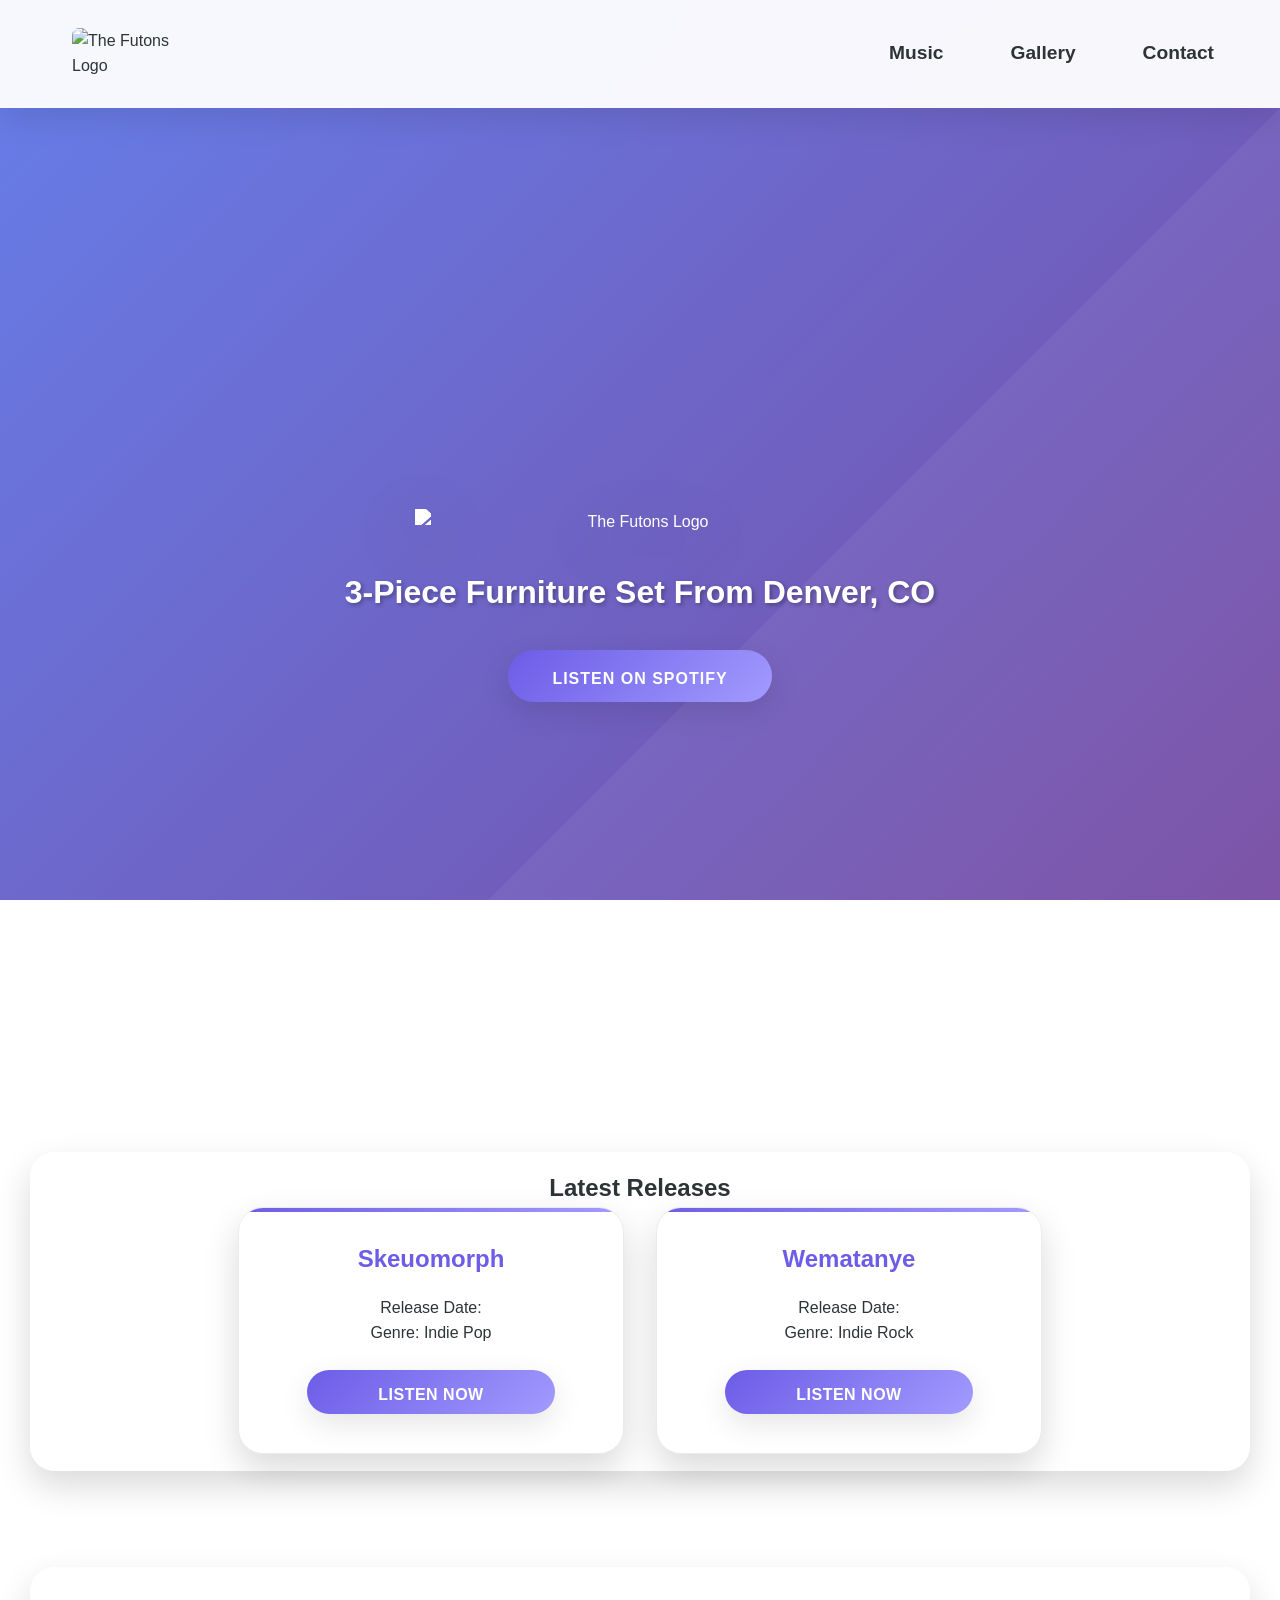
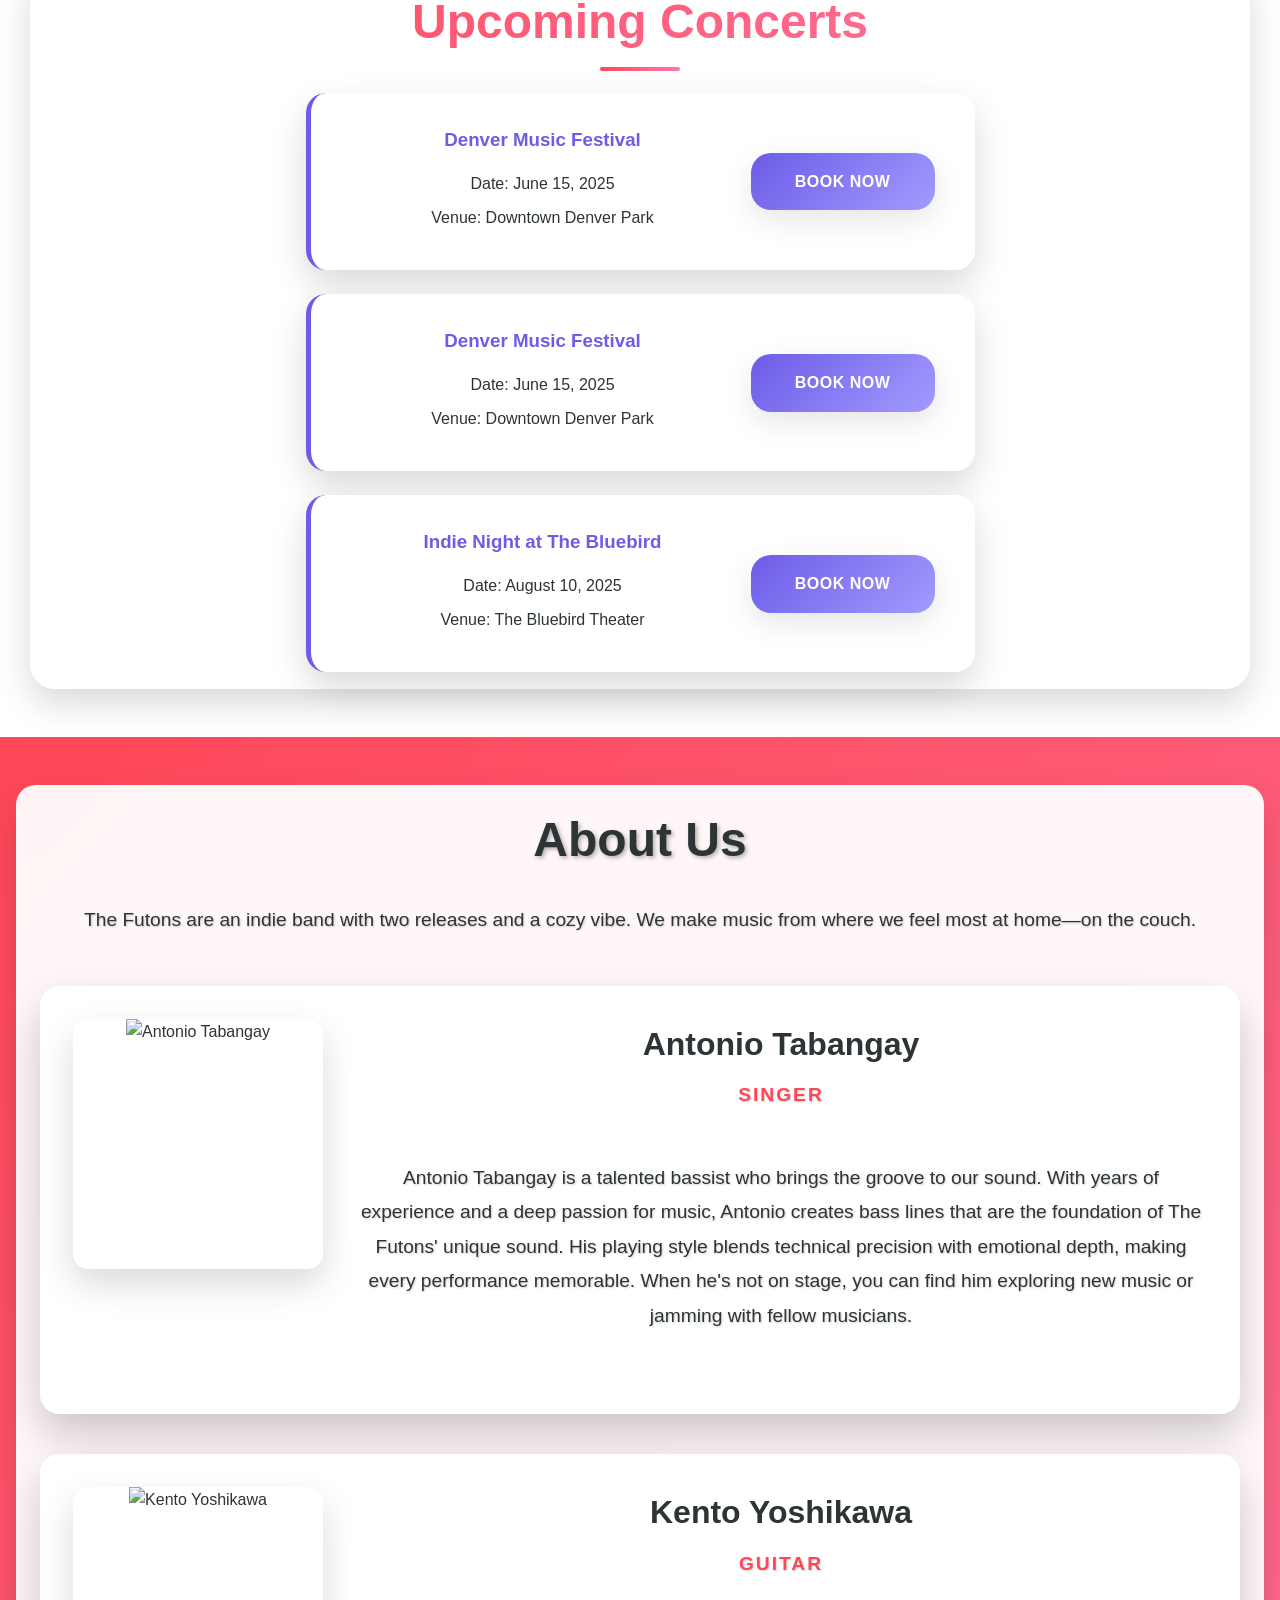
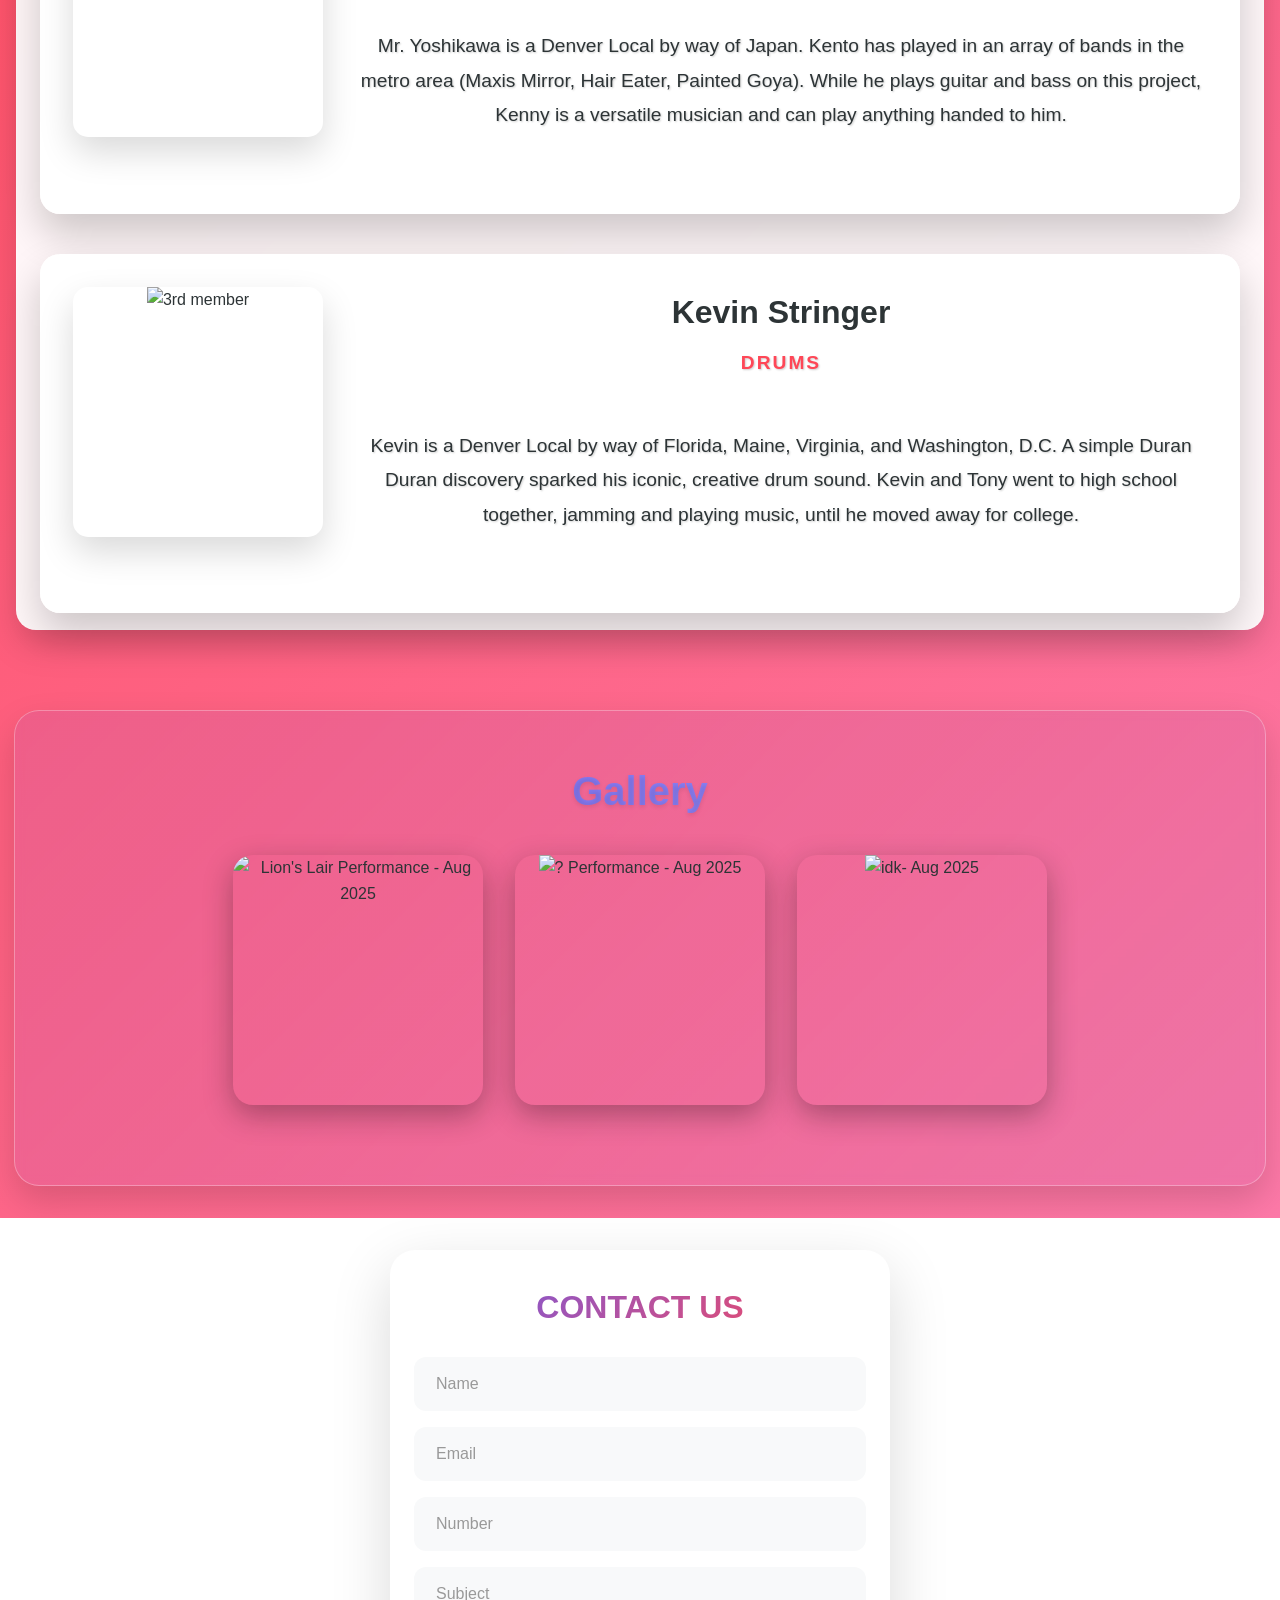
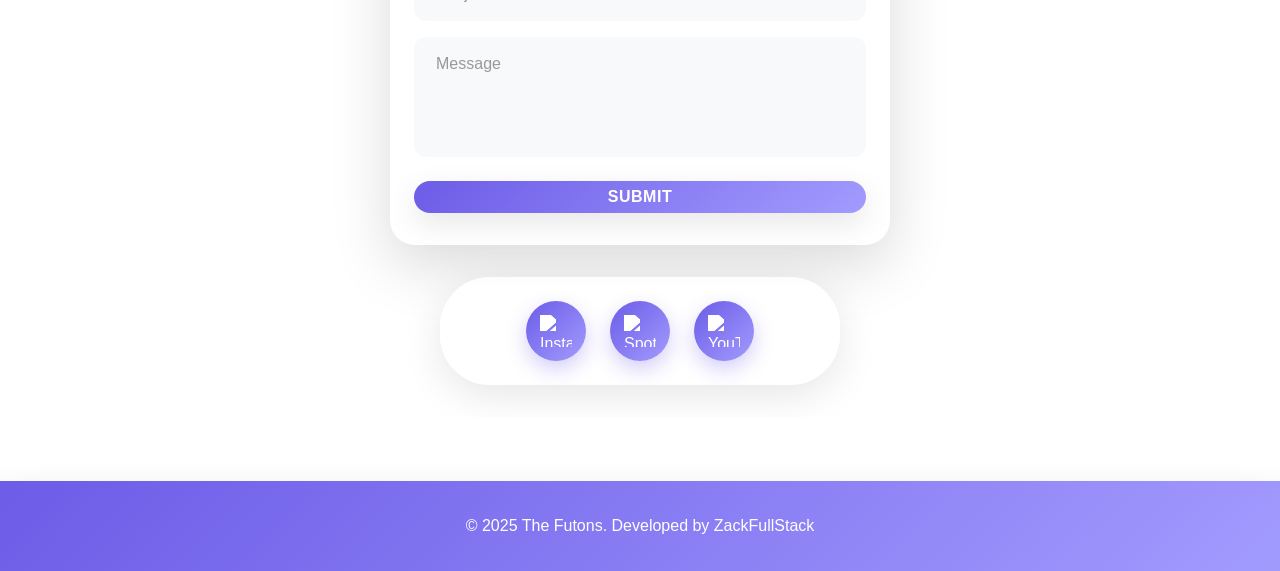
==== index.html @ 7436dc2a "added paragraphs and fixed style bugs" ====
<!DOCTYPE html>
<html lang="en">

<head>
  <meta charset="UTF-8" />
  <meta name="viewport" content="width=device-width, initial-scale=1.0" />
  <link rel="stylesheet" href="/styles/style.css" />
  <link rel="icon" type="image/png" href="/assets/icons/Futons_Logo-04.PNG" />
  <title>The Futons</title>
</head>

<body id="home">
  <header>
    <div class="logo">
      <img src="/assets/icons/Futons_Logo-04.PNG" alt="The Futons Logo" />
    </div>
    <nav>
      <ul>
        <li><a class="navBar" href="#music">Music</a></li>
        <li><a class="navBar" href="#gallery">Gallery</a></li>
        <li><a class="navBar" href="#contact-form">Contact</a></li>
      </ul>
    </nav>
    <div class="menu-trigger">
      <span></span>
      <span></span>
      <span></span>
    </div>
  </header>

  <div class="mobile-menu-overlay"></div>
  <div class="mobile-menu">
    <div class="menu-trigger">
      <span></span>
      <span></span>
      <span></span>
    </div>
    <ul>
      <li><a href="#music">Music</a></li>
      <li><a href="#gallery">Gallery</a></li>
      <li><a href="#contact-form">Contact</a></li>
    </ul>
  </div>

  <main>
    <section class="hero">
      <div class="hero-content">
        <img id="title-img" src="/assets/icons/Futons_Logo-04.PNG" loading="eager" alt="The Futons Logo" />
        <h2>3-Piece Furniture Set From Denver, CO</h2>
        <a href="https://open.spotify.com/artist/3AjiZYcWC5MOwgLzwx5hIP" class="btn" id="title-btn">Listen on
          Spotify</a>
      </div>
    </section>

    <section class="wrapper" id="music">
      <div class="section">
        <h2>Latest Releases</h2>
        <div class="music-list">
          <div class="music-item">
            <h3>Skeuomorph</h3>
            <p>Release Date:</p>
            <p>Genre: Indie Pop</p>
            <a href="https://open.spotify.com/track/3F4bilF6RN2IaSsQrNs4Vr" class="btn" id="btn-music">Listen Now</a>
          </div>
          <div class="music-item">
            <h3>Wematanye</h3>
            <p>Release Date:</p>
            <p>Genre: Indie Rock</p>
            <a href="https://open.spotify.com/track/2K5s4yXx7M2GszC2XZ0mDv" class="btn" id="btn-music">Listen Now</a>
          </div>
        </div>
      </div>

      <div class="section concerts">
        <h2>Upcoming Concerts</h2>
        <div class="concert-list">
          <div class="concert-item">
            <div>
              <h3>Denver Music Festival</h3>
              <p>Date: June 15, 2025</p>
              <p>Venue: Downtown Denver Park</p>
            </div>
            <a href="https://open.spotify.com/track/3F4bilF6RN2IaSsQrNs4Vr" class="btn" id="book-now">Book Now</a>
          </div>
          <div class="concert-item">
            <div>
              <h3>Denver Music Festival</h3>
              <p>Date: June 15, 2025</p>
              <p>Venue: Downtown Denver Park</p>
            </div>
            <a href="https://open.spotify.com/track/3F4bilF6RN2IaSsQrNs4Vr" class="btn" id="book-now">Book Now</a>
          </div>
          <div class="concert-item">
            <div>
              <h3>Indie Night at The Bluebird</h3>
              <p>Date: August 10, 2025</p>
              <p>Venue: The Bluebird Theater</p>
            </div>
            <a href="https://open.spotify.com/track/3F4bilF6RN2IaSsQrNs4Vr" class="btn" id="book-now">Book Now</a>
          </div>
        </div>
      </div>

      <form action="https://api.web3forms.com/submit" method="POST" class="section book-now-form"
        value="Attending Concert">
        <input type="hidden" name="access_key" value="e572cbd3-6837-4195-bc58-8b446a06c8cc" />
        <input type="text" name="name" placeholder="Your Name" required />
        <textarea name="message" placeholder="Your Message" required>
I'll Be Attending This Event</textarea>
        <button type="submit" class="btn">Send Message</button>
      </form>
    </section>

    <section class="wrapper" id="about">
      <div class="section" id="about-content">
        <h3>About Us</h3>
        <p>
          The Futons are an indie band with two releases and a cozy vibe. We
          make music from where we feel most at home—on the couch.
        </p>
        <div class="band-members">
          <div class="member-card">
            <div class="member-image">
              <img
                src="https://res.cloudinary.com/djnazqqgr/image/upload/f_auto,q_auto/v1765254124/futons/Concert2/Concert_2_Concert2_17-DSCF5299.jpg"
                alt="Antonio Tabangay" />
            </div>
            <div class="member-content">
              <h4>Antonio Tabangay</h4>
              <p class="member-role">Singer</p>
              <p class="member-bio">
                Antonio Tabangay is a talented bassist who brings the groove to our sound. With years of experience and
                a deep passion for music, Antonio creates bass lines that are the foundation of The Futons' unique
                sound. His playing style blends technical precision with emotional depth, making every performance
                memorable. When he's not on stage, you can find him exploring new music or jamming with fellow
                musicians.
              </p>
            </div>
          </div>

          <div class="member-card">
            <div class="member-image">
              <img
                src="https://res.cloudinary.com/djnazqqgr/image/upload/f_auto,q_auto/v1765254135/futons/Concert2/Concert_2_Concert2_22-DSCF5305.jpg"
                alt="Kento Yoshikawa" />
            </div>
            <div class="member-content">
              <h4>Kento Yoshikawa</h4>
              <p class="member-role">Guitar</p>
              <p class="member-bio">
                Mr. Yoshikawa is a Denver Local by way of Japan. Kento has played in an array of bands in the metro area (Maxis Mirror,
                Hair Eater, Painted Goya). While he plays guitar and bass on this project, Kenny is a versatile musician and can play
                anything handed to him.
              </p>
            </div>
          </div>

          <div class="member-card">
            <div class="member-image">
              <img
                src="https://res.cloudinary.com/djnazqqgr/image/upload/f_auto,q_auto/v1765254126/futons/Concert2/Concert_2_Concert2_18-DSCF5301.jpg"
                alt="3rd member" />
            </div>
            <div class="member-content">
              <h4>Kevin Stringer</h4>
              <p class="member-role">Drums</p>
              <p class="member-bio">
                Kevin is a Denver Local by way of Florida, Maine, Virginia, and Washington, D.C. A simple Duran Duran discovery sparked
                his iconic, creative drum sound. Kevin and Tony went to high school together, jamming and playing music, until he moved
                away for college.
              </p>
            </div>
          </div>
        </div>
      </div>
      <div class="section" id="gallery">
        <h3>Gallery</h3>

        <!-- Album Cover View (Compressed) -->
        <div class="albums-grid">
          <!-- Lion's Lair Album -->
          <div class="album-cover" data-album="lions-lair-2025">
            <div class="album-cover-image">
              <img
                src="https://res.cloudinary.com/djnazqqgr/image/upload/f_auto,q_auto/v1765258746/futons/LionsDen/IMG_1879.jpg"
                alt="Lion's Lair Performance - Aug 2025" />
              <div class="album-overlay">
                <div class="album-info">
                  <h4>Lion's Lair - Aug 2025</h4>
                  <p>20 Photos</p>
                  <button class="view-album-btn">View Album</button>
                </div>
              </div>
            </div>
          </div>
          <!-- More album covers can be added here -->
          <div class="album-cover" data-album="other-2025">
            <div class="album-cover-image">
              <img
                src="https://res.cloudinary.com/djnazqqgr/image/upload/f_auto,q_auto/v1765258746/futons/LionsDen/IMG_1879.jpg"
                alt="? Performance - Aug 2025" />
              <div class="album-overlay">
                <div class="album-info">
                  <h4>Other Performance - ? 2025</h4>
                  <p>? Photos</p>
                  <button class="view-album-btn">View Album</button>
                </div>
              </div>
            </div>
          </div>
          <div class="album-cover" data-album="idk-2025">
            <div class="album-cover-image">
              <img
                src="https://res.cloudinary.com/djnazqqgr/image/upload/f_auto,q_auto/v1765254112/futons/Concert2/Concert_2_Concert2_37-DSCF5437.jpg"
                alt="idk- Aug 2025" />
              <div class="album-overlay">
                <div class="album-info">
                  <h4>idk - idk 2025</h4>
                  <p>40 Photos</p>
                  <button class="view-album-btn">View Album</button>
                </div>
              </div>
            </div>
          </div>
        </div>

        <!-- Album Detail Views -->
        <!-- Lion's Lair Album Detail -->
        <div class="album-detail" id="album-detail-lions-lair-2025" style="display: none">
          <div class="album-detail-header">
            <button class="back-to-albums" onclick="backToAlbums()">
              ← Back to Albums
            </button>
            <h4>Lion's Lair Performance - August 14, 2025</h4>
            <p>
              Our epic performance at Lion's Lair! Amazing crowd and energy.
            </p>
          </div>

          <!-- Thumbnail Grid -->
          <div class="thumbnail-grid">
            <img
              src="https://res.cloudinary.com/djnazqqgr/image/upload/f_auto,q_auto/v1765258746/futons/LionsDen/IMG_1879.jpg"
              alt="Lion's Lair 08-14-2025 - Performance" onclick="openLightbox(this, 'lions-lair-2025')" />
            <img
              src="https://res.cloudinary.com/djnazqqgr/image/upload/f_auto,q_auto/v1765258747/futons/LionsDen/IMG_1881.jpg"
              alt="Lion's Lair 08-14-2025 - Stage Setup" onclick="openLightbox(this, 'lions-lair-2025')" />
            <img
              src="https://res.cloudinary.com/djnazqqgr/image/upload/f_auto,q_auto/v1765258751/futons/LionsDen/IMG_1896.jpg"
              alt="Lion's Lair 08-14-2025 - Crowd Energy" onclick="openLightbox(this, 'lions-lair-2025')" />
            <img
              src="https://res.cloudinary.com/djnazqqgr/image/upload/f_auto,q_auto/v1765258751/futons/LionsDen/IMG_1897.jpg"
              alt="Lion's Lair 08-14-2025 - Guitar Solo" onclick="openLightbox(this, 'lions-lair-2025')" />
            <img
              src="https://res.cloudinary.com/djnazqqgr/image/upload/f_auto,q_auto/v1765258752/futons/LionsDen/IMG_1898.jpg"
              alt="Lion's Lair 08-14-2025 - Band Unity" onclick="openLightbox(this, 'lions-lair-2025')" />
            <img
              src="https://res.cloudinary.com/djnazqqgr/image/upload/f_auto,q_auto/v1765258753/futons/LionsDen/IMG_1899.jpg"
              alt="Lion's Lair 08-14-2025 - Live Action" onclick="openLightbox(this, 'lions-lair-2025')" />
            <img
              src="https://res.cloudinary.com/djnazqqgr/image/upload/f_auto,q_auto/v1765258754/futons/LionsDen/IMG_1901.jpg"
              alt="Lion's Lair 08-14-2025 - Audience" onclick="openLightbox(this, 'lions-lair-2025')" />
            <img
              src="https://res.cloudinary.com/djnazqqgr/image/upload/f_auto,q_auto/v1765258756/futons/LionsDen/IMG_1904.jpg"
              alt="Lion's Lair 08-14-2025 - Bass Drop" onclick="openLightbox(this, 'lions-lair-2025')" />
            <img
              src="https://res.cloudinary.com/djnazqqgr/image/upload/f_auto,q_auto/v1765258757/futons/LionsDen/IMG_1911.jpg"
              alt="Lion's Lair 08-14-2025 - Spotlight" onclick="openLightbox(this, 'lions-lair-2025')" />
            <img
              src="https://res.cloudinary.com/djnazqqgr/image/upload/f_auto,q_auto/v1765258758/futons/LionsDen/IMG_1912.jpg"
              alt="Lion's Lair 08-14-2025 - Drums" onclick="openLightbox(this, 'lions-lair-2025')" />
            <img
              src="https://res.cloudinary.com/djnazqqgr/image/upload/f_auto,q_auto/v1765258758/futons/LionsDen/IMG_1914.jpg"
              alt="Lion's Lair 08-14-2025 - Vocals" onclick="openLightbox(this, 'lions-lair-2025')" />
            <img
              src="https://res.cloudinary.com/djnazqqgr/image/upload/f_auto,q_auto/v1765258759/futons/LionsDen/IMG_1916.jpg"
              alt="Lion's Lair 08-14-2025 - Finale" onclick="openLightbox(this, 'lions-lair-2025')" />
            <img
              src="https://res.cloudinary.com/djnazqqgr/image/upload/f_auto,q_auto/v1765258760/futons/LionsDen/IMG_1917.jpg"
              alt="Lion's Lair 08-14-2025 - Thank You" onclick="openLightbox(this, 'lions-lair-2025')" />
            <img
              src="https://res.cloudinary.com/djnazqqgr/image/upload/f_auto,q_auto/v1765258761/futons/LionsDen/IMG_1928.jpg"
              alt="Lion's Lair 08-14-2025 - Backstage" onclick="openLightbox(this, 'lions-lair-2025')" />
            <img
              src="https://res.cloudinary.com/djnazqqgr/image/upload/f_auto,q_auto/v1765258762/futons/LionsDen/IMG_1933.jpg"
              alt="Lion's Lair 08-14-2025 - Setup" onclick="openLightbox(this, 'lions-lair-2025')" />
            <img
              src="https://res.cloudinary.com/djnazqqgr/image/upload/f_auto,q_auto/v1765258763/futons/LionsDen/IMG_1939.jpg"
              alt="Lion's Lair 08-14-2025 - Sound Check" onclick="openLightbox(this, 'lions-lair-2025')" />
            <img
              src="https://res.cloudinary.com/djnazqqgr/image/upload/f_auto,q_auto/v1765258765/futons/LionsDen/IMG_1941.jpg"
              alt="Lion's Lair 08-14-2025 - Pre-Show" onclick="openLightbox(this, 'lions-lair-2025')" />
            <img
              src="https://res.cloudinary.com/djnazqqgr/image/upload/f_auto,q_auto/v1765258765/futons/LionsDen/IMG_1943.jpg"
              alt="Lion's Lair 08-14-2025 - Equipment" onclick="openLightbox(this, 'lions-lair-2025')" />
            <img
              src="https://res.cloudinary.com/djnazqqgr/image/upload/f_auto,q_auto/v1765258766/futons/LionsDen/IMG_1951.jpg"
              alt="Lion's Lair 08-14-2025 - Venue" onclick="openLightbox(this, 'lions-lair-2025')" />
            <img
              src="https://res.cloudinary.com/djnazqqgr/image/upload/f_auto,q_auto/v1765258767/futons/LionsDen/IMG_1956.jpg"
              alt="Lion's Lair 08-14-2025 - Memories" onclick="openLightbox(this, 'lions-lair-2025')" />
          </div>
        </div>

        <!-- New Album Detail -->
        <div class="album-detail" id="album-detail-other-2025" style="display: none">
          <div class="album-detail-header">
            <button class="back-to-albums" onclick="backToAlbums()">
              ← Back to Albums
            </button>
            <h4>Other Performance - 2025</h4>
            <p>Another great performance! Add your new photos here.</p>
          </div>

          <!-- Thumbnail Grid for New Album -->
          <div class="thumbnail-grid">
            <!-- Add your new photos here - replace these placeholder images with actual new photos -->
            onclick="openLightbox(this, 'other-2025')" />
            onclick="openLightbox(this, 'other-2025')" />
            onclick="openLightbox(this, 'other-2025')" />
            onclick="openLightbox(this, 'other-2025')" />
            onclick="openLightbox(this, 'other-2025')" />
            onclick="openLightbox(this, 'other-2025')" />
            <!-- Add more images as needed -->
          </div>
        </div>
        <div class="album-detail" id="album-detail-idk-2025" style="display: none">
          <div class="album-detail-header">
            <button class="back-to-albums" onclick="backToAlbums()">
              ← Back to Albums
            </button>
            <h4>IDK Performance - 2025</h4>
            <p>Another amazing performance with 40+ photos from our Concert2 collection!</p>
          </div>

          <!-- Thumbnail Grid for IDK Album -->
          <div class="thumbnail-grid">
            <!-- Concert2 photos -->
            <img
              src="https://res.cloudinary.com/djnazqqgr/image/upload/f_auto,q_auto/v1765254110/futons/Concert2/Concert_2_Concert2_1-DSCF5279.jpg"
              alt="IDK Performance 2025 - Photo 1" onclick="openLightbox(this, 'idk-2025')" />
            <img
              src="https://res.cloudinary.com/djnazqqgr/image/upload/f_auto,q_auto/v1765254111/futons/Concert2/Concert_2_Concert2_10-DSCF5290.jpg"
              alt="IDK Performance 2025 - Photo 2" onclick="openLightbox(this, 'idk-2025')" />
            <img
              src="https://res.cloudinary.com/djnazqqgr/image/upload/f_auto,q_auto/v1765254113/futons/Concert2/Concert_2_Concert2_11-DSCF5291.jpg"
              alt="IDK Performance 2025 - Photo 3" onclick="openLightbox(this, 'idk-2025')" />
            <img
              src="https://res.cloudinary.com/djnazqqgr/image/upload/f_auto,q_auto/v1765254115/futons/Concert2/Concert_2_Concert2_12-DSCF5292.jpg"
              alt="IDK Performance 2025 - Photo 4" onclick="openLightbox(this, 'idk-2025')" />
            <img
              src="https://res.cloudinary.com/djnazqqgr/image/upload/f_auto,q_auto/v1765254117/futons/Concert2/Concert_2_Concert2_13-DSCF5294.jpg"
              alt="IDK Performance 2025 - Photo 5" onclick="openLightbox(this, 'idk-2025')" />
            <img
              src="https://res.cloudinary.com/djnazqqgr/image/upload/f_auto,q_auto/v1765254119/futons/Concert2/Concert_2_Concert2_14-DSCF5295.jpg"
              alt="IDK Performance 2025 - Photo 6" onclick="openLightbox(this, 'idk-2025')" />
            <img
              src="https://res.cloudinary.com/djnazqqgr/image/upload/f_auto,q_auto/v1765254120/futons/Concert2/Concert_2_Concert2_15-DSCF5296.jpg"
              alt="IDK Performance 2025 - Photo 7" onclick="openLightbox(this, 'idk-2025')" />
            <img
              src="https://res.cloudinary.com/djnazqqgr/image/upload/f_auto,q_auto/v1765254122/futons/Concert2/Concert_2_Concert2_16-DSCF5297.jpg"
              alt="IDK Performance 2025 - Photo 8" onclick="openLightbox(this, 'idk-2025')" />
            <img
              src="https://res.cloudinary.com/djnazqqgr/image/upload/f_auto,q_auto/v1765254124/futons/Concert2/Concert_2_Concert2_17-DSCF5299.jpg"
              alt="IDK Performance 2025 - Photo 9" onclick="openLightbox(this, 'idk-2025')" />
            <img
              src="https://res.cloudinary.com/djnazqqgr/image/upload/f_auto,q_auto/v1765254126/futons/Concert2/Concert_2_Concert2_18-DSCF5301.jpg"
              alt="IDK Performance 2025 - Photo 10" onclick="openLightbox(this, 'idk-2025')" />
            <img
              src="https://res.cloudinary.com/djnazqqgr/image/upload/f_auto,q_auto/v1765254128/futons/Concert2/Concert_2_Concert2_19-DSCF5302.jpg"
              alt="IDK Performance 2025 - Photo 11" onclick="openLightbox(this, 'idk-2025')" />
            <img
              src="https://res.cloudinary.com/djnazqqgr/image/upload/f_auto,q_auto/v1765254131/futons/Concert2/Concert_2_Concert2_20-DSCF5303.jpg"
              alt="IDK Performance 2025 - Photo 12" onclick="openLightbox(this, 'idk-2025')" />
            <img
              src="https://res.cloudinary.com/djnazqqgr/image/upload/f_auto,q_auto/v1765254129/futons/Concert2/Concert_2_Concert2_2-DSCF5281.jpg"
              alt="IDK Performance 2025 - Photo 13" onclick="openLightbox(this, 'idk-2025')" />
            <img
              src="https://res.cloudinary.com/djnazqqgr/image/upload/f_auto,q_auto/v1765254133/futons/Concert2/Concert_2_Concert2_21-DSCF5304.jpg"
              alt="IDK Performance 2025 - Photo 14" onclick="openLightbox(this, 'idk-2025')" />
            <img
              src="https://res.cloudinary.com/djnazqqgr/image/upload/f_auto,q_auto/v1765254135/futons/Concert2/Concert_2_Concert2_22-DSCF5305.jpg"
              alt="IDK Performance 2025 - Photo 15" onclick="openLightbox(this, 'idk-2025')" />
            <img
              src="https://res.cloudinary.com/djnazqqgr/image/upload/f_auto,q_auto/v1765254136/futons/Concert2/Concert_2_Concert2_23-DSCF5307.jpg"
              alt="IDK Performance 2025 - Photo 16" onclick="openLightbox(this, 'idk-2025')" />
            <img
              src="https://res.cloudinary.com/djnazqqgr/image/upload/f_auto,q_auto/v1765254138/futons/Concert2/Concert_2_Concert2_24-DSCF5308.jpg"
              alt="IDK Performance 2025 - Photo 17" onclick="openLightbox(this, 'idk-2025')" />
            <img
              src="https://res.cloudinary.com/djnazqqgr/image/upload/f_auto,q_auto/v1765254139/futons/Concert2/Concert_2_Concert2_25-DSCF5309.jpg"
              alt="IDK Performance 2025 - Photo 18" onclick="openLightbox(this, 'idk-2025')" />
            <img
              src="https://res.cloudinary.com/djnazqqgr/image/upload/f_auto,q_auto/v1765254141/futons/Concert2/Concert_2_Concert2_26-DSCF5310.jpg"
              alt="IDK Performance 2025 - Photo 19" onclick="openLightbox(this, 'idk-2025')" />
            <img
              src="https://res.cloudinary.com/djnazqqgr/image/upload/f_auto,q_auto/v1765254143/futons/Concert2/Concert_2_Concert2_27-DSCF5311.jpg"
              alt="IDK Performance 2025 - Photo 20" onclick="openLightbox(this, 'idk-2025')" />
            <img
              src="https://res.cloudinary.com/djnazqqgr/image/upload/f_auto,q_auto/v1765254144/futons/Concert2/Concert_2_Concert2_28-DSCF5320.jpg"
              alt="IDK Performance 2025 - Photo 21" onclick="openLightbox(this, 'idk-2025')" />
            <img
              src="https://res.cloudinary.com/djnazqqgr/image/upload/f_auto,q_auto/v1765254146/futons/Concert2/Concert_2_Concert2_29-DSCF5344.jpg"
              alt="IDK Performance 2025 - Photo 22" onclick="openLightbox(this, 'idk-2025')" />
            <img
              src="https://res.cloudinary.com/djnazqqgr/image/upload/f_auto,q_auto/v1765254148/futons/Concert2/Concert_2_Concert2_3-DSCF5282.jpg"
              alt="IDK Performance 2025 - Photo 23" onclick="openLightbox(this, 'idk-2025')" />
            <img
              src="https://res.cloudinary.com/djnazqqgr/image/upload/f_auto,q_auto/v1765254149/futons/Concert2/Concert_2_Concert2_30-DSCF5366.jpg"
              alt="IDK Performance 2025 - Photo 24" onclick="openLightbox(this, 'idk-2025')" />
            <img
              src="https://res.cloudinary.com/djnazqqgr/image/upload/f_auto,q_auto/v1765254153/futons/Concert2/Concert_2_Concert2_31-DSCF5371.jpg"
              alt="IDK Performance 2025 - Photo 25" onclick="openLightbox(this, 'idk-2025')" />
            <!-- Add more images as needed -->
          </div>
        </div>
      </div>

      <!-- Lightbox Modal -->
      <div id="lightbox" class="lightbox" onclick="closeLightbox()">
        <span class="lightbox-close" onclick="closeLightbox()">&times;</span>
        <img class="lightbox-content" id="lightbox-img" />
        <div class="lightbox-caption" id="lightbox-caption"></div>
        <button class="lightbox-nav prev" onclick="event.stopPropagation(); prevImage()">
          &#10094;
        </button>
        <button class="lightbox-nav next" onclick="event.stopPropagation(); nextImage()">
          &#10095;
        </button>
      </div>
    </section>

    <section class="wrapper" id="bottom">
      <div class="contact">
        <form action="https://api.web3forms.com/submit" method="POST" class="contact-form" id="contact-form"
          value="Contact Form From The Futons">
          <input type="hidden" name="access_key" value="e572cbd3-6837-4195-bc58-8b446a06c8cc" />
          <h1 id="title">CONTACT US</h1>
          <input id="name" type="text" name="name" placeholder="Name" />
          <input id="email" type="email" name="email" placeholder="Email" />
          <input type="tel" id="phone" name="phone" placeholder="Number" />
          <input id="subject" type="text" name="subject" placeholder="Subject" />
          <textarea id="message" name="message" placeholder="Message"></textarea>
          <button id="submit" class="btn" id="login-btn">Submit</button>
        </form>
      </div>

      <div class="links">
        <a id="insta" href="https://www.instagram.com/futon.s/"><img src="/assets/icons/insta2.png"
            alt="Instagram" /></a>
        <a id="spotify" href="https://open.spotify.com/artist/3AjiZYcWC5MOwgLzwx5hIP"><img
            src="/assets/icons/spotify.png" alt="Spotify" /></a>
        <a id="youtube" href="https://www.youtube.com/@futonsband"><img src="/assets/icons/youtube.png"
            alt="YouTube" /></a>
      </div>
    </section>
  </main>
  <footer>
    <p>© 2025 The Futons. Developed by ZackFullStack</p>
  </footer>

  <script>
    // Album and lightbox functionality
    let currentImageIndex = 0;
    let galleryImages = [];
    let currentAlbum = "";

    // Initialize gallery when page loads
    document.addEventListener("DOMContentLoaded", function () {
      updateGalleryImages();
      initializeAlbumCovers();
    });

    function updateGalleryImages() {
      // Get all visible images from the current active album detail view
      const activeAlbumDetail = document.querySelector(
        '.album-detail[style*="block"]'
      );
      if (activeAlbumDetail) {
        galleryImages = Array.from(
          activeAlbumDetail.querySelectorAll(".thumbnail-grid img")
        );
      }
    }

    function initializeAlbumCovers() {
      // Add click event listeners to album covers
      document.querySelectorAll(".album-cover").forEach((cover) => {
        cover.addEventListener("click", function () {
          const albumId = this.getAttribute("data-album");
          viewAlbum(albumId);
        });
      });

      // Add click event listeners to "View Album" buttons
      document.querySelectorAll(".view-album-btn").forEach((btn) => {
        btn.addEventListener("click", function (e) {
          e.stopPropagation();
          const albumId =
            this.closest(".album-cover").getAttribute("data-album");
          viewAlbum(albumId);
        });
      });
    }

    // Open lightbox with clicked image
    function openLightbox(img, albumId) {
      // Set current album context
      currentAlbum = albumId;
      updateGalleryImages();

      const lightbox = document.getElementById("lightbox");
      const lightboxImg = document.getElementById("lightbox-img");
      const lightboxCaption = document.getElementById("lightbox-caption");

      // Find the index of clicked image
      currentImageIndex = galleryImages.indexOf(img);

      // Set the image and caption
      lightboxImg.src = img.src;
      lightboxCaption.textContent = img.alt;

      // Show the lightbox
      lightbox.style.display = "block";
      document.body.style.overflow = "hidden"; // Prevent background scrolling
    }

    // Close lightbox
    function closeLightbox() {
      const lightbox = document.getElementById("lightbox");
      lightbox.style.display = "none";
      document.body.style.overflow = "auto"; // Restore scrolling
    }

    // Navigate to next image
    function nextImage() {
      currentImageIndex = (currentImageIndex + 1) % galleryImages.length;
      updateLightboxImage();
    }

    // Navigate to previous image
    function prevImage() {
      currentImageIndex =
        (currentImageIndex - 1 + galleryImages.length) % galleryImages.length;
      updateLightboxImage();
    }

    // Update lightbox image
    function updateLightboxImage() {
      const lightboxImg = document.getElementById("lightbox-img");
      const lightboxCaption = document.getElementById("lightbox-caption");
      const currentImg = galleryImages[currentImageIndex];

      lightboxImg.src = currentImg.src;
      lightboxCaption.textContent = currentImg.alt;
    }

    // Album Cover functionality
    function viewAlbum(albumId) {
      // Hide album covers grid
      document.querySelector(".albums-grid").style.display = "none";

      // Show album detail view
      document.getElementById(`album-detail-${albumId}`).style.display =
        "block";

      // Update gallery images for lightbox
      updateGalleryImages();
    }

    function backToAlbums() {
      // Hide all album detail views
      document.querySelectorAll(".album-detail").forEach((detail) => {
        detail.style.display = "none";
      });

      // Show album covers grid
      document.querySelector(".albums-grid").style.display = "flex";
    }

    // Keyboard navigation
    document.addEventListener("keydown", function (e) {
      const lightbox = document.getElementById("lightbox");
      if (lightbox.style.display === "block") {
        switch (e.key) {
          case "Escape":
            closeLightbox();
            break;
          case "ArrowRight":
            nextImage();
            break;
          case "ArrowLeft":
            prevImage();
            break;
        }
      }
    });

    // Contact form functionality
    document
      .getElementById("contact-form")
      .addEventListener("submit", function (e) {
        setTimeout(() => {
          this.reset();
        }, 1);
      });

    // Book Now form functionality
    const bookNowButtons = document.querySelectorAll("#book-now");
    const bookNowForm = document.querySelector(".book-now-form");
    const messageTextarea = bookNowForm
      ? bookNowForm.querySelector("textarea[name='message']")
      : null;

    bookNowButtons.forEach((button) => {
      button.addEventListener("click", function (e) {
        e.preventDefault();
        const concertItem = this.closest(".concert-item");
        const concertName = concertItem.querySelector("h3").textContent;
        const concertDate = concertItem.querySelector("p").textContent;
        const concertVenue = concertItem.querySelectorAll("p")[1].textContent;

        if (messageTextarea) {
          messageTextarea.value = `I'll be attending ${concertName} on ${concertDate} at ${concertVenue}. Please send me more details!`;
        }

        if (bookNowForm) {
          bookNowForm.style.display = "flex";
          setTimeout(() => {
            bookNowForm.classList.add("show");
            bookNowForm.scrollIntoView({
              behavior: "smooth",
              block: "center",
            });
          }, 10);
        }
      });
    });

    if (bookNowForm) {
      bookNowForm.addEventListener("submit", function (e) {
        setTimeout(() => {
          this.reset();
          this.classList.remove("show");
          setTimeout(() => {
            this.style.display = "none";
          }, 500);
        }, 1);
      });
    }

    // Mobile menu functionality
    const menuTrigger = document.querySelector("header .menu-trigger");
    const mobileMenuTrigger = document.querySelector(
      ".mobile-menu .menu-trigger"
    );
    const mobileMenu = document.querySelector(".mobile-menu");
    const mobileMenuOverlay = document.querySelector(".mobile-menu-overlay");
    const mobileMenuLinks = document.querySelectorAll(".mobile-menu a");

    function openMobileMenu() {
      mobileMenu.classList.add("active");
      mobileMenuOverlay.classList.add("active");
      document.body.classList.add("menu-open");
      setTimeout(() => {
        if (menuTrigger) menuTrigger.classList.add("active");
        if (mobileMenuTrigger) mobileMenuTrigger.classList.add("active");
      }, 500);
    }

    function closeMobileMenu() {
      if (menuTrigger) menuTrigger.classList.remove("active");
      if (mobileMenuTrigger) mobileMenuTrigger.classList.remove("active");
      mobileMenu.classList.remove("active");
      mobileMenuOverlay.classList.remove("active");
      document.body.classList.remove("menu-open");
    }

    if (menuTrigger) {
      menuTrigger.addEventListener("click", openMobileMenu);
    }

    if (mobileMenuTrigger) {
      mobileMenuTrigger.addEventListener("click", closeMobileMenu);
    }

    if (mobileMenuOverlay) {
      mobileMenuOverlay.addEventListener("click", closeMobileMenu);
    }

    mobileMenuLinks.forEach((link) => {
      link.addEventListener("click", (e) => {
        closeMobileMenu();
        e.preventDefault();
        const target = document.querySelector(link.getAttribute("href"));
        if (target) {
          setTimeout(() => {
            target.scrollIntoView({ behavior: "smooth", block: "start" });
          }, 300);
        }
      });
    });

    // Smooth scroll for navigation links
    document.querySelectorAll('a[href^="#"]').forEach((anchor) => {
      anchor.addEventListener("click", function (e) {
        if (!this.closest(".mobile-menu")) {
          e.preventDefault();
          const target = document.querySelector(this.getAttribute("href"));
          if (target) {
            target.scrollIntoView({ behavior: "smooth", block: "start" });
          }
        }
      });
    });
  </script>
</body>

</html>
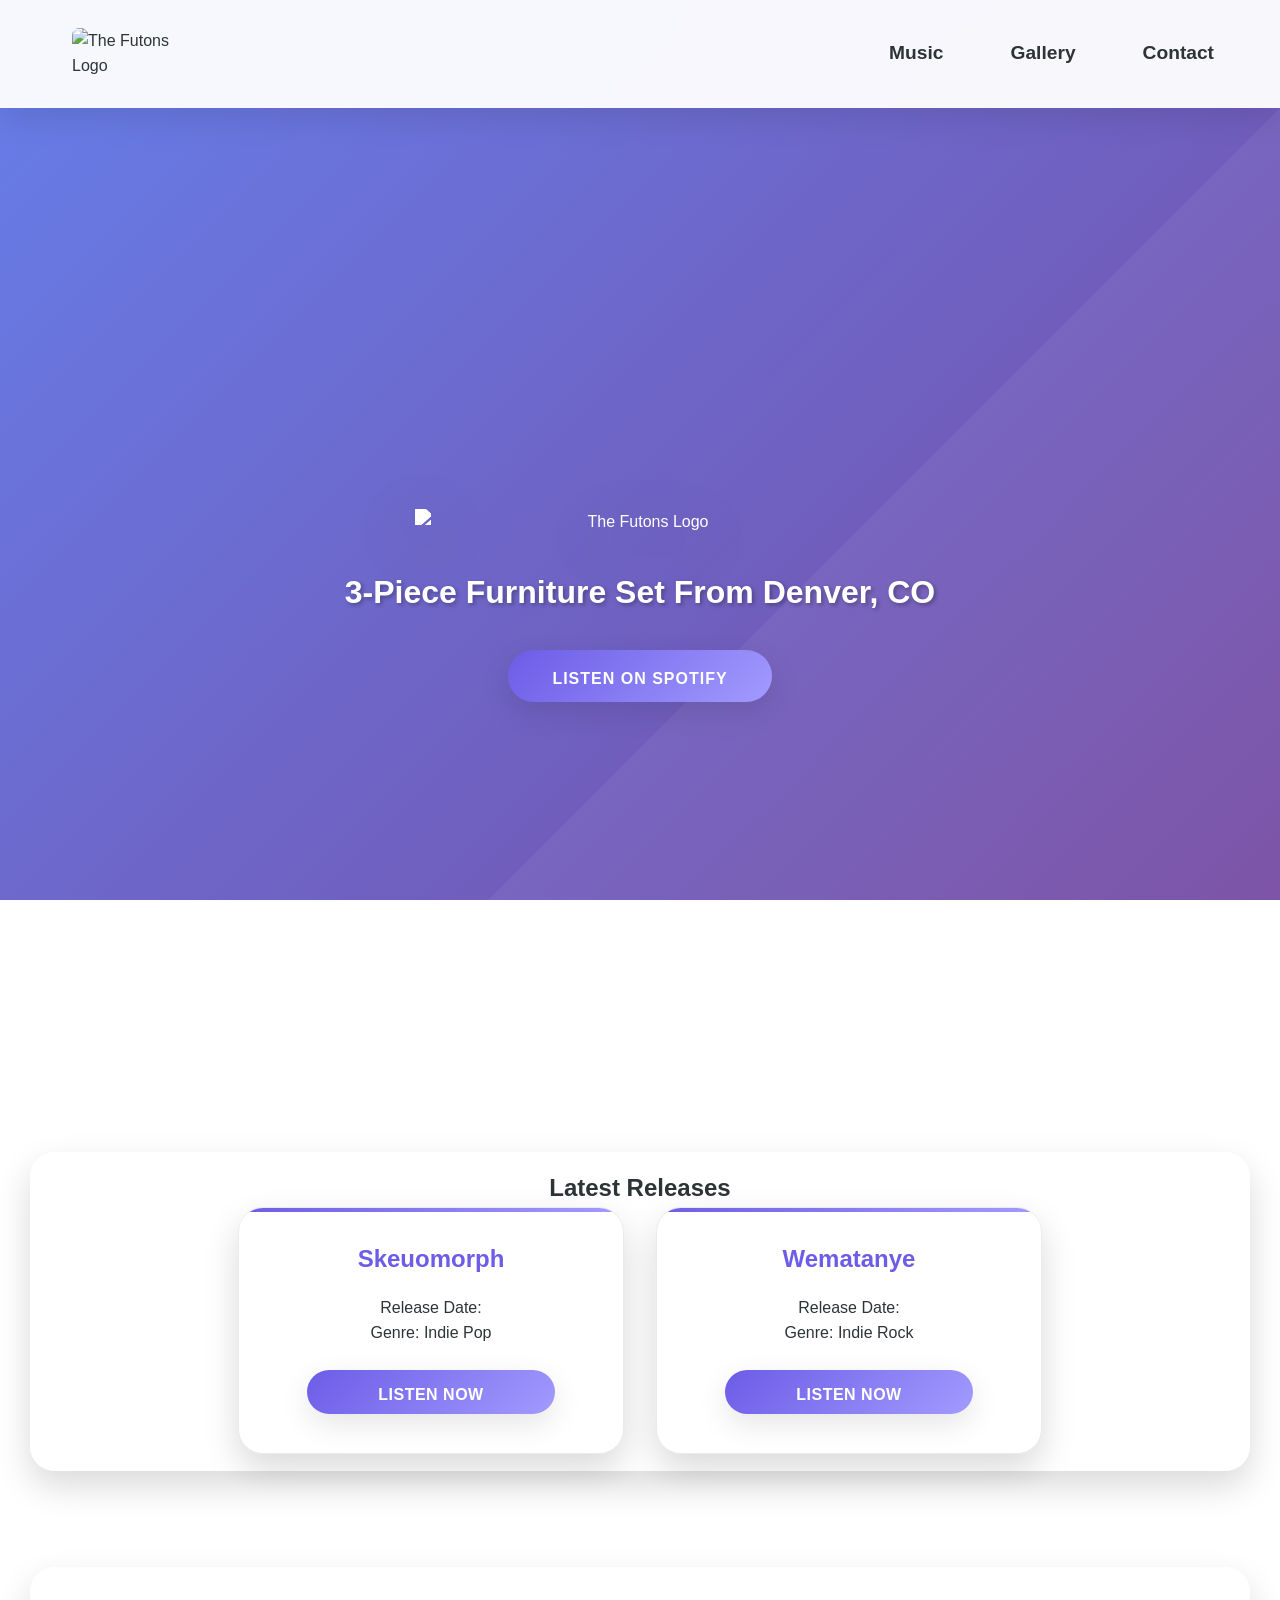
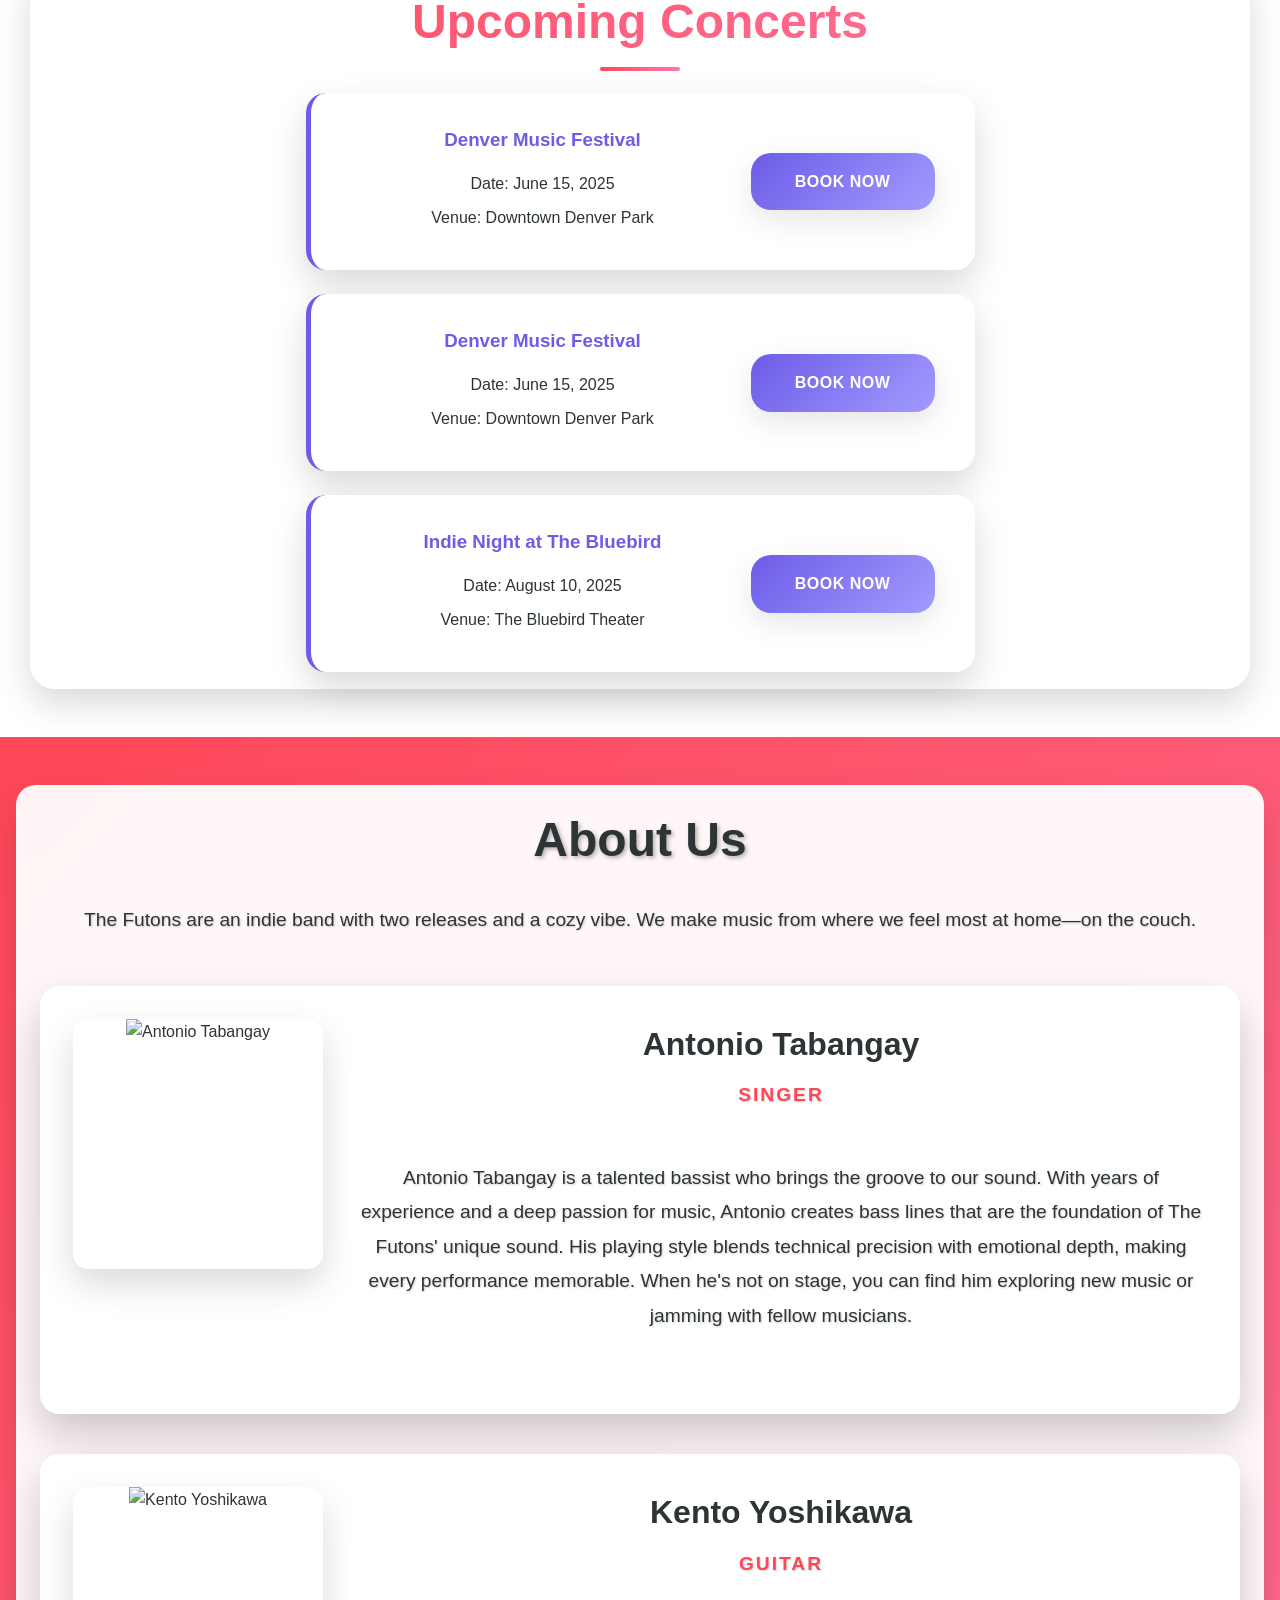
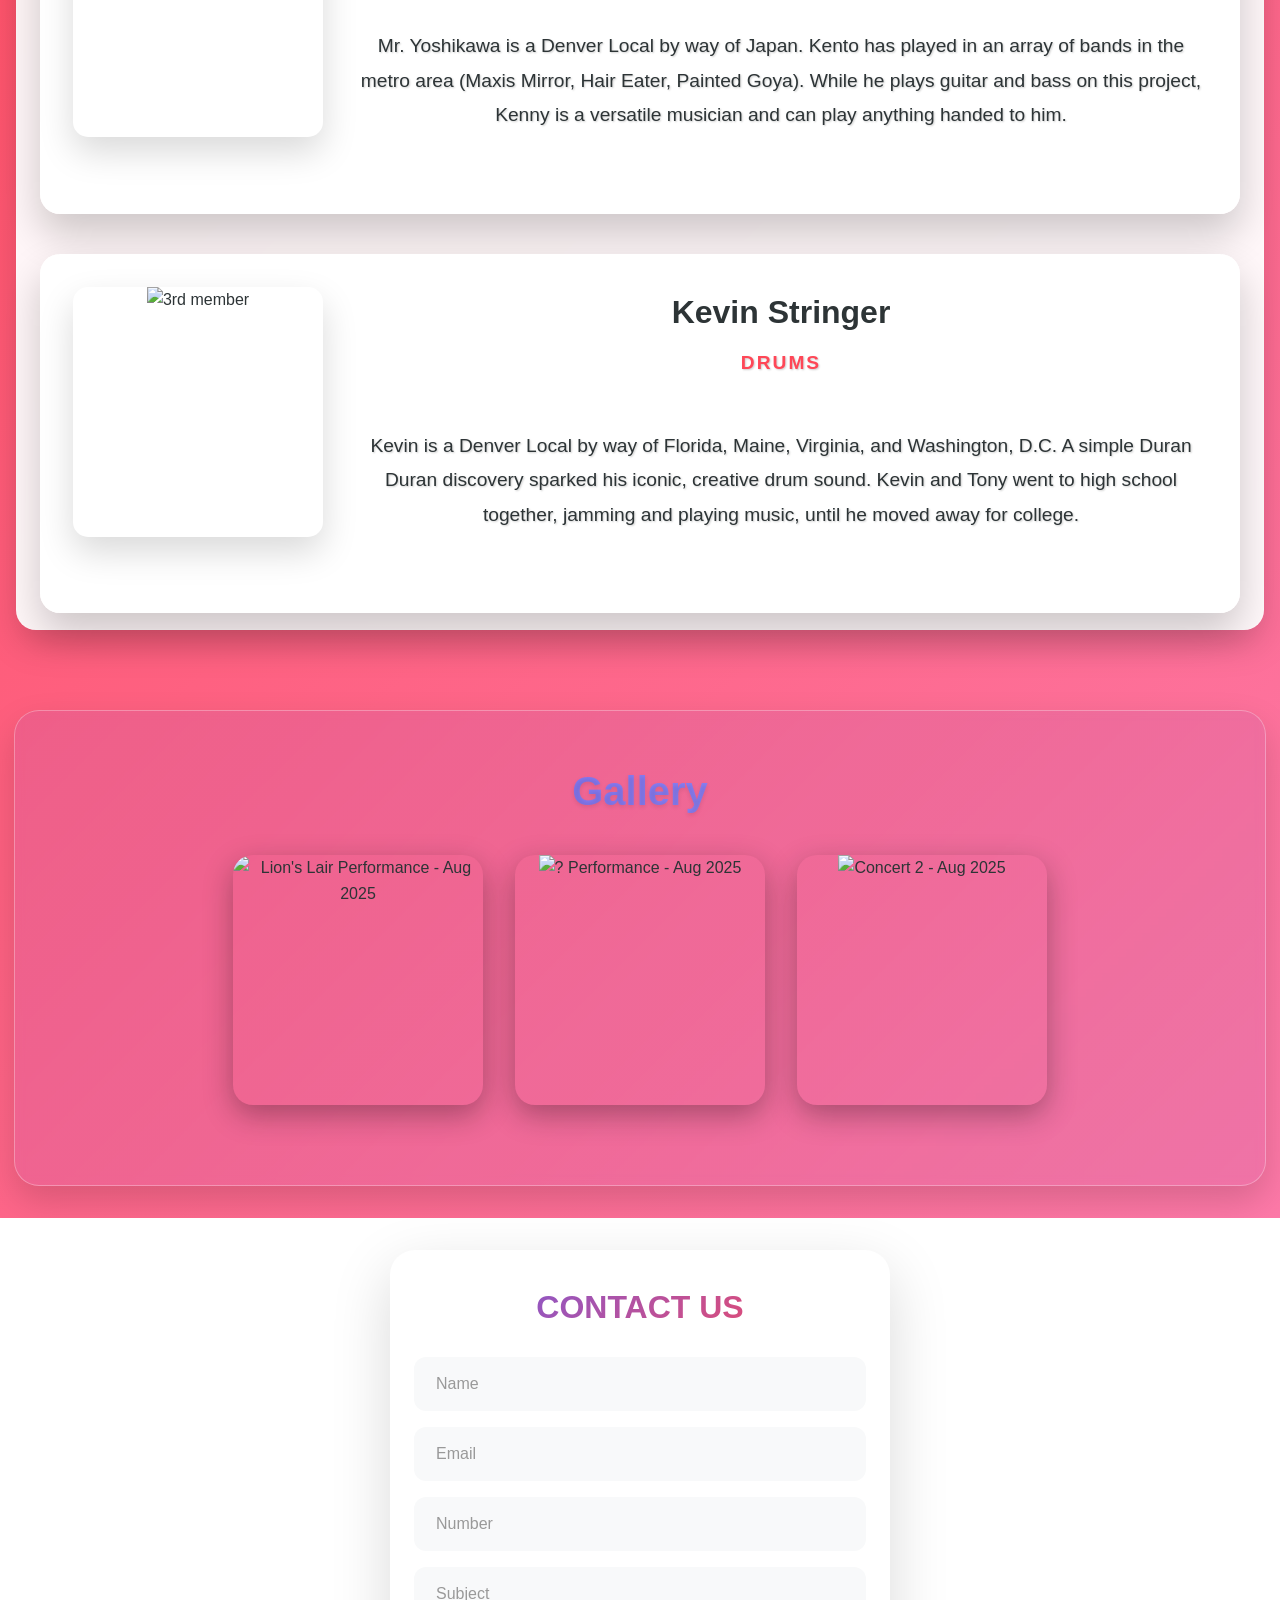
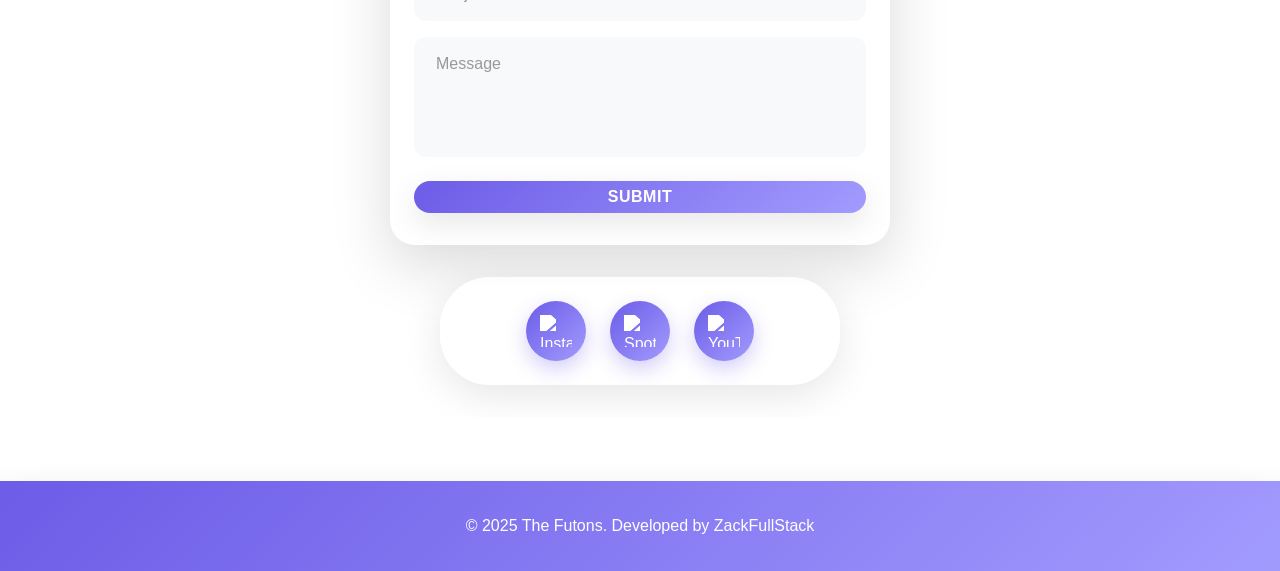
==== commit de33eb41: "style bugs fix" ====
--- a/index.html
+++ b/index.html
@@ -148,8 +148,10 @@
               <h4>Kento Yoshikawa</h4>
               <p class="member-role">Guitar</p>
               <p class="member-bio">
-                Mr. Yoshikawa is a Denver Local by way of Japan. Kento has played in an array of bands in the metro area (Maxis Mirror,
-                Hair Eater, Painted Goya). While he plays guitar and bass on this project, Kenny is a versatile musician and can play
+                Mr. Yoshikawa is a Denver Local by way of Japan. Kento has played in an array of bands in the metro area
+                (Maxis Mirror,
+                Hair Eater, Painted Goya). While he plays guitar and bass on this project, Kenny is a versatile musician
+                and can play
                 anything handed to him.
               </p>
             </div>
@@ -165,8 +167,10 @@
               <h4>Kevin Stringer</h4>
               <p class="member-role">Drums</p>
               <p class="member-bio">
-                Kevin is a Denver Local by way of Florida, Maine, Virginia, and Washington, D.C. A simple Duran Duran discovery sparked
-                his iconic, creative drum sound. Kevin and Tony went to high school together, jamming and playing music, until he moved
+                Kevin is a Denver Local by way of Florida, Maine, Virginia, and Washington, D.C. A simple Duran Duran
+                discovery sparked
+                his iconic, creative drum sound. Kevin and Tony went to high school together, jamming and playing music,
+                until he moved
                 away for college.
               </p>
             </div>
@@ -211,8 +215,8 @@
           <div class="album-cover" data-album="idk-2025">
             <div class="album-cover-image">
               <img
-                src="https://res.cloudinary.com/djnazqqgr/image/upload/f_auto,q_auto/v1765254112/futons/Concert2/Concert_2_Concert2_37-DSCF5437.jpg"
-                alt="idk- Aug 2025" />
+                src="https://res.cloudinary.com/djnazqqgr/image/upload/f_auto,q_auto/v1765254124/futons/Concert2/Concert_2_Concert2_17-DSCF5299.jpg"
+                alt="Concert 2 - Aug 2025" />
               <div class="album-overlay">
                 <div class="album-info">
                   <h4>idk - idk 2025</h4>
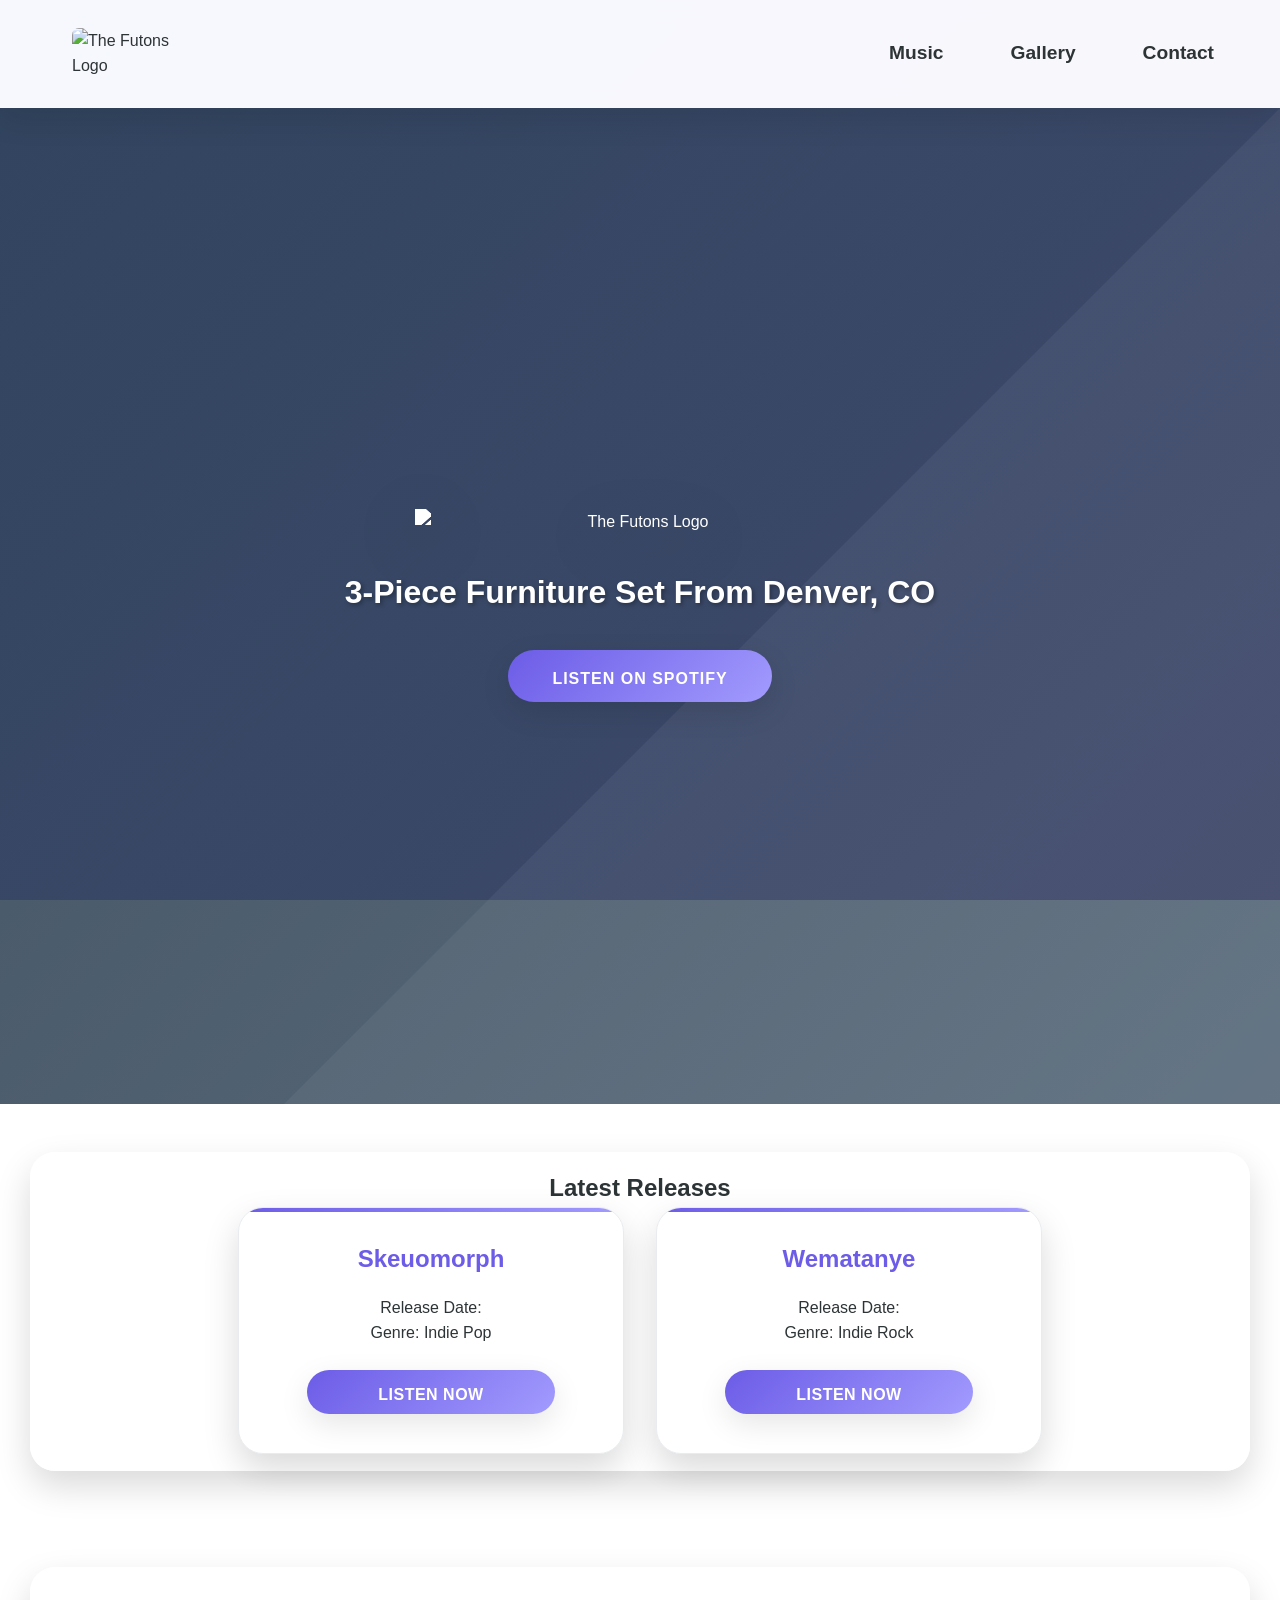
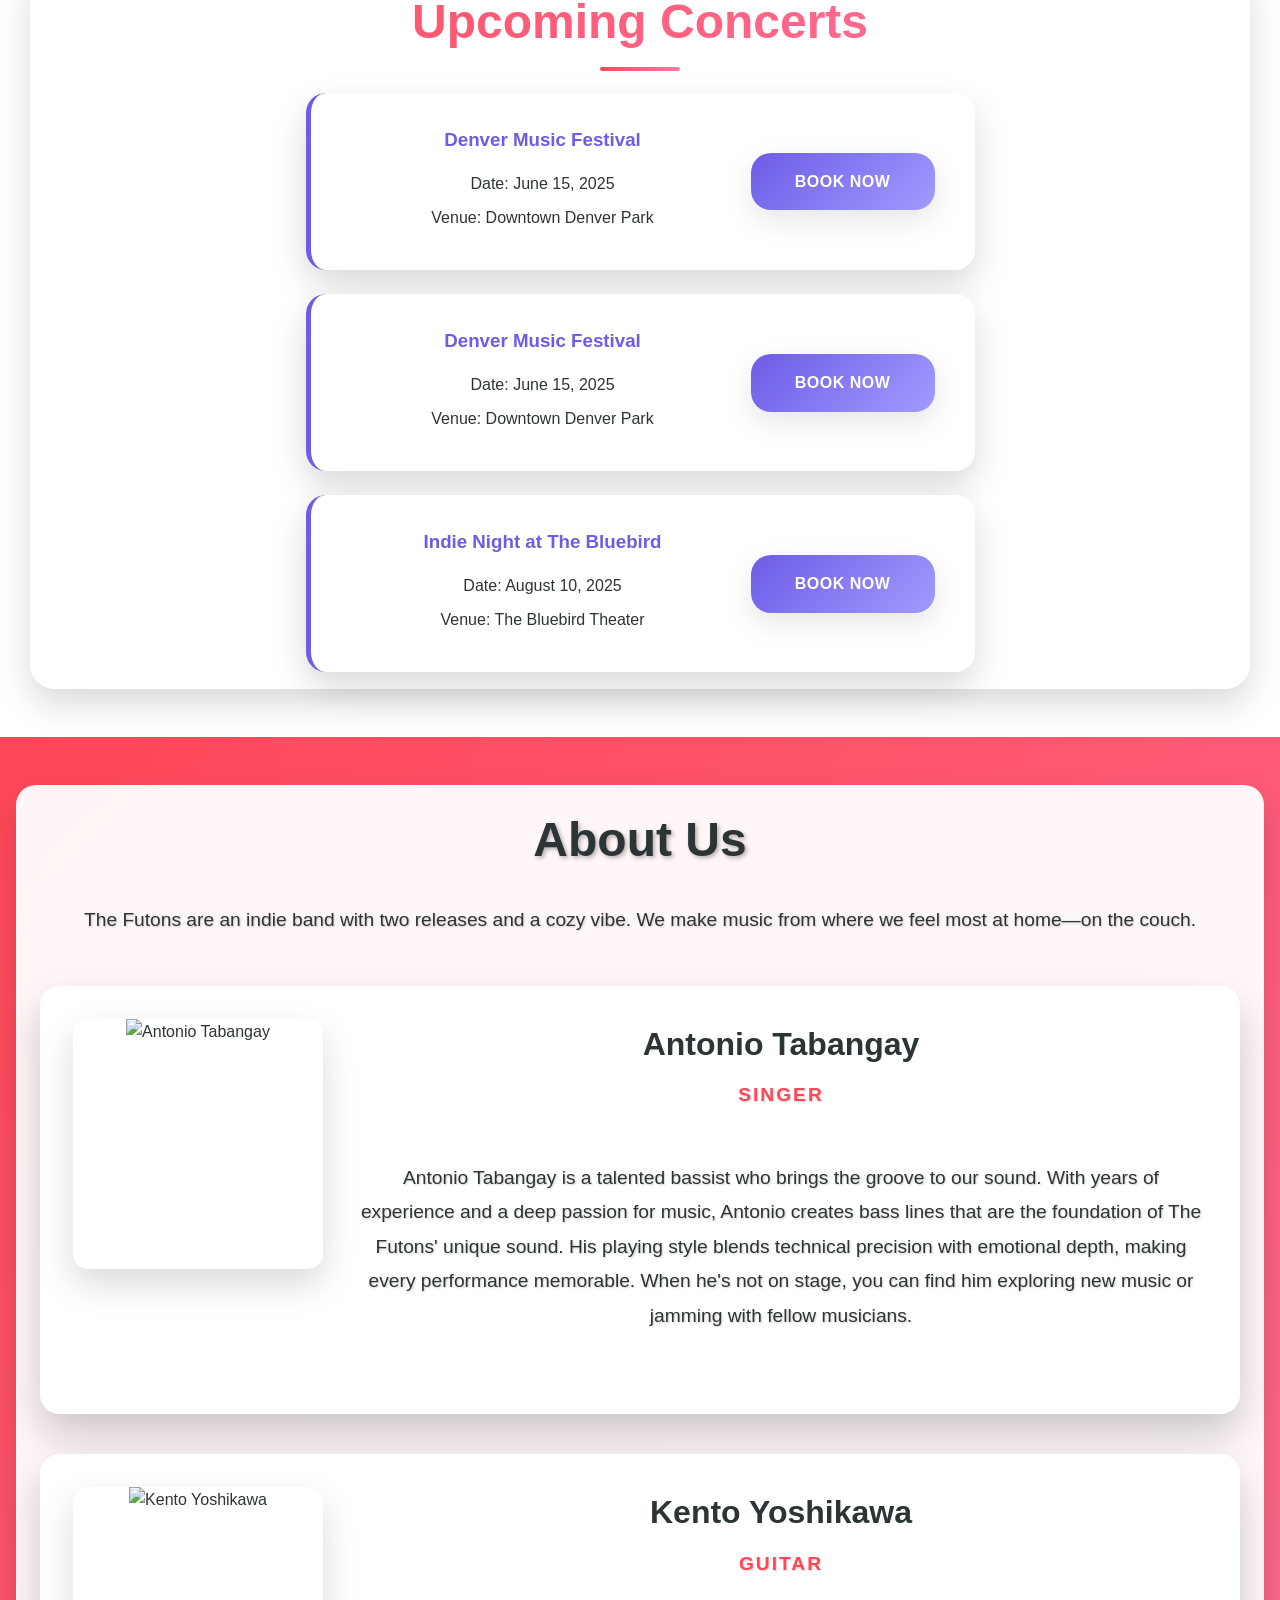
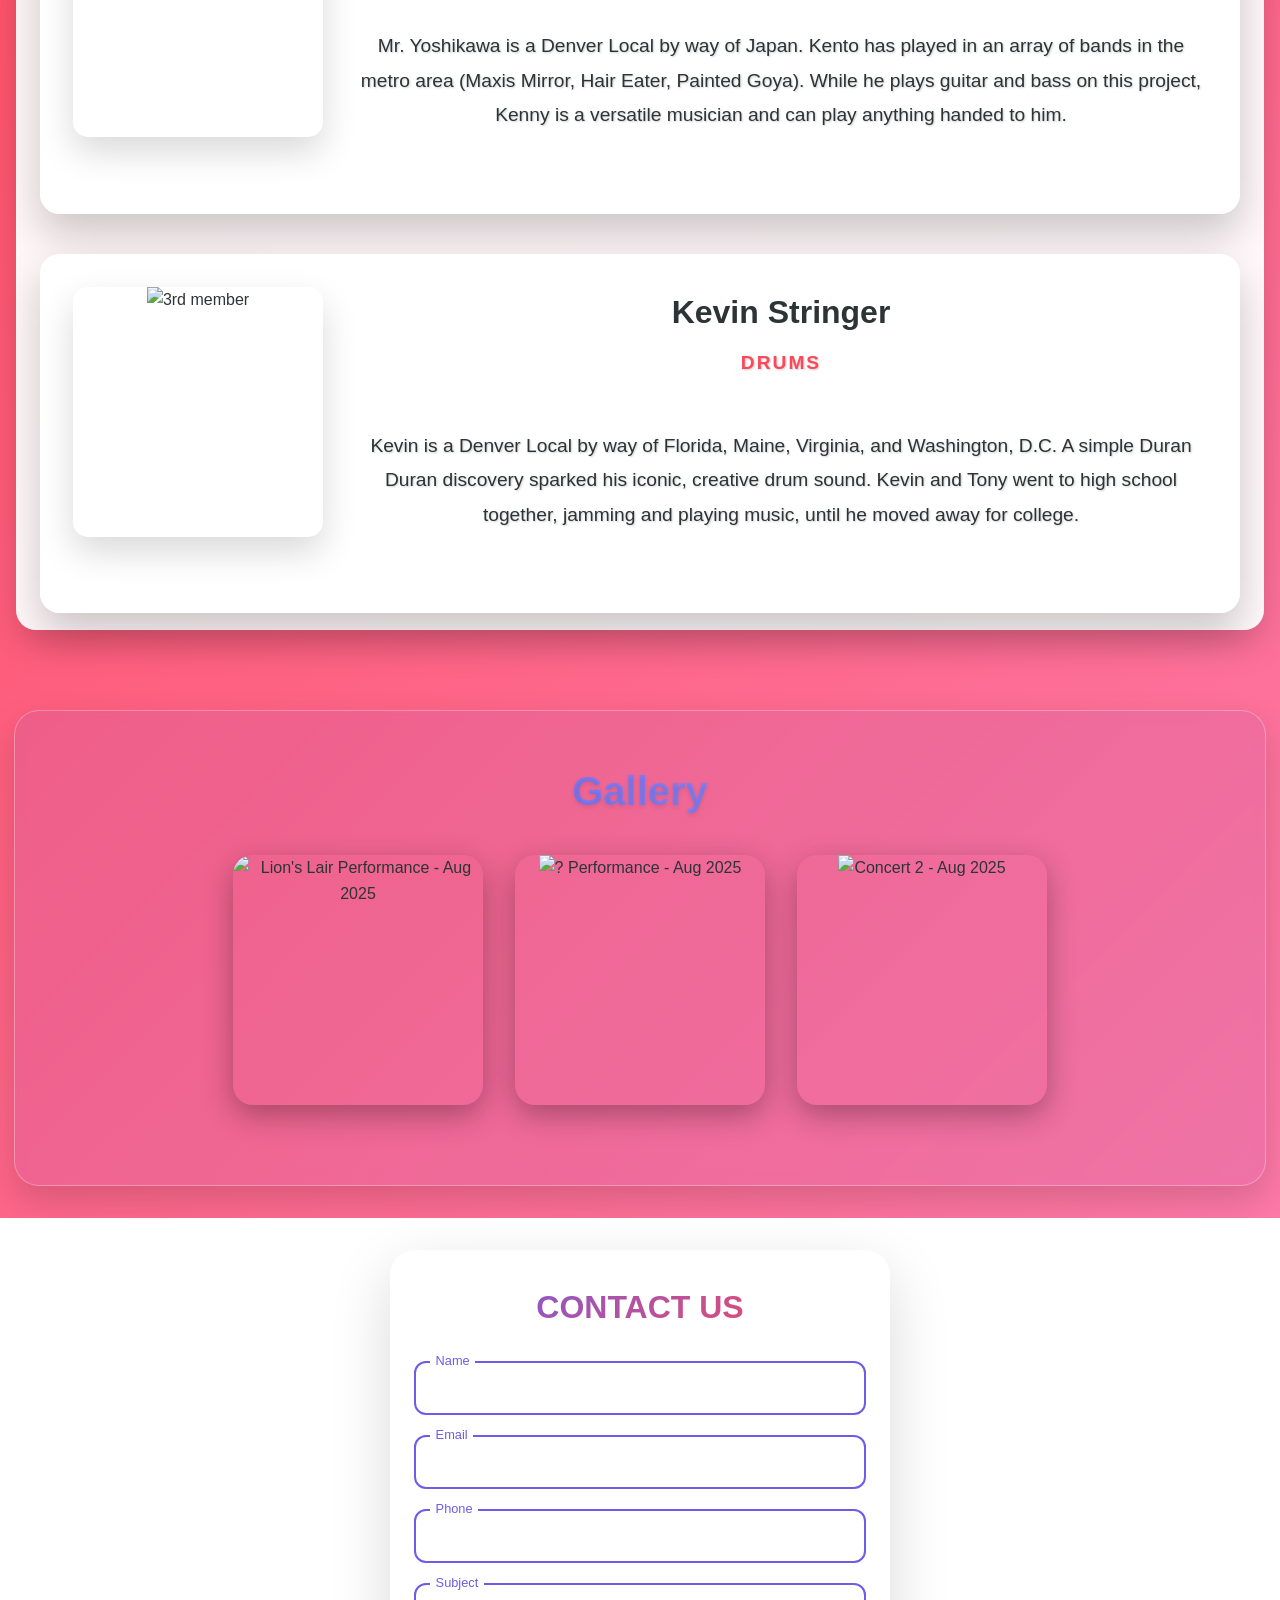
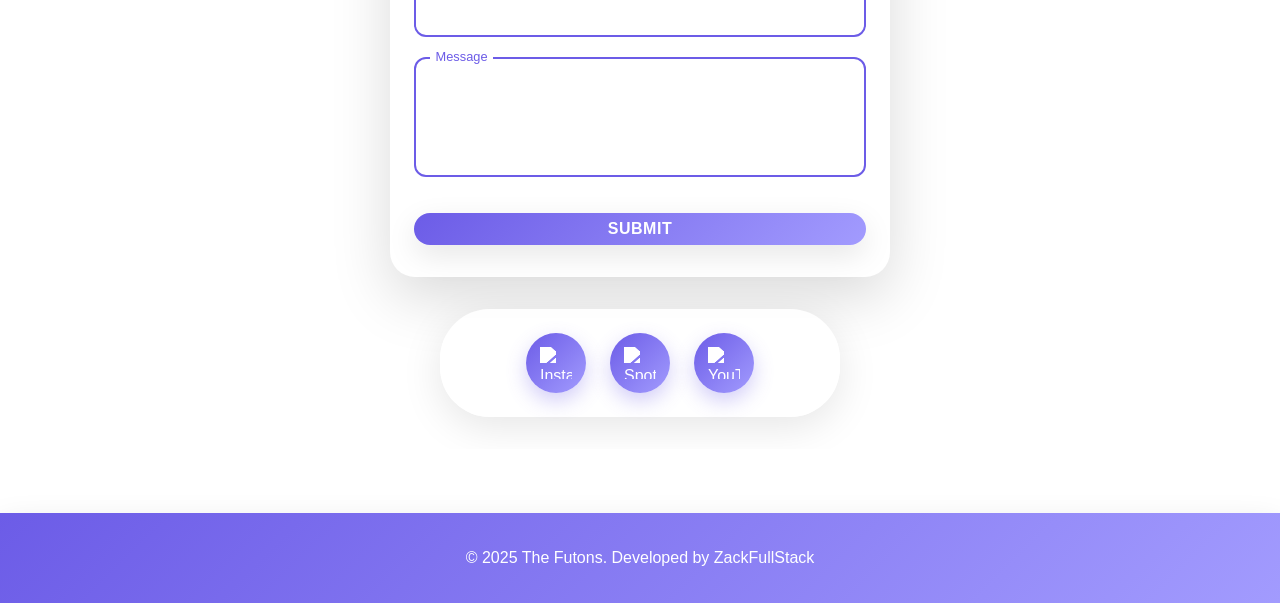
==== commit 81abf79a: "contact labels style change" ====
--- a/index.html
+++ b/index.html
@@ -440,11 +440,32 @@
           value="Contact Form From The Futons">
           <input type="hidden" name="access_key" value="e572cbd3-6837-4195-bc58-8b446a06c8cc" />
           <h1 id="title">CONTACT US</h1>
-          <input id="name" type="text" name="name" placeholder="Name" />
-          <input id="email" type="email" name="email" placeholder="Email" />
-          <input type="tel" id="phone" name="phone" placeholder="Number" />
-          <input id="subject" type="text" name="subject" placeholder="Subject" />
-          <textarea id="message" name="message" placeholder="Message"></textarea>
+
+          <div class="input-group">
+            <input id="name" type="text" name="name" required />
+            <label for="name" class="floating-label">Name</label>
+          </div>
+
+          <div class="input-group">
+            <input id="email" type="email" name="email" required />
+            <label for="email" class="floating-label">Email</label>
+          </div>
+
+          <div class="input-group">
+            <input type="tel" id="phone" name="phone" required />
+            <label for="phone" class="floating-label">Phone</label>
+          </div>
+
+          <div class="input-group">
+            <input id="subject" type="text" name="subject" required />
+            <label for="subject" class="floating-label">Subject</label>
+          </div>
+
+          <div class="input-group textarea-group">
+            <textarea id="message" name="message" required></textarea>
+            <label for="message" class="floating-label">Message</label>
+          </div>
+
           <button id="submit" class="btn" id="login-btn">Submit</button>
         </form>
       </div>
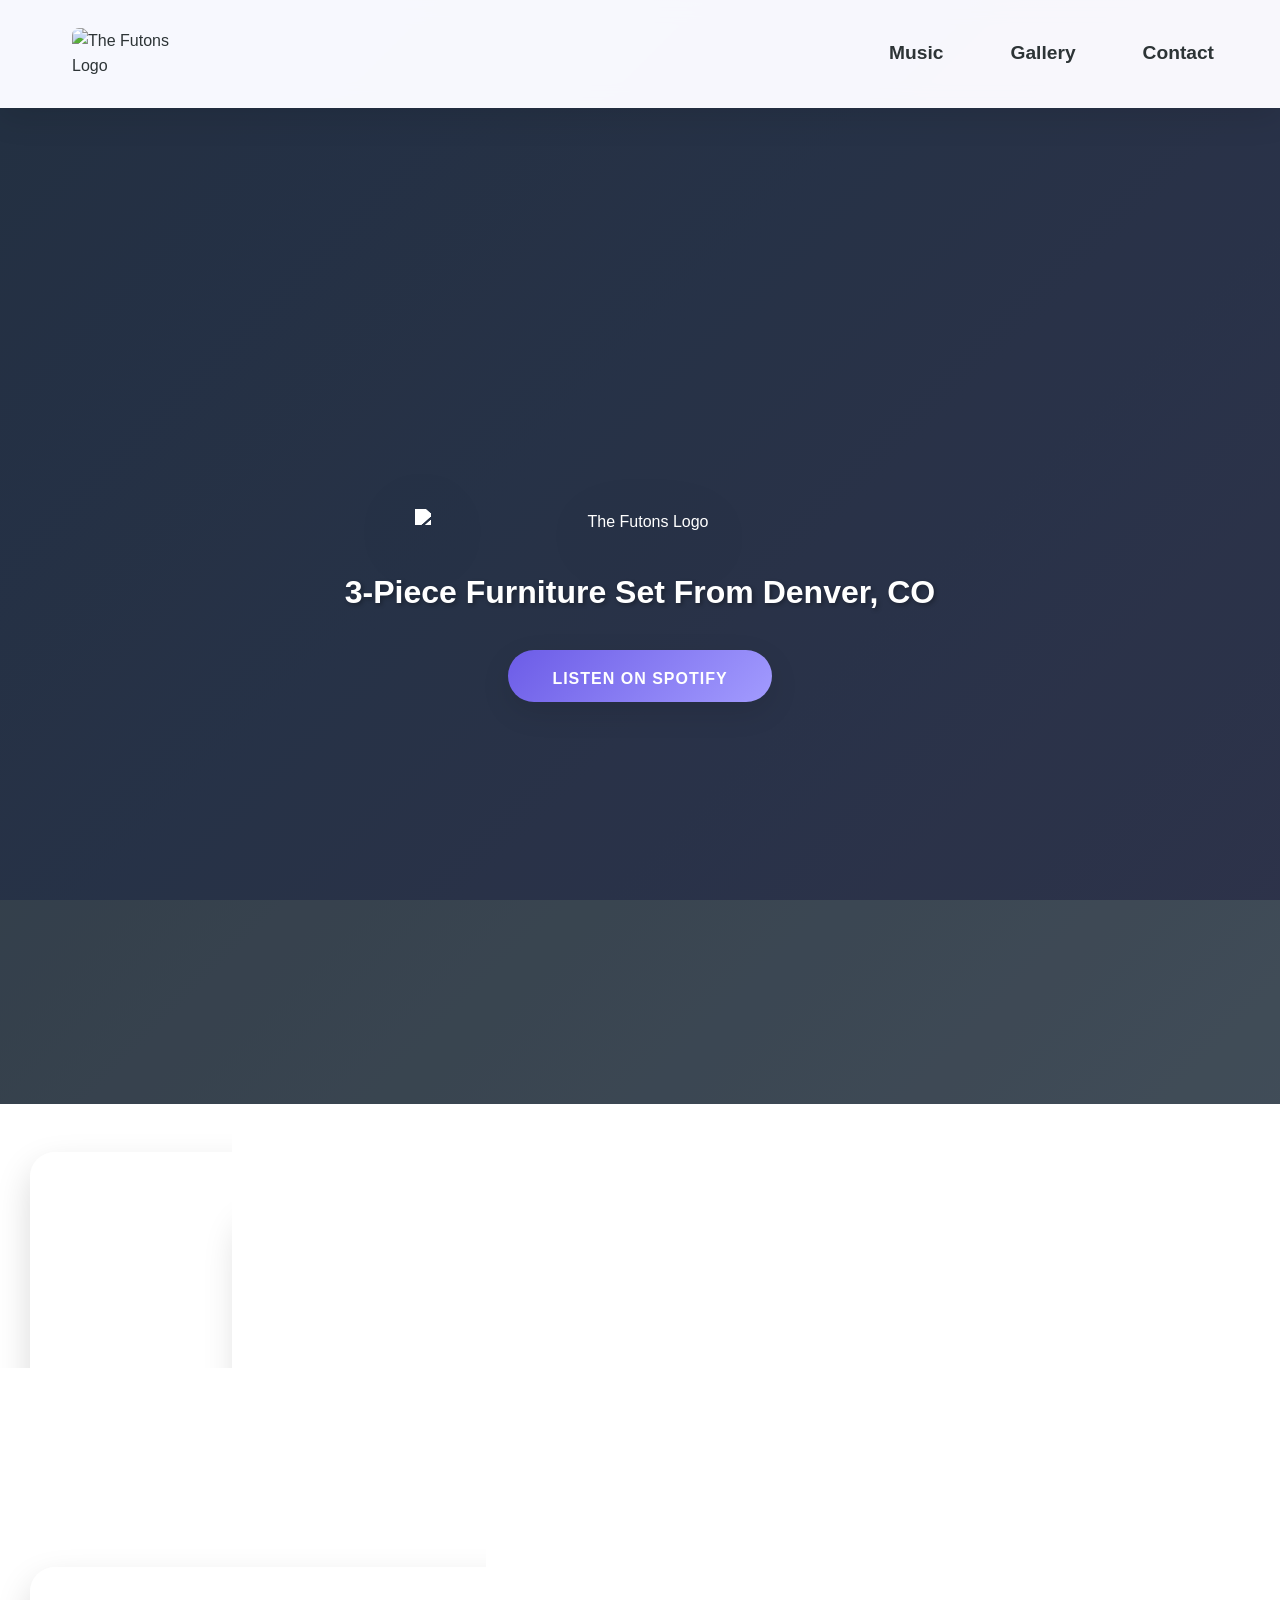
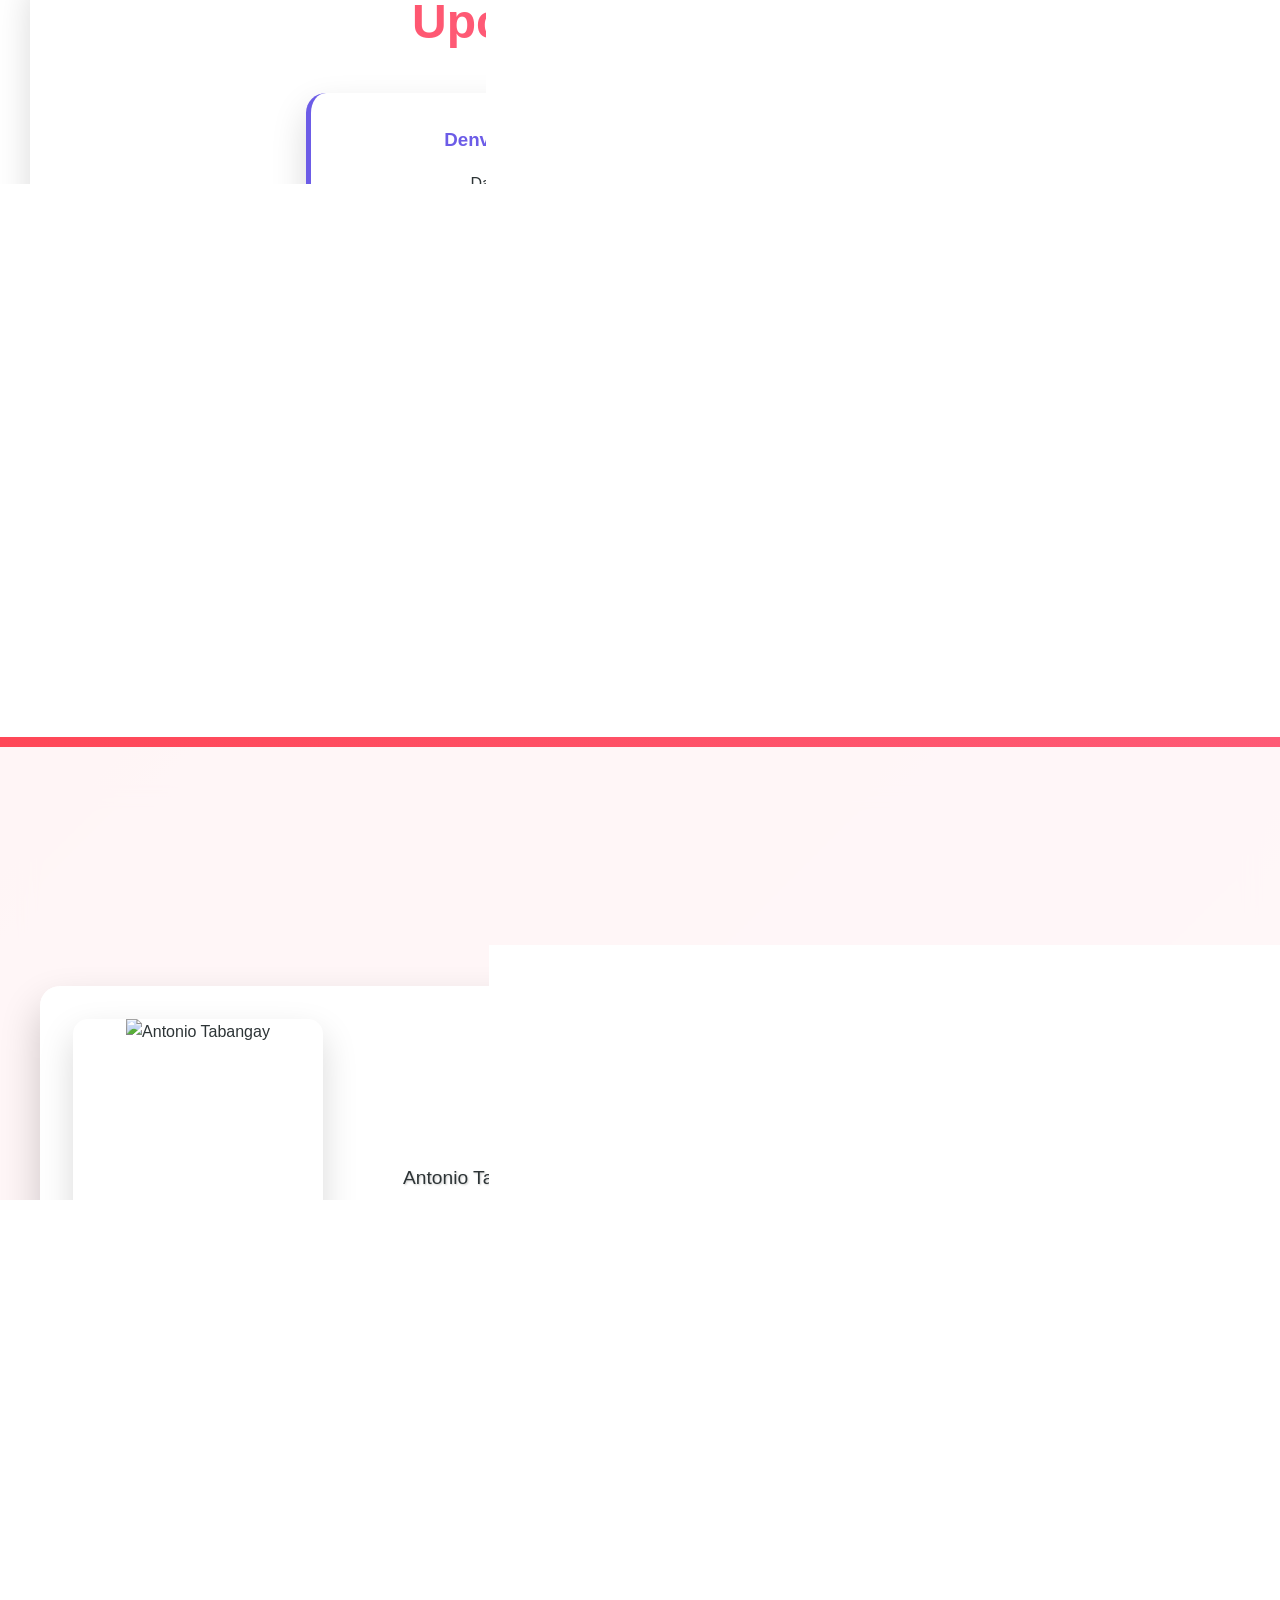
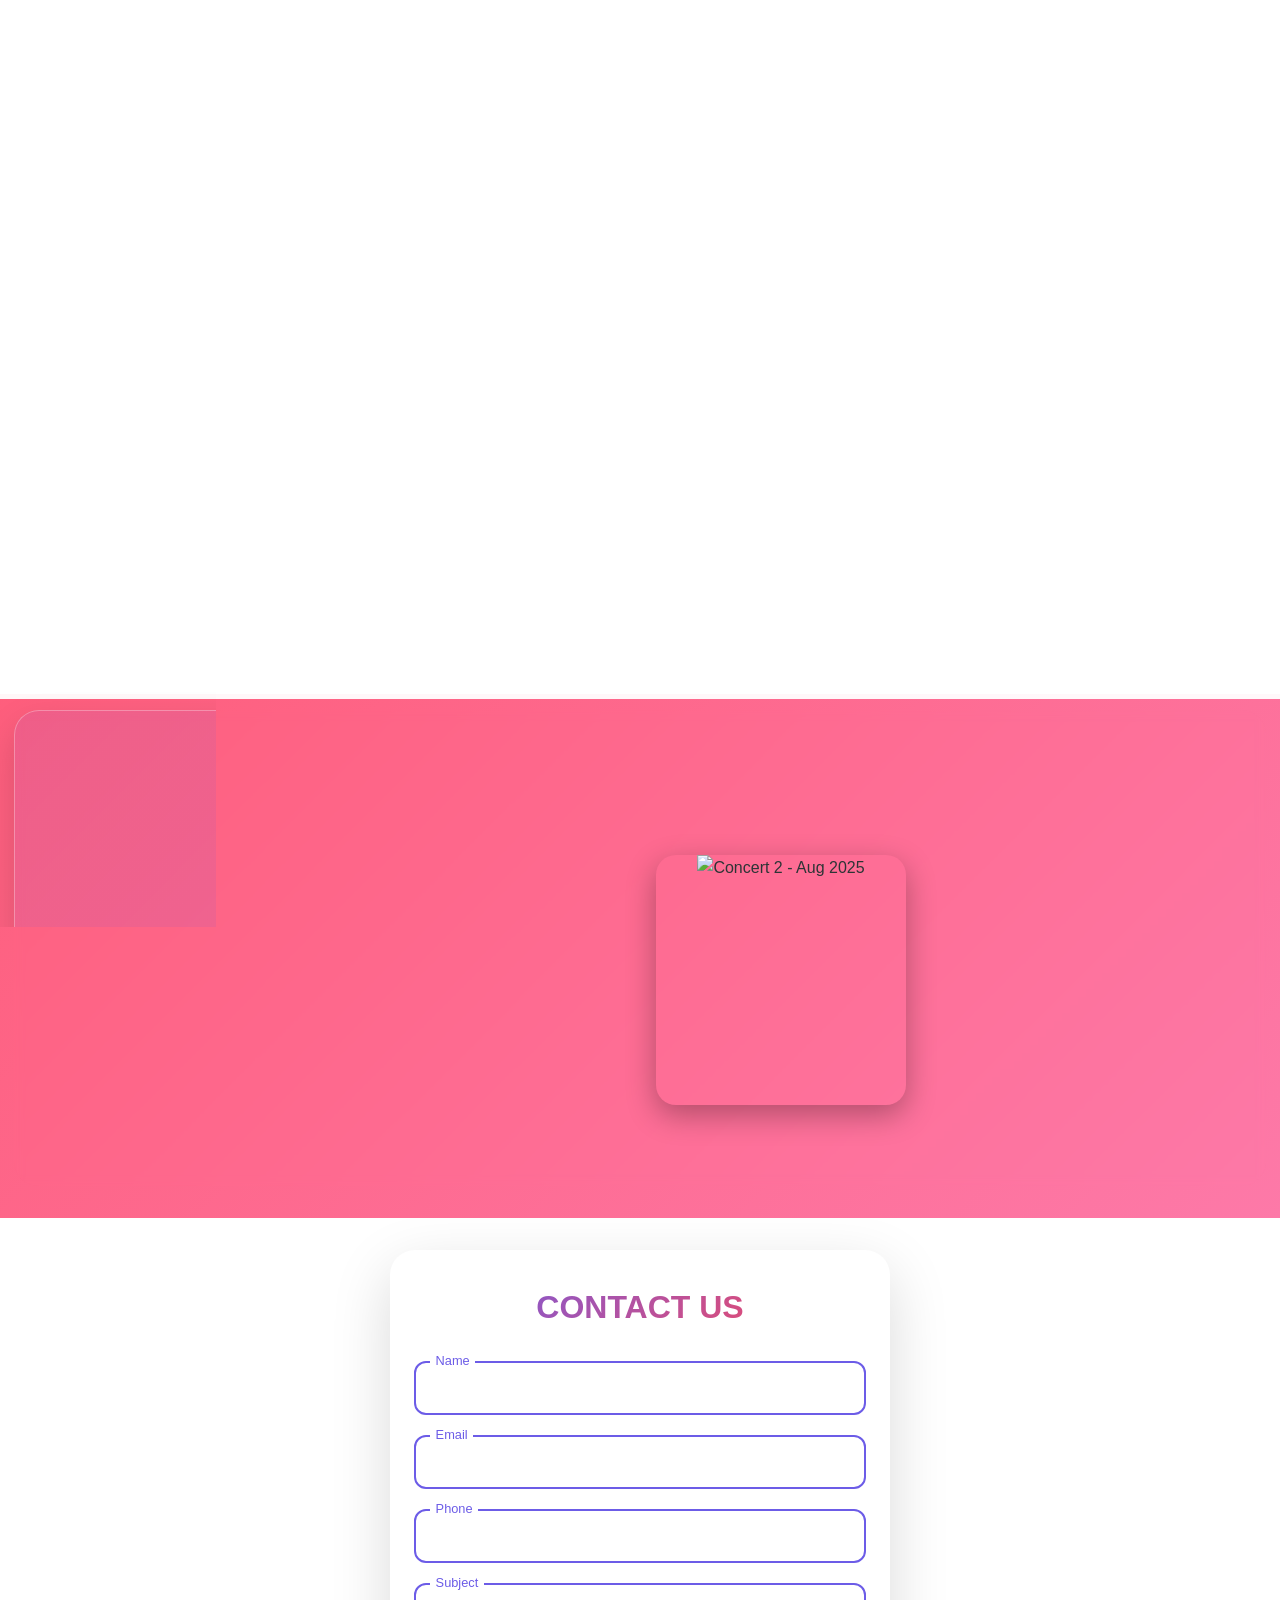
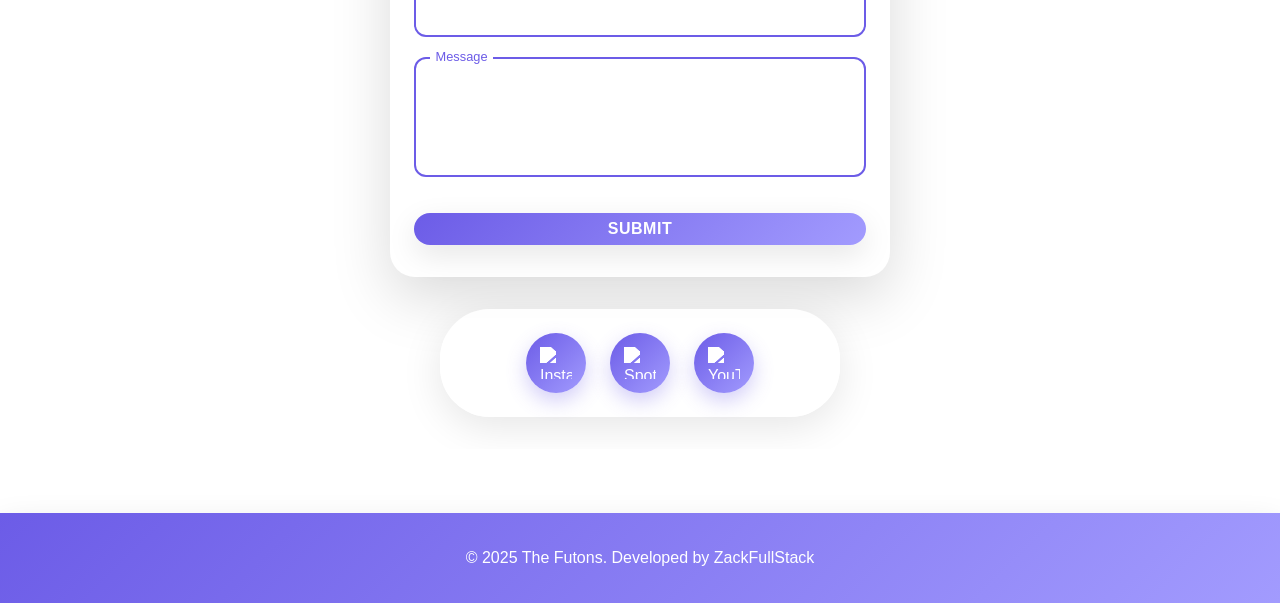
==== commit a58809ed: "UI/UX Design update album fixed and hero img fixed" ====
--- a/index.html
+++ b/index.html
@@ -7,6 +7,18 @@
   <link rel="stylesheet" href="/styles/style.css" />
   <link rel="icon" type="image/png" href="/assets/icons/Futons_Logo-04.PNG" />
   <title>The Futons</title>
+  <style>
+    @media (max-width: 786px) {
+      .hero {
+        height: 50vh !important;
+        min-height: 350px !important;
+      }
+
+      #title-img {
+        width: 140px !important;
+      }
+    }
+  </style>
 </head>
 
 <body id="home">
@@ -198,20 +210,6 @@
             </div>
           </div>
           <!-- More album covers can be added here -->
-          <div class="album-cover" data-album="other-2025">
-            <div class="album-cover-image">
-              <img
-                src="https://res.cloudinary.com/djnazqqgr/image/upload/f_auto,q_auto/v1765258746/futons/LionsDen/IMG_1879.jpg"
-                alt="? Performance - Aug 2025" />
-              <div class="album-overlay">
-                <div class="album-info">
-                  <h4>Other Performance - ? 2025</h4>
-                  <p>? Photos</p>
-                  <button class="view-album-btn">View Album</button>
-                </div>
-              </div>
-            </div>
-          </div>
           <div class="album-cover" data-album="idk-2025">
             <div class="album-cover-image">
               <img
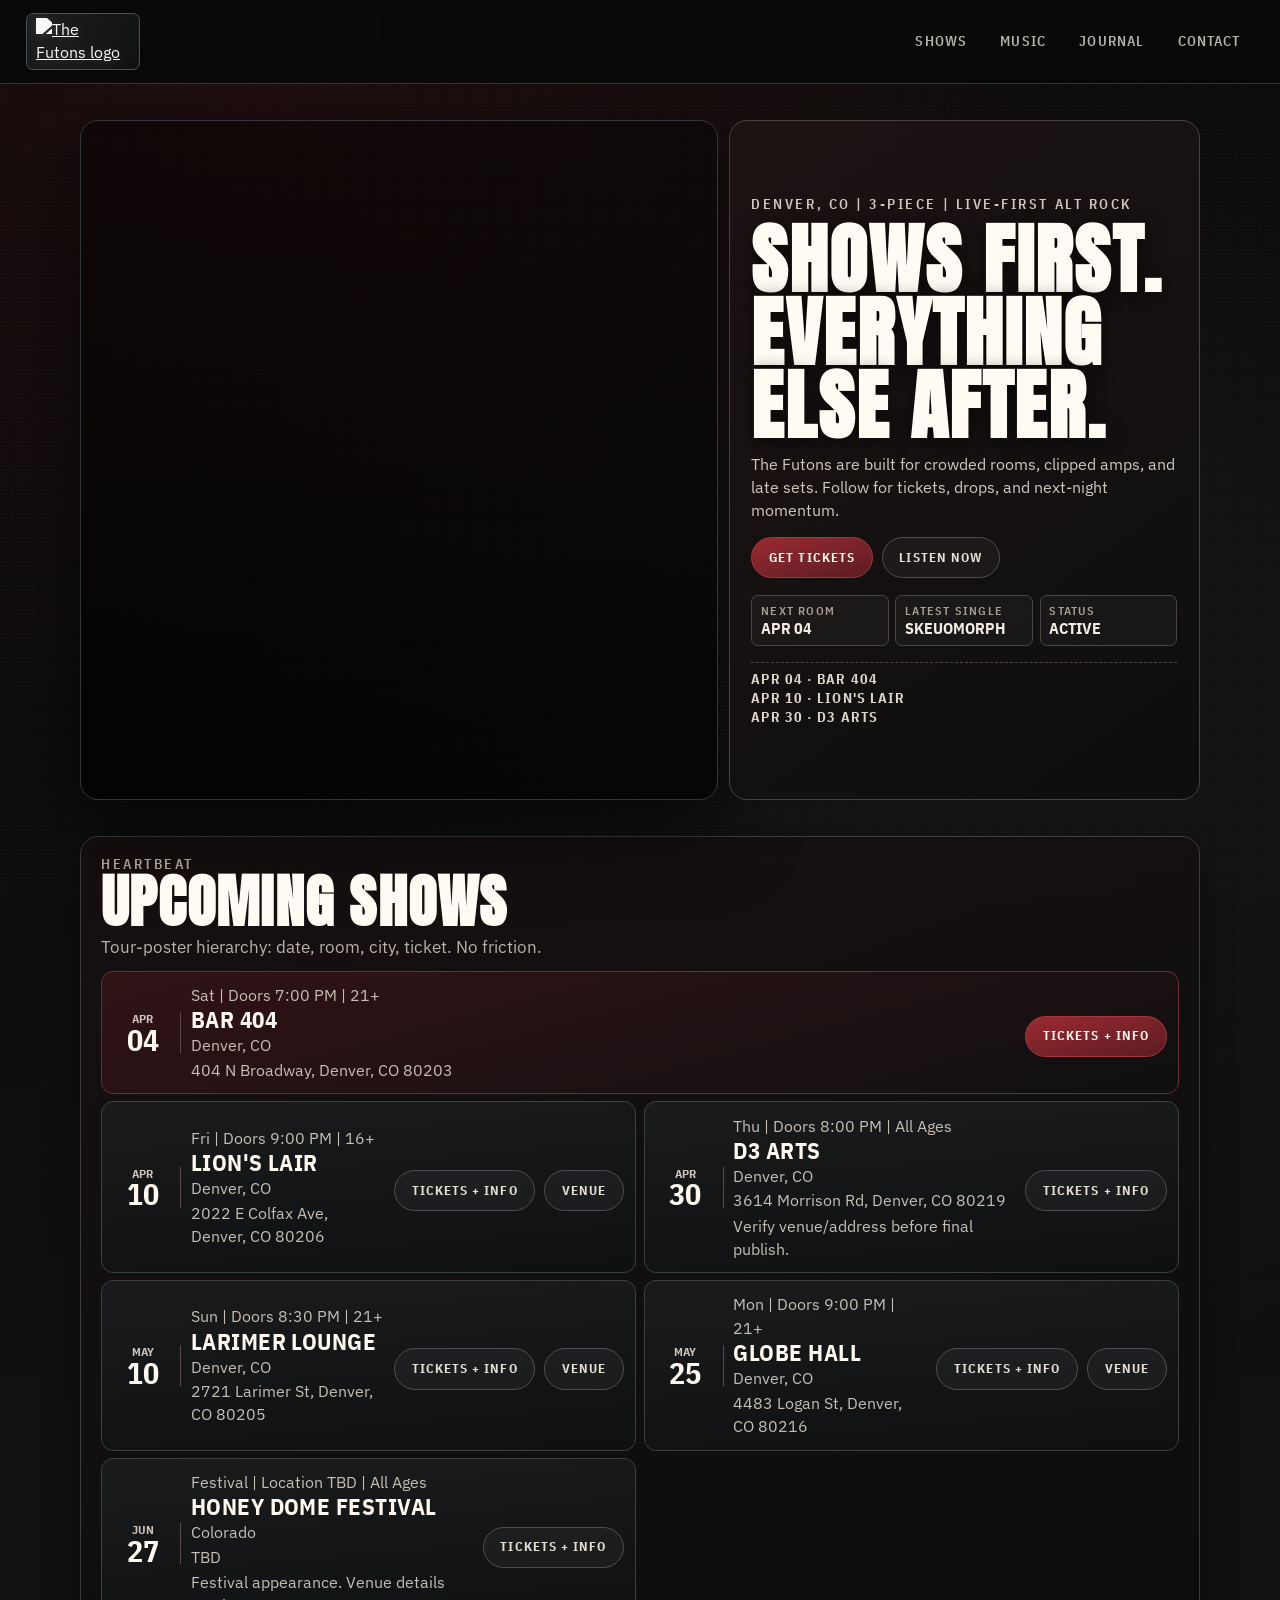
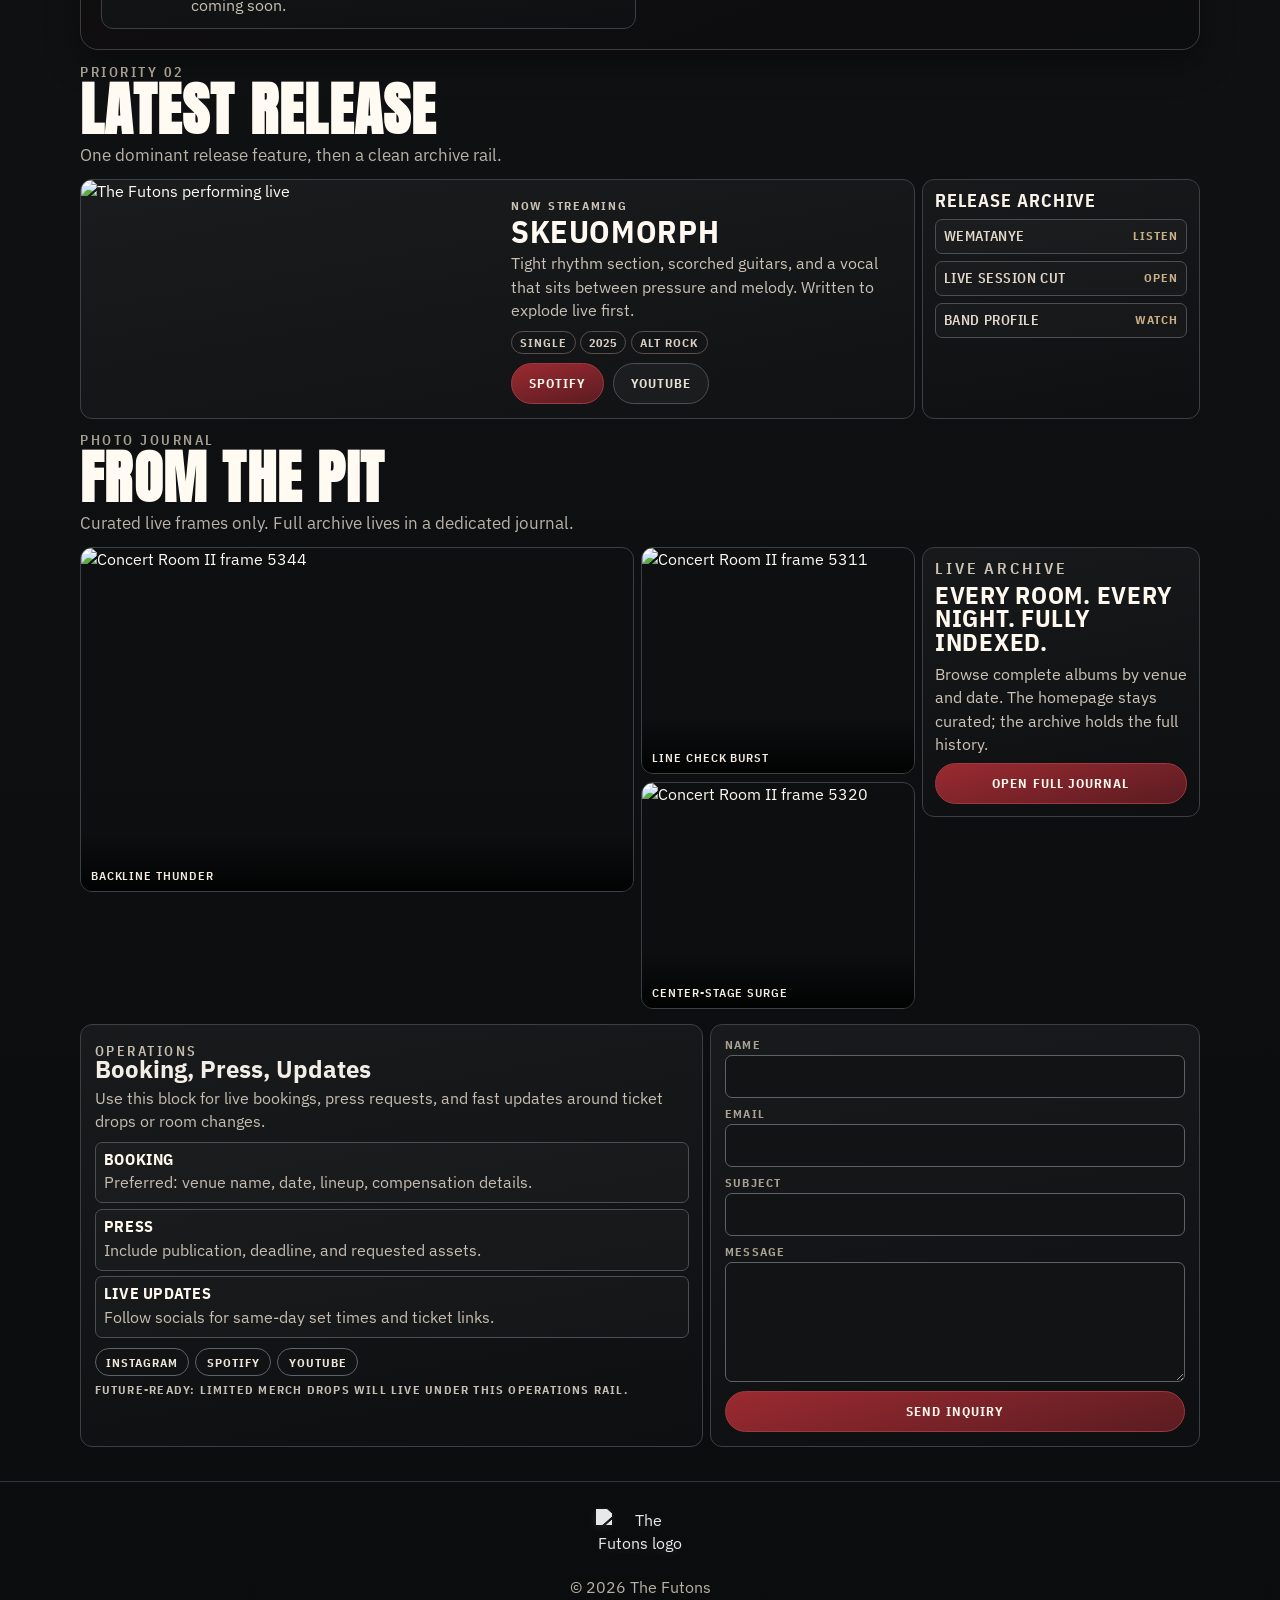
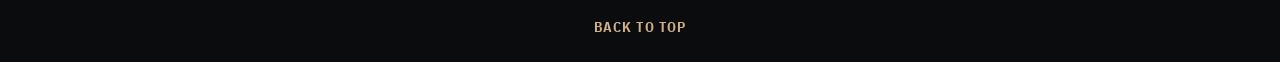
==== commit b43eb974: "Futons Redesign" ====
--- a/index.html
+++ b/index.html
@@ -4,738 +4,305 @@
 <head>
   <meta charset="UTF-8" />
   <meta name="viewport" content="width=device-width, initial-scale=1.0" />
-  <link rel="stylesheet" href="/styles/style.css" />
-  <link rel="icon" type="image/png" href="/assets/icons/Futons_Logo-04.PNG" />
-  <title>The Futons</title>
-  <style>
-    @media (max-width: 786px) {
-      .hero {
-        height: 50vh !important;
-        min-height: 350px !important;
-      }
-
-      #title-img {
-        width: 140px !important;
-      }
-    }
-  </style>
+  <meta name="description"
+    content="The Futons: Denver three-piece with loud live shows, new releases, and a dark editorial photo journal." />
+  <link rel="preconnect" href="https://fonts.googleapis.com" />
+  <link rel="preconnect" href="https://fonts.gstatic.com" crossorigin />
+  <link
+    href="https://fonts.googleapis.com/css2?family=Anton&family=IBM+Plex+Sans:wght@400;500;600&family=IBM+Plex+Sans+Condensed:wght@500;600;700&display=swap"
+    rel="stylesheet" />
+  <link rel="stylesheet" href="styles/style.css" />
+  <link rel="icon" type="image/png" href="assets/icons/Futons_Logo-04.PNG" />
+  <title>The Futons | Live In The Smoke</title>
+  <script src="assets/data/site-data.js" defer></script>
 </head>
 
-<body id="home">
-  <header>
-    <div class="logo">
-      <img src="/assets/icons/Futons_Logo-04.PNG" alt="The Futons Logo" />
-    </div>
-    <nav>
-      <ul>
-        <li><a class="navBar" href="#music">Music</a></li>
-        <li><a class="navBar" href="#gallery">Gallery</a></li>
-        <li><a class="navBar" href="#contact-form">Contact</a></li>
-      </ul>
-    </nav>
-    <div class="menu-trigger">
+<body>
+  <div class="site-grain" aria-hidden="true"></div>
+
+  <header class="site-header" id="top">
+    <a class="brand-lockup" href="#top" aria-label="The Futons home">
+      <img src="assets/icons/Futons_Logo-04.PNG" alt="The Futons logo" />
+    </a>
+
+    <button class="menu-button" aria-expanded="false" aria-controls="site-nav" aria-label="Toggle menu">
       <span></span>
       <span></span>
-      <span></span>
-    </div>
+    </button>
+
+    <nav id="site-nav" class="site-nav" aria-label="Primary navigation">
+      <a href="#shows">Shows</a>
+      <a href="#music">Music</a>
+      <a href="#journal">Journal</a>
+      <a href="#contact">Contact</a>
+    </nav>
   </header>
 
-  <div class="mobile-menu-overlay"></div>
-  <div class="mobile-menu">
-    <div class="menu-trigger">
-      <span></span>
-      <span></span>
-      <span></span>
-    </div>
-    <ul>
-      <li><a href="#music">Music</a></li>
-      <li><a href="#gallery">Gallery</a></li>
-      <li><a href="#contact-form">Contact</a></li>
-    </ul>
-  </div>
-
   <main>
-    <section class="hero">
-      <div class="hero-content">
-        <img id="title-img" src="/assets/icons/Futons_Logo-04.PNG" loading="eager" alt="The Futons Logo" />
-        <h2>3-Piece Furniture Set From Denver, CO</h2>
-        <a href="https://open.spotify.com/artist/3AjiZYcWC5MOwgLzwx5hIP" class="btn" id="title-btn">Listen on
-          Spotify</a>
-      </div>
-    </section>
-
-    <section class="wrapper" id="music">
-      <div class="section">
-        <h2>Latest Releases</h2>
-        <div class="music-list">
-          <div class="music-item">
+    <section class="hero section-shell" aria-labelledby="hero-title">
+      <div class="hero-media" role="img" aria-label="The Futons live on stage"></div>
+
+      <div class="hero-copy stagger">
+        <p class="eyebrow">Denver, CO | 3-piece | live-first alt rock</p>
+        <h1 id="hero-title">SHOWS FIRST.<br />EVERYTHING ELSE AFTER.</h1>
+        <p>
+          The Futons are built for crowded rooms, clipped amps, and late sets. Follow for tickets, drops, and next-night
+          momentum.
+        </p>
+
+        <div class="hero-actions">
+          <a class="btn btn-primary" href="#shows">Get Tickets</a>
+          <a class="btn btn-ghost" href="https://open.spotify.com/artist/3AjiZYcWC5MOwgLzwx5hIP" target="_blank"
+            rel="noopener noreferrer">Listen Now</a>
+        </div>
+
+        <ul class="statline" aria-label="Band highlights">
+          <li>
+            <span class="label">Next room</span>
+            <strong>APR 04</strong>
+          </li>
+          <li>
+            <span class="label">Latest single</span>
+            <strong>Skeuomorph</strong>
+          </li>
+          <li>
+            <span class="label">Status</span>
+            <strong>Active</strong>
+          </li>
+        </ul>
+
+        <div class="hero-ticker" aria-label="Upcoming show ticker" id="hero-ticker">
+          <!-- Populated by script -->
+        </div>
+      </div>
+    </section>
+
+    <section class="section-shell shows" id="shows" aria-labelledby="shows-title">
+      <div class="section-head stagger">
+        <p class="eyebrow">Heartbeat</p>
+        <h2 id="shows-title">Upcoming Shows</h2>
+        <p class="section-intro">Tour-poster hierarchy: date, room, city, ticket. No friction.</p>
+      </div>
+
+      <div class="tour-grid" id="shows-grid">
+        <!-- Populated by script -->
+      </div>
+    </section>
+
+    <section class="section-shell music" id="music" aria-labelledby="music-title">
+      <div class="section-head stagger">
+        <p class="eyebrow">Priority 02</p>
+        <h2 id="music-title">Latest Release</h2>
+        <p class="section-intro">One dominant release feature, then a clean archive rail.</p>
+      </div>
+
+      <div class="release-layout">
+        <article class="release-feature stagger" aria-label="Featured release Skeuomorph">
+          <img
+            src="https://res.cloudinary.com/djnazqqgr/image/upload/f_auto,q_auto/v1765254141/futons/Concert2/Concert_2_Concert2_26-DSCF5310.jpg"
+            alt="The Futons performing live" />
+          <div>
+            <p class="release-kicker">Now streaming</p>
             <h3>Skeuomorph</h3>
-            <p>Release Date:</p>
-            <p>Genre: Indie Pop</p>
-            <a href="https://open.spotify.com/track/3F4bilF6RN2IaSsQrNs4Vr" class="btn" id="btn-music">Listen Now</a>
-          </div>
-          <div class="music-item">
-            <h3>Wematanye</h3>
-            <p>Release Date:</p>
-            <p>Genre: Indie Rock</p>
-            <a href="https://open.spotify.com/track/2K5s4yXx7M2GszC2XZ0mDv" class="btn" id="btn-music">Listen Now</a>
-          </div>
-        </div>
-      </div>
-
-      <div class="section concerts">
-        <h2>Upcoming Concerts</h2>
-        <div class="concert-list">
-          <div class="concert-item">
-            <div>
-              <h3>Denver Music Festival</h3>
-              <p>Date: June 15, 2025</p>
-              <p>Venue: Downtown Denver Park</p>
-            </div>
-            <a href="https://open.spotify.com/track/3F4bilF6RN2IaSsQrNs4Vr" class="btn" id="book-now">Book Now</a>
-          </div>
-          <div class="concert-item">
-            <div>
-              <h3>Denver Music Festival</h3>
-              <p>Date: June 15, 2025</p>
-              <p>Venue: Downtown Denver Park</p>
-            </div>
-            <a href="https://open.spotify.com/track/3F4bilF6RN2IaSsQrNs4Vr" class="btn" id="book-now">Book Now</a>
-          </div>
-          <div class="concert-item">
-            <div>
-              <h3>Indie Night at The Bluebird</h3>
-              <p>Date: August 10, 2025</p>
-              <p>Venue: The Bluebird Theater</p>
-            </div>
-            <a href="https://open.spotify.com/track/3F4bilF6RN2IaSsQrNs4Vr" class="btn" id="book-now">Book Now</a>
-          </div>
-        </div>
-      </div>
-
-      <form action="https://api.web3forms.com/submit" method="POST" class="section book-now-form"
-        value="Attending Concert">
-        <input type="hidden" name="access_key" value="e572cbd3-6837-4195-bc58-8b446a06c8cc" />
-        <input type="text" name="name" placeholder="Your Name" required />
-        <textarea name="message" placeholder="Your Message" required>
-I'll Be Attending This Event</textarea>
-        <button type="submit" class="btn">Send Message</button>
-      </form>
-    </section>
-
-    <section class="wrapper" id="about">
-      <div class="section" id="about-content">
-        <h3>About Us</h3>
-        <p>
-          The Futons are an indie band with two releases and a cozy vibe. We
-          make music from where we feel most at home—on the couch.
-        </p>
-        <div class="band-members">
-          <div class="member-card">
-            <div class="member-image">
-              <img
-                src="https://res.cloudinary.com/djnazqqgr/image/upload/f_auto,q_auto/v1765254124/futons/Concert2/Concert_2_Concert2_17-DSCF5299.jpg"
-                alt="Antonio Tabangay" />
-            </div>
-            <div class="member-content">
-              <h4>Antonio Tabangay</h4>
-              <p class="member-role">Singer</p>
-              <p class="member-bio">
-                Antonio Tabangay is a talented bassist who brings the groove to our sound. With years of experience and
-                a deep passion for music, Antonio creates bass lines that are the foundation of The Futons' unique
-                sound. His playing style blends technical precision with emotional depth, making every performance
-                memorable. When he's not on stage, you can find him exploring new music or jamming with fellow
-                musicians.
-              </p>
+            <p>
+              Tight rhythm section, scorched guitars, and a vocal that sits between pressure and melody. Written to
+              explode live first.
+            </p>
+            <ul class="release-meta" aria-label="Release metadata">
+              <li>Single</li>
+              <li>2025</li>
+              <li>Alt Rock</li>
+            </ul>
+            <div class="inline-actions">
+              <a class="btn btn-primary" href="https://open.spotify.com/track/3F4bilF6RN2IaSsQrNs4Vr" target="_blank"
+                rel="noopener noreferrer">Spotify</a>
+              <a class="btn btn-ghost" href="https://www.youtube.com/@futonsband" target="_blank"
+                rel="noopener noreferrer">YouTube</a>
             </div>
           </div>
-
-          <div class="member-card">
-            <div class="member-image">
-              <img
-                src="https://res.cloudinary.com/djnazqqgr/image/upload/f_auto,q_auto/v1765254135/futons/Concert2/Concert_2_Concert2_22-DSCF5305.jpg"
-                alt="Kento Yoshikawa" />
-            </div>
-            <div class="member-content">
-              <h4>Kento Yoshikawa</h4>
-              <p class="member-role">Guitar</p>
-              <p class="member-bio">
-                Mr. Yoshikawa is a Denver Local by way of Japan. Kento has played in an array of bands in the metro area
-                (Maxis Mirror,
-                Hair Eater, Painted Goya). While he plays guitar and bass on this project, Kenny is a versatile musician
-                and can play
-                anything handed to him.
-              </p>
-            </div>
+        </article>
+
+        <aside class="release-stack stagger" aria-label="Release archive">
+          <h4>Release Archive</h4>
+          <ul>
+            <li>
+              <span>Wematanye</span>
+              <a href="https://open.spotify.com/track/2K5s4yXx7M2GszC2XZ0mDv" target="_blank"
+                rel="noopener noreferrer">Listen</a>
+            </li>
+            <li>
+              <span>Live Session Cut</span>
+              <a href="https://open.spotify.com/artist/3AjiZYcWC5MOwgLzwx5hIP" target="_blank"
+                rel="noopener noreferrer">Open</a>
+            </li>
+            <li>
+              <span>Band Profile</span>
+              <a href="https://www.youtube.com/@futonsband" target="_blank" rel="noopener noreferrer">Watch</a>
+            </li>
+          </ul>
+        </aside>
+      </div>
+    </section>
+
+    <section class="section-shell journal" id="journal" aria-labelledby="journal-title">
+      <div class="section-head stagger">
+        <p class="eyebrow">Photo journal</p>
+        <h2 id="journal-title">From The Pit</h2>
+        <p class="section-intro">Curated live frames only. Full archive lives in a dedicated journal.</p>
+      </div>
+
+      <div class="journal-preview-wrap">
+        <div class="journal-grid" id="journal-preview-grid">
+          <!-- Populated by script -->
+        </div>
+        <aside class="journal-preview-cta stagger">
+          <p class="eyebrow">Live archive</p>
+          <h3>Every room. Every night. Fully indexed.</h3>
+          <p>Browse complete albums by venue and date. The homepage stays curated; the archive holds the full history.
+          </p>
+          <a class="btn btn-primary" href="journal.html">Open Full Journal</a>
+        </aside>
+      </div>
+    </section>
+
+    <section class="section-shell contact" id="contact" aria-labelledby="contact-title">
+      <div class="contact-layout">
+        <div class="contact-copy stagger">
+          <p class="eyebrow">Operations</p>
+          <h2 id="contact-title">Booking, Press, Updates</h2>
+          <p>
+            Use this block for live bookings, press requests, and fast updates around ticket drops or room changes.
+          </p>
+          <div class="ops-grid" aria-label="Contact channels">
+            <article>
+              <h3>Booking</h3>
+              <p>Preferred: venue name, date, lineup, compensation details.</p>
+            </article>
+            <article>
+              <h3>Press</h3>
+              <p>Include publication, deadline, and requested assets.</p>
+            </article>
+            <article>
+              <h3>Live Updates</h3>
+              <p>Follow socials for same-day set times and ticket links.</p>
+            </article>
           </div>
-
-          <div class="member-card">
-            <div class="member-image">
-              <img
-                src="https://res.cloudinary.com/djnazqqgr/image/upload/f_auto,q_auto/v1765254126/futons/Concert2/Concert_2_Concert2_18-DSCF5301.jpg"
-                alt="3rd member" />
-            </div>
-            <div class="member-content">
-              <h4>Kevin Stringer</h4>
-              <p class="member-role">Drums</p>
-              <p class="member-bio">
-                Kevin is a Denver Local by way of Florida, Maine, Virginia, and Washington, D.C. A simple Duran Duran
-                discovery sparked
-                his iconic, creative drum sound. Kevin and Tony went to high school together, jamming and playing music,
-                until he moved
-                away for college.
-              </p>
-            </div>
+          <div class="social-row">
+            <a href="https://www.instagram.com/futon.s/" target="_blank" rel="noopener noreferrer">Instagram</a>
+            <a href="https://open.spotify.com/artist/3AjiZYcWC5MOwgLzwx5hIP" target="_blank"
+              rel="noopener noreferrer">Spotify</a>
+            <a href="https://www.youtube.com/@futonsband" target="_blank" rel="noopener noreferrer">YouTube</a>
           </div>
+          <p class="future-note">Future-ready: limited merch drops will live under this operations rail.</p>
         </div>
-      </div>
-      <div class="section" id="gallery">
-        <h3>Gallery</h3>
-
-        <!-- Album Cover View (Compressed) -->
-        <div class="albums-grid">
-          <!-- Lion's Lair Album -->
-          <div class="album-cover" data-album="lions-lair-2025">
-            <div class="album-cover-image">
-              <img
-                src="https://res.cloudinary.com/djnazqqgr/image/upload/f_auto,q_auto/v1765258746/futons/LionsDen/IMG_1879.jpg"
-                alt="Lion's Lair Performance - Aug 2025" />
-              <div class="album-overlay">
-                <div class="album-info">
-                  <h4>Lion's Lair - Aug 2025</h4>
-                  <p>20 Photos</p>
-                  <button class="view-album-btn">View Album</button>
-                </div>
-              </div>
-            </div>
-          </div>
-          <!-- More album covers can be added here -->
-          <div class="album-cover" data-album="idk-2025">
-            <div class="album-cover-image">
-              <img
-                src="https://res.cloudinary.com/djnazqqgr/image/upload/f_auto,q_auto/v1765254124/futons/Concert2/Concert_2_Concert2_17-DSCF5299.jpg"
-                alt="Concert 2 - Aug 2025" />
-              <div class="album-overlay">
-                <div class="album-info">
-                  <h4>idk - idk 2025</h4>
-                  <p>40 Photos</p>
-                  <button class="view-album-btn">View Album</button>
-                </div>
-              </div>
-            </div>
-          </div>
-        </div>
-
-        <!-- Album Detail Views -->
-        <!-- Lion's Lair Album Detail -->
-        <div class="album-detail" id="album-detail-lions-lair-2025" style="display: none">
-          <div class="album-detail-header">
-            <button class="back-to-albums" onclick="backToAlbums()">
-              ← Back to Albums
-            </button>
-            <h4>Lion's Lair Performance - August 14, 2025</h4>
-            <p>
-              Our epic performance at Lion's Lair! Amazing crowd and energy.
-            </p>
-          </div>
-
-          <!-- Thumbnail Grid -->
-          <div class="thumbnail-grid">
-            <img
-              src="https://res.cloudinary.com/djnazqqgr/image/upload/f_auto,q_auto/v1765258746/futons/LionsDen/IMG_1879.jpg"
-              alt="Lion's Lair 08-14-2025 - Performance" onclick="openLightbox(this, 'lions-lair-2025')" />
-            <img
-              src="https://res.cloudinary.com/djnazqqgr/image/upload/f_auto,q_auto/v1765258747/futons/LionsDen/IMG_1881.jpg"
-              alt="Lion's Lair 08-14-2025 - Stage Setup" onclick="openLightbox(this, 'lions-lair-2025')" />
-            <img
-              src="https://res.cloudinary.com/djnazqqgr/image/upload/f_auto,q_auto/v1765258751/futons/LionsDen/IMG_1896.jpg"
-              alt="Lion's Lair 08-14-2025 - Crowd Energy" onclick="openLightbox(this, 'lions-lair-2025')" />
-            <img
-              src="https://res.cloudinary.com/djnazqqgr/image/upload/f_auto,q_auto/v1765258751/futons/LionsDen/IMG_1897.jpg"
-              alt="Lion's Lair 08-14-2025 - Guitar Solo" onclick="openLightbox(this, 'lions-lair-2025')" />
-            <img
-              src="https://res.cloudinary.com/djnazqqgr/image/upload/f_auto,q_auto/v1765258752/futons/LionsDen/IMG_1898.jpg"
-              alt="Lion's Lair 08-14-2025 - Band Unity" onclick="openLightbox(this, 'lions-lair-2025')" />
-            <img
-              src="https://res.cloudinary.com/djnazqqgr/image/upload/f_auto,q_auto/v1765258753/futons/LionsDen/IMG_1899.jpg"
-              alt="Lion's Lair 08-14-2025 - Live Action" onclick="openLightbox(this, 'lions-lair-2025')" />
-            <img
-              src="https://res.cloudinary.com/djnazqqgr/image/upload/f_auto,q_auto/v1765258754/futons/LionsDen/IMG_1901.jpg"
-              alt="Lion's Lair 08-14-2025 - Audience" onclick="openLightbox(this, 'lions-lair-2025')" />
-            <img
-              src="https://res.cloudinary.com/djnazqqgr/image/upload/f_auto,q_auto/v1765258756/futons/LionsDen/IMG_1904.jpg"
-              alt="Lion's Lair 08-14-2025 - Bass Drop" onclick="openLightbox(this, 'lions-lair-2025')" />
-            <img
-              src="https://res.cloudinary.com/djnazqqgr/image/upload/f_auto,q_auto/v1765258757/futons/LionsDen/IMG_1911.jpg"
-              alt="Lion's Lair 08-14-2025 - Spotlight" onclick="openLightbox(this, 'lions-lair-2025')" />
-            <img
-              src="https://res.cloudinary.com/djnazqqgr/image/upload/f_auto,q_auto/v1765258758/futons/LionsDen/IMG_1912.jpg"
-              alt="Lion's Lair 08-14-2025 - Drums" onclick="openLightbox(this, 'lions-lair-2025')" />
-            <img
-              src="https://res.cloudinary.com/djnazqqgr/image/upload/f_auto,q_auto/v1765258758/futons/LionsDen/IMG_1914.jpg"
-              alt="Lion's Lair 08-14-2025 - Vocals" onclick="openLightbox(this, 'lions-lair-2025')" />
-            <img
-              src="https://res.cloudinary.com/djnazqqgr/image/upload/f_auto,q_auto/v1765258759/futons/LionsDen/IMG_1916.jpg"
-              alt="Lion's Lair 08-14-2025 - Finale" onclick="openLightbox(this, 'lions-lair-2025')" />
-            <img
-              src="https://res.cloudinary.com/djnazqqgr/image/upload/f_auto,q_auto/v1765258760/futons/LionsDen/IMG_1917.jpg"
-              alt="Lion's Lair 08-14-2025 - Thank You" onclick="openLightbox(this, 'lions-lair-2025')" />
-            <img
-              src="https://res.cloudinary.com/djnazqqgr/image/upload/f_auto,q_auto/v1765258761/futons/LionsDen/IMG_1928.jpg"
-              alt="Lion's Lair 08-14-2025 - Backstage" onclick="openLightbox(this, 'lions-lair-2025')" />
-            <img
-              src="https://res.cloudinary.com/djnazqqgr/image/upload/f_auto,q_auto/v1765258762/futons/LionsDen/IMG_1933.jpg"
-              alt="Lion's Lair 08-14-2025 - Setup" onclick="openLightbox(this, 'lions-lair-2025')" />
-            <img
-              src="https://res.cloudinary.com/djnazqqgr/image/upload/f_auto,q_auto/v1765258763/futons/LionsDen/IMG_1939.jpg"
-              alt="Lion's Lair 08-14-2025 - Sound Check" onclick="openLightbox(this, 'lions-lair-2025')" />
-            <img
-              src="https://res.cloudinary.com/djnazqqgr/image/upload/f_auto,q_auto/v1765258765/futons/LionsDen/IMG_1941.jpg"
-              alt="Lion's Lair 08-14-2025 - Pre-Show" onclick="openLightbox(this, 'lions-lair-2025')" />
-            <img
-              src="https://res.cloudinary.com/djnazqqgr/image/upload/f_auto,q_auto/v1765258765/futons/LionsDen/IMG_1943.jpg"
-              alt="Lion's Lair 08-14-2025 - Equipment" onclick="openLightbox(this, 'lions-lair-2025')" />
-            <img
-              src="https://res.cloudinary.com/djnazqqgr/image/upload/f_auto,q_auto/v1765258766/futons/LionsDen/IMG_1951.jpg"
-              alt="Lion's Lair 08-14-2025 - Venue" onclick="openLightbox(this, 'lions-lair-2025')" />
-            <img
-              src="https://res.cloudinary.com/djnazqqgr/image/upload/f_auto,q_auto/v1765258767/futons/LionsDen/IMG_1956.jpg"
-              alt="Lion's Lair 08-14-2025 - Memories" onclick="openLightbox(this, 'lions-lair-2025')" />
-          </div>
-        </div>
-
-        <!-- New Album Detail -->
-        <div class="album-detail" id="album-detail-other-2025" style="display: none">
-          <div class="album-detail-header">
-            <button class="back-to-albums" onclick="backToAlbums()">
-              ← Back to Albums
-            </button>
-            <h4>Other Performance - 2025</h4>
-            <p>Another great performance! Add your new photos here.</p>
-          </div>
-
-          <!-- Thumbnail Grid for New Album -->
-          <div class="thumbnail-grid">
-            <!-- Add your new photos here - replace these placeholder images with actual new photos -->
-            onclick="openLightbox(this, 'other-2025')" />
-            onclick="openLightbox(this, 'other-2025')" />
-            onclick="openLightbox(this, 'other-2025')" />
-            onclick="openLightbox(this, 'other-2025')" />
-            onclick="openLightbox(this, 'other-2025')" />
-            onclick="openLightbox(this, 'other-2025')" />
-            <!-- Add more images as needed -->
-          </div>
-        </div>
-        <div class="album-detail" id="album-detail-idk-2025" style="display: none">
-          <div class="album-detail-header">
-            <button class="back-to-albums" onclick="backToAlbums()">
-              ← Back to Albums
-            </button>
-            <h4>IDK Performance - 2025</h4>
-            <p>Another amazing performance with 40+ photos from our Concert2 collection!</p>
-          </div>
-
-          <!-- Thumbnail Grid for IDK Album -->
-          <div class="thumbnail-grid">
-            <!-- Concert2 photos -->
-            <img
-              src="https://res.cloudinary.com/djnazqqgr/image/upload/f_auto,q_auto/v1765254110/futons/Concert2/Concert_2_Concert2_1-DSCF5279.jpg"
-              alt="IDK Performance 2025 - Photo 1" onclick="openLightbox(this, 'idk-2025')" />
-            <img
-              src="https://res.cloudinary.com/djnazqqgr/image/upload/f_auto,q_auto/v1765254111/futons/Concert2/Concert_2_Concert2_10-DSCF5290.jpg"
-              alt="IDK Performance 2025 - Photo 2" onclick="openLightbox(this, 'idk-2025')" />
-            <img
-              src="https://res.cloudinary.com/djnazqqgr/image/upload/f_auto,q_auto/v1765254113/futons/Concert2/Concert_2_Concert2_11-DSCF5291.jpg"
-              alt="IDK Performance 2025 - Photo 3" onclick="openLightbox(this, 'idk-2025')" />
-            <img
-              src="https://res.cloudinary.com/djnazqqgr/image/upload/f_auto,q_auto/v1765254115/futons/Concert2/Concert_2_Concert2_12-DSCF5292.jpg"
-              alt="IDK Performance 2025 - Photo 4" onclick="openLightbox(this, 'idk-2025')" />
-            <img
-              src="https://res.cloudinary.com/djnazqqgr/image/upload/f_auto,q_auto/v1765254117/futons/Concert2/Concert_2_Concert2_13-DSCF5294.jpg"
-              alt="IDK Performance 2025 - Photo 5" onclick="openLightbox(this, 'idk-2025')" />
-            <img
-              src="https://res.cloudinary.com/djnazqqgr/image/upload/f_auto,q_auto/v1765254119/futons/Concert2/Concert_2_Concert2_14-DSCF5295.jpg"
-              alt="IDK Performance 2025 - Photo 6" onclick="openLightbox(this, 'idk-2025')" />
-            <img
-              src="https://res.cloudinary.com/djnazqqgr/image/upload/f_auto,q_auto/v1765254120/futons/Concert2/Concert_2_Concert2_15-DSCF5296.jpg"
-              alt="IDK Performance 2025 - Photo 7" onclick="openLightbox(this, 'idk-2025')" />
-            <img
-              src="https://res.cloudinary.com/djnazqqgr/image/upload/f_auto,q_auto/v1765254122/futons/Concert2/Concert_2_Concert2_16-DSCF5297.jpg"
-              alt="IDK Performance 2025 - Photo 8" onclick="openLightbox(this, 'idk-2025')" />
-            <img
-              src="https://res.cloudinary.com/djnazqqgr/image/upload/f_auto,q_auto/v1765254124/futons/Concert2/Concert_2_Concert2_17-DSCF5299.jpg"
-              alt="IDK Performance 2025 - Photo 9" onclick="openLightbox(this, 'idk-2025')" />
-            <img
-              src="https://res.cloudinary.com/djnazqqgr/image/upload/f_auto,q_auto/v1765254126/futons/Concert2/Concert_2_Concert2_18-DSCF5301.jpg"
-              alt="IDK Performance 2025 - Photo 10" onclick="openLightbox(this, 'idk-2025')" />
-            <img
-              src="https://res.cloudinary.com/djnazqqgr/image/upload/f_auto,q_auto/v1765254128/futons/Concert2/Concert_2_Concert2_19-DSCF5302.jpg"
-              alt="IDK Performance 2025 - Photo 11" onclick="openLightbox(this, 'idk-2025')" />
-            <img
-              src="https://res.cloudinary.com/djnazqqgr/image/upload/f_auto,q_auto/v1765254131/futons/Concert2/Concert_2_Concert2_20-DSCF5303.jpg"
-              alt="IDK Performance 2025 - Photo 12" onclick="openLightbox(this, 'idk-2025')" />
-            <img
-              src="https://res.cloudinary.com/djnazqqgr/image/upload/f_auto,q_auto/v1765254129/futons/Concert2/Concert_2_Concert2_2-DSCF5281.jpg"
-              alt="IDK Performance 2025 - Photo 13" onclick="openLightbox(this, 'idk-2025')" />
-            <img
-              src="https://res.cloudinary.com/djnazqqgr/image/upload/f_auto,q_auto/v1765254133/futons/Concert2/Concert_2_Concert2_21-DSCF5304.jpg"
-              alt="IDK Performance 2025 - Photo 14" onclick="openLightbox(this, 'idk-2025')" />
-            <img
-              src="https://res.cloudinary.com/djnazqqgr/image/upload/f_auto,q_auto/v1765254135/futons/Concert2/Concert_2_Concert2_22-DSCF5305.jpg"
-              alt="IDK Performance 2025 - Photo 15" onclick="openLightbox(this, 'idk-2025')" />
-            <img
-              src="https://res.cloudinary.com/djnazqqgr/image/upload/f_auto,q_auto/v1765254136/futons/Concert2/Concert_2_Concert2_23-DSCF5307.jpg"
-              alt="IDK Performance 2025 - Photo 16" onclick="openLightbox(this, 'idk-2025')" />
-            <img
-              src="https://res.cloudinary.com/djnazqqgr/image/upload/f_auto,q_auto/v1765254138/futons/Concert2/Concert_2_Concert2_24-DSCF5308.jpg"
-              alt="IDK Performance 2025 - Photo 17" onclick="openLightbox(this, 'idk-2025')" />
-            <img
-              src="https://res.cloudinary.com/djnazqqgr/image/upload/f_auto,q_auto/v1765254139/futons/Concert2/Concert_2_Concert2_25-DSCF5309.jpg"
-              alt="IDK Performance 2025 - Photo 18" onclick="openLightbox(this, 'idk-2025')" />
-            <img
-              src="https://res.cloudinary.com/djnazqqgr/image/upload/f_auto,q_auto/v1765254141/futons/Concert2/Concert_2_Concert2_26-DSCF5310.jpg"
-              alt="IDK Performance 2025 - Photo 19" onclick="openLightbox(this, 'idk-2025')" />
-            <img
-              src="https://res.cloudinary.com/djnazqqgr/image/upload/f_auto,q_auto/v1765254143/futons/Concert2/Concert_2_Concert2_27-DSCF5311.jpg"
-              alt="IDK Performance 2025 - Photo 20" onclick="openLightbox(this, 'idk-2025')" />
-            <img
-              src="https://res.cloudinary.com/djnazqqgr/image/upload/f_auto,q_auto/v1765254144/futons/Concert2/Concert_2_Concert2_28-DSCF5320.jpg"
-              alt="IDK Performance 2025 - Photo 21" onclick="openLightbox(this, 'idk-2025')" />
-            <img
-              src="https://res.cloudinary.com/djnazqqgr/image/upload/f_auto,q_auto/v1765254146/futons/Concert2/Concert_2_Concert2_29-DSCF5344.jpg"
-              alt="IDK Performance 2025 - Photo 22" onclick="openLightbox(this, 'idk-2025')" />
-            <img
-              src="https://res.cloudinary.com/djnazqqgr/image/upload/f_auto,q_auto/v1765254148/futons/Concert2/Concert_2_Concert2_3-DSCF5282.jpg"
-              alt="IDK Performance 2025 - Photo 23" onclick="openLightbox(this, 'idk-2025')" />
-            <img
-              src="https://res.cloudinary.com/djnazqqgr/image/upload/f_auto,q_auto/v1765254149/futons/Concert2/Concert_2_Concert2_30-DSCF5366.jpg"
-              alt="IDK Performance 2025 - Photo 24" onclick="openLightbox(this, 'idk-2025')" />
-            <img
-              src="https://res.cloudinary.com/djnazqqgr/image/upload/f_auto,q_auto/v1765254153/futons/Concert2/Concert_2_Concert2_31-DSCF5371.jpg"
-              alt="IDK Performance 2025 - Photo 25" onclick="openLightbox(this, 'idk-2025')" />
-            <!-- Add more images as needed -->
-          </div>
-        </div>
-      </div>
-
-      <!-- Lightbox Modal -->
-      <div id="lightbox" class="lightbox" onclick="closeLightbox()">
-        <span class="lightbox-close" onclick="closeLightbox()">&times;</span>
-        <img class="lightbox-content" id="lightbox-img" />
-        <div class="lightbox-caption" id="lightbox-caption"></div>
-        <button class="lightbox-nav prev" onclick="event.stopPropagation(); prevImage()">
-          &#10094;
-        </button>
-        <button class="lightbox-nav next" onclick="event.stopPropagation(); nextImage()">
-          &#10095;
-        </button>
-      </div>
-    </section>
-
-    <section class="wrapper" id="bottom">
-      <div class="contact">
-        <form action="https://api.web3forms.com/submit" method="POST" class="contact-form" id="contact-form"
-          value="Contact Form From The Futons">
+
+        <form class="contact-form stagger" action="https://api.web3forms.com/submit" method="POST">
           <input type="hidden" name="access_key" value="e572cbd3-6837-4195-bc58-8b446a06c8cc" />
-          <h1 id="title">CONTACT US</h1>
-
-          <div class="input-group">
-            <input id="name" type="text" name="name" required />
-            <label for="name" class="floating-label">Name</label>
-          </div>
-
-          <div class="input-group">
-            <input id="email" type="email" name="email" required />
-            <label for="email" class="floating-label">Email</label>
-          </div>
-
-          <div class="input-group">
-            <input type="tel" id="phone" name="phone" required />
-            <label for="phone" class="floating-label">Phone</label>
-          </div>
-
-          <div class="input-group">
-            <input id="subject" type="text" name="subject" required />
-            <label for="subject" class="floating-label">Subject</label>
-          </div>
-
-          <div class="input-group textarea-group">
-            <textarea id="message" name="message" required></textarea>
-            <label for="message" class="floating-label">Message</label>
-          </div>
-
-          <button id="submit" class="btn" id="login-btn">Submit</button>
+          <label>
+            Name
+            <input type="text" name="name" required />
+          </label>
+          <label>
+            Email
+            <input type="email" name="email" required />
+          </label>
+          <label>
+            Subject
+            <input type="text" name="subject" required />
+          </label>
+          <label>
+            Message
+            <textarea name="message" rows="5" required></textarea>
+          </label>
+          <button type="submit" class="btn btn-primary">Send Inquiry</button>
         </form>
       </div>
-
-      <div class="links">
-        <a id="insta" href="https://www.instagram.com/futon.s/"><img src="/assets/icons/insta2.png"
-            alt="Instagram" /></a>
-        <a id="spotify" href="https://open.spotify.com/artist/3AjiZYcWC5MOwgLzwx5hIP"><img
-            src="/assets/icons/spotify.png" alt="Spotify" /></a>
-        <a id="youtube" href="https://www.youtube.com/@futonsband"><img src="/assets/icons/youtube.png"
-            alt="YouTube" /></a>
-      </div>
     </section>
   </main>
-  <footer>
-    <p>© 2025 The Futons. Developed by ZackFullStack</p>
+
+  <footer class="site-footer">
+    <img src="assets/icons/Futons_Logo-04.PNG" alt="The Futons logo" />
+    <p>© 2026 The Futons</p>
+    <a href="#top">Back to top</a>
   </footer>
 
   <script>
-    // Album and lightbox functionality
-    let currentImageIndex = 0;
-    let galleryImages = [];
-    let currentAlbum = "";
-
-    // Initialize gallery when page loads
-    document.addEventListener("DOMContentLoaded", function () {
-      updateGalleryImages();
-      initializeAlbumCovers();
+    document.addEventListener('DOMContentLoaded', function () {
+      const shows = (window.FutonsData && window.FutonsData.shows) || [];
+      const albums = (window.FutonsData && window.FutonsData.journalAlbums) || [];
+      const images = (window.FutonsData && window.FutonsData.journalImages) || [];
+
+      // Render ticker
+      const ticker = document.getElementById('hero-ticker');
+      if (ticker) {
+        ticker.innerHTML = shows.slice(0, 3).map(s => '<span>' + s.month + ' ' + s.day + ' · ' + s.venue.toUpperCase() + '</span>').join('');
+      }
+
+      // Render shows
+      const grid = document.getElementById('shows-grid');
+      if (grid) {
+        grid.innerHTML = shows.map((s, i) => {
+          const featured = i === 0 ? 'show-card-featured' : '';
+          const btn = i === 0 ? 'btn-primary' : 'btn-ghost';
+          const note = s.note ? '<p class="show-note">' + s.note + '</p>' : '';
+          const address = s.address ? '<p class="show-note">' + s.address + '</p>' : '';
+          const venueLink = s.venueUrl ? '<a class="btn btn-ghost" href="' + s.venueUrl + '" target="_blank" rel="noopener noreferrer">Venue</a>' : '';
+          return '<article class="show-card ' + featured + ' stagger"><div class="date-block" aria-label="Date ' + s.month + ' ' + s.day + '">' + s.month + ' <span>' + s.day + '</span></div><div><p class="show-meta">' + s.meta + '</p><h3>' + s.venue + '</h3><p class="show-location">' + s.city + '</p>' + address + note + '</div><div class="inline-actions"><a class="btn ' + btn + '" href="' + s.ticketUrl + '" target="_blank" rel="noopener noreferrer">Tickets + Info</a>' + venueLink + '</div></article>';
+        }).join('');
+      }
+
+      // Render curated homepage journal preview from Concert Room II
+      const previewGrid = document.getElementById('journal-preview-grid');
+      if (previewGrid) {
+        const concertRoomPreviewIds = ['cr2-5344', 'cr2-5311', 'cr2-5320'];
+        const concertRoomImages = images.filter(function (img) {
+          return img.albumSlug === 'concert-room-2-2025-11';
+        });
+
+        const featuredImages = concertRoomPreviewIds
+          .map(function (id) {
+            return concertRoomImages.find(function (img) { return img.id === id; });
+          })
+          .filter(Boolean);
+
+        const fallbackImages = concertRoomImages.slice(0, 3);
+        const previewImages = featuredImages.length ? featuredImages : fallbackImages;
+
+        previewGrid.innerHTML = previewImages.map(function (img, index) {
+          const shape = index === 0 ? 'wide' : '';
+          const lead = index === 0 ? ' preview-lead' : '';
+          return '<figure class="journal-shot ' + shape + lead + ' stagger">'
+            + '<img src="' + img.src + '" alt="' + img.alt + '" loading="lazy" />'
+            + '<figcaption>' + (img.caption || 'Live journal frame') + '</figcaption>'
+            + '</figure>';
+        }).join('');
+      }
     });
 
-    function updateGalleryImages() {
-      // Get all visible images from the current active album detail view
-      const activeAlbumDetail = document.querySelector(
-        '.album-detail[style*="block"]'
-      );
-      if (activeAlbumDetail) {
-        galleryImages = Array.from(
-          activeAlbumDetail.querySelectorAll(".thumbnail-grid img")
-        );
-      }
-    }
-
-    function initializeAlbumCovers() {
-      // Add click event listeners to album covers
-      document.querySelectorAll(".album-cover").forEach((cover) => {
-        cover.addEventListener("click", function () {
-          const albumId = this.getAttribute("data-album");
-          viewAlbum(albumId);
-        });
+    // Menu toggle
+    const menuButton = document.querySelector('.menu-button');
+    const siteNav = document.querySelector('#site-nav');
+    if (menuButton && siteNav) {
+      menuButton.addEventListener('click', function () {
+        const expanded = menuButton.getAttribute('aria-expanded') === 'true';
+        menuButton.setAttribute('aria-expanded', String(!expanded));
+        siteNav.classList.toggle('open');
       });
-
-      // Add click event listeners to "View Album" buttons
-      document.querySelectorAll(".view-album-btn").forEach((btn) => {
-        btn.addEventListener("click", function (e) {
-          e.stopPropagation();
-          const albumId =
-            this.closest(".album-cover").getAttribute("data-album");
-          viewAlbum(albumId);
+      siteNav.querySelectorAll('a').forEach(function (link) {
+        link.addEventListener('click', function () {
+          menuButton.setAttribute('aria-expanded', 'false');
+          siteNav.classList.remove('open');
         });
       });
     }
 
-    // Open lightbox with clicked image
-    function openLightbox(img, albumId) {
-      // Set current album context
-      currentAlbum = albumId;
-      updateGalleryImages();
-
-      const lightbox = document.getElementById("lightbox");
-      const lightboxImg = document.getElementById("lightbox-img");
-      const lightboxCaption = document.getElementById("lightbox-caption");
-
-      // Find the index of clicked image
-      currentImageIndex = galleryImages.indexOf(img);
-
-      // Set the image and caption
-      lightboxImg.src = img.src;
-      lightboxCaption.textContent = img.alt;
-
-      // Show the lightbox
-      lightbox.style.display = "block";
-      document.body.style.overflow = "hidden"; // Prevent background scrolling
-    }
-
-    // Close lightbox
-    function closeLightbox() {
-      const lightbox = document.getElementById("lightbox");
-      lightbox.style.display = "none";
-      document.body.style.overflow = "auto"; // Restore scrolling
-    }
-
-    // Navigate to next image
-    function nextImage() {
-      currentImageIndex = (currentImageIndex + 1) % galleryImages.length;
-      updateLightboxImage();
-    }
-
-    // Navigate to previous image
-    function prevImage() {
-      currentImageIndex =
-        (currentImageIndex - 1 + galleryImages.length) % galleryImages.length;
-      updateLightboxImage();
-    }
-
-    // Update lightbox image
-    function updateLightboxImage() {
-      const lightboxImg = document.getElementById("lightbox-img");
-      const lightboxCaption = document.getElementById("lightbox-caption");
-      const currentImg = galleryImages[currentImageIndex];
-
-      lightboxImg.src = currentImg.src;
-      lightboxCaption.textContent = currentImg.alt;
-    }
-
-    // Album Cover functionality
-    function viewAlbum(albumId) {
-      // Hide album covers grid
-      document.querySelector(".albums-grid").style.display = "none";
-
-      // Show album detail view
-      document.getElementById(`album-detail-${albumId}`).style.display =
-        "block";
-
-      // Update gallery images for lightbox
-      updateGalleryImages();
-    }
-
-    function backToAlbums() {
-      // Hide all album detail views
-      document.querySelectorAll(".album-detail").forEach((detail) => {
-        detail.style.display = "none";
-      });
-
-      // Show album covers grid
-      document.querySelector(".albums-grid").style.display = "flex";
-    }
-
-    // Keyboard navigation
-    document.addEventListener("keydown", function (e) {
-      const lightbox = document.getElementById("lightbox");
-      if (lightbox.style.display === "block") {
-        switch (e.key) {
-          case "Escape":
-            closeLightbox();
-            break;
-          case "ArrowRight":
-            nextImage();
-            break;
-          case "ArrowLeft":
-            prevImage();
-            break;
-        }
-      }
-    });
-
-    // Contact form functionality
-    document
-      .getElementById("contact-form")
-      .addEventListener("submit", function (e) {
-        setTimeout(() => {
-          this.reset();
-        }, 1);
-      });
-
-    // Book Now form functionality
-    const bookNowButtons = document.querySelectorAll("#book-now");
-    const bookNowForm = document.querySelector(".book-now-form");
-    const messageTextarea = bookNowForm
-      ? bookNowForm.querySelector("textarea[name='message']")
-      : null;
-
-    bookNowButtons.forEach((button) => {
-      button.addEventListener("click", function (e) {
-        e.preventDefault();
-        const concertItem = this.closest(".concert-item");
-        const concertName = concertItem.querySelector("h3").textContent;
-        const concertDate = concertItem.querySelector("p").textContent;
-        const concertVenue = concertItem.querySelectorAll("p")[1].textContent;
-
-        if (messageTextarea) {
-          messageTextarea.value = `I'll be attending ${concertName} on ${concertDate} at ${concertVenue}. Please send me more details!`;
-        }
-
-        if (bookNowForm) {
-          bookNowForm.style.display = "flex";
-          setTimeout(() => {
-            bookNowForm.classList.add("show");
-            bookNowForm.scrollIntoView({
-              behavior: "smooth",
-              block: "center",
-            });
-          }, 10);
-        }
-      });
-    });
-
-    if (bookNowForm) {
-      bookNowForm.addEventListener("submit", function (e) {
-        setTimeout(() => {
-          this.reset();
-          this.classList.remove("show");
-          setTimeout(() => {
-            this.style.display = "none";
-          }, 500);
-        }, 1);
+    // Form reset
+    const contactForm = document.querySelector('.contact-form');
+    if (contactForm) {
+      contactForm.addEventListener('submit', function () {
+        setTimeout(function () { contactForm.reset(); }, 10);
       });
     }
-
-    // Mobile menu functionality
-    const menuTrigger = document.querySelector("header .menu-trigger");
-    const mobileMenuTrigger = document.querySelector(
-      ".mobile-menu .menu-trigger"
-    );
-    const mobileMenu = document.querySelector(".mobile-menu");
-    const mobileMenuOverlay = document.querySelector(".mobile-menu-overlay");
-    const mobileMenuLinks = document.querySelectorAll(".mobile-menu a");
-
-    function openMobileMenu() {
-      mobileMenu.classList.add("active");
-      mobileMenuOverlay.classList.add("active");
-      document.body.classList.add("menu-open");
-      setTimeout(() => {
-        if (menuTrigger) menuTrigger.classList.add("active");
-        if (mobileMenuTrigger) mobileMenuTrigger.classList.add("active");
-      }, 500);
-    }
-
-    function closeMobileMenu() {
-      if (menuTrigger) menuTrigger.classList.remove("active");
-      if (mobileMenuTrigger) mobileMenuTrigger.classList.remove("active");
-      mobileMenu.classList.remove("active");
-      mobileMenuOverlay.classList.remove("active");
-      document.body.classList.remove("menu-open");
-    }
-
-    if (menuTrigger) {
-      menuTrigger.addEventListener("click", openMobileMenu);
-    }
-
-    if (mobileMenuTrigger) {
-      mobileMenuTrigger.addEventListener("click", closeMobileMenu);
-    }
-
-    if (mobileMenuOverlay) {
-      mobileMenuOverlay.addEventListener("click", closeMobileMenu);
-    }
-
-    mobileMenuLinks.forEach((link) => {
-      link.addEventListener("click", (e) => {
-        closeMobileMenu();
-        e.preventDefault();
-        const target = document.querySelector(link.getAttribute("href"));
-        if (target) {
-          setTimeout(() => {
-            target.scrollIntoView({ behavior: "smooth", block: "start" });
-          }, 300);
-        }
-      });
-    });
-
-    // Smooth scroll for navigation links
-    document.querySelectorAll('a[href^="#"]').forEach((anchor) => {
-      anchor.addEventListener("click", function (e) {
-        if (!this.closest(".mobile-menu")) {
-          e.preventDefault();
-          const target = document.querySelector(this.getAttribute("href"));
-          if (target) {
-            target.scrollIntoView({ behavior: "smooth", block: "start" });
-          }
-        }
-      });
-    });
   </script>
 </body>
 
--- a/styles/style.css
+++ b/styles/style.css
@@ -0,0 +1,1160 @@
+:root {
+  --bg: #070707;
+  --bg-2: #0f1011;
+  --surface: #151617;
+  --surface-2: #1b1d1f;
+  --line: #32363a;
+  --line-strong: #4a5055;
+  --ink: #f2eee7;
+  --ink-strong: #fffaf2;
+  --ink-muted: #b8b2a8;
+  --accent: #8e2329;
+  --accent-2: #5f1a1f;
+  --signal: #c9b088;
+
+  --font-display: 'Anton', 'Impact', sans-serif;
+  --font-ui: 'IBM Plex Sans Condensed', 'Arial Narrow', sans-serif;
+  --font-body: 'IBM Plex Sans', sans-serif;
+
+  --radius-sm: 7px;
+  --radius-md: 12px;
+  --radius-lg: 18px;
+
+  --shadow-soft: 0 12px 34px rgba(0, 0, 0, 0.35);
+  --shadow-hard: 0 28px 80px rgba(0, 0, 0, 0.6);
+}
+
+* {
+  box-sizing: border-box;
+}
+
+html,
+body {
+  margin: 0;
+  padding: 0;
+  background: var(--bg);
+  color: var(--ink);
+  font-family: var(--font-body);
+  scroll-behavior: smooth;
+}
+
+body {
+  line-height: 1.45;
+  background-image: radial-gradient(circle at 20% 0%, rgba(142, 35, 41, 0.18), transparent 24%),
+    radial-gradient(circle at 80% 18%, rgba(201, 176, 136, 0.05), transparent 28%),
+    linear-gradient(180deg, #080808 0%, #0f1113 45%, #0b0c0d 100%);
+}
+
+img {
+  display: block;
+  max-width: 100%;
+}
+
+a {
+  color: inherit;
+}
+
+.site-grain {
+  position: fixed;
+  inset: 0;
+  z-index: 1;
+  pointer-events: none;
+  opacity: 0.08;
+  background-image: radial-gradient(circle, rgba(255, 255, 255, 0.55) 0.4px, transparent 0.4px);
+  background-size: 3px 3px;
+}
+
+.site-header,
+main,
+.site-footer {
+  position: relative;
+  z-index: 10;
+}
+
+.site-header {
+  position: sticky;
+  top: 0;
+  display: flex;
+  align-items: center;
+  justify-content: space-between;
+  gap: 1rem;
+  padding: 0.8rem clamp(0.9rem, 2vw, 2rem);
+  border-bottom: 1px solid var(--line);
+  background: rgba(8, 8, 8, 0.9);
+  backdrop-filter: blur(8px);
+  z-index: 999;
+}
+
+.brand-lockup {
+  display: inline-flex;
+  padding: 0.28rem 0.58rem;
+  border-radius: var(--radius-sm);
+  border: 1px solid var(--line-strong);
+  background: linear-gradient(130deg, #1b1d1f, #0f1113);
+  transition: transform 0.2s ease, border-color 0.2s ease;
+}
+
+.brand-lockup:hover {
+  transform: translateY(-1px);
+  border-color: #8e9398;
+}
+
+.brand-lockup img {
+  width: 94px;
+  filter: brightness(0) invert(0.95) contrast(1.05) drop-shadow(0 2px 6px rgba(255, 255, 255, 0.16));
+}
+
+.site-nav {
+  display: flex;
+  align-items: center;
+  gap: 0.35rem;
+}
+
+.site-nav a {
+  text-decoration: none;
+  text-transform: uppercase;
+  letter-spacing: 0.08em;
+  color: var(--ink-muted);
+  font: 600 0.9rem/1 var(--font-ui);
+  padding: 0.62rem 0.8rem;
+  border-radius: 999px;
+  border: 1px solid transparent;
+  transition: background 0.2s ease, border-color 0.2s ease, color 0.2s ease;
+}
+
+.site-nav a:hover,
+.site-nav a:focus-visible {
+  color: var(--ink);
+  border-color: var(--line-strong);
+  background: rgba(255, 255, 255, 0.04);
+}
+
+.menu-button {
+  display: none;
+  border: 0;
+  width: 44px;
+  height: 44px;
+  padding: 0;
+  background: transparent;
+  cursor: pointer;
+}
+
+.menu-button span {
+  display: block;
+  width: 22px;
+  height: 2px;
+  margin: 6px auto;
+  background: var(--ink-strong);
+}
+
+.section-shell {
+  width: min(1120px, calc(100% - 1.5rem));
+  margin-inline: auto;
+  margin-top: clamp(1.5rem, 2.8vw, 2.4rem);
+}
+
+.hero {
+  display: grid;
+  grid-template-columns: 1.15fr 0.85fr;
+  gap: 0.7rem;
+  min-height: min(78vh, 680px);
+}
+
+.hero-media {
+  border-radius: var(--radius-lg);
+  border: 1px solid var(--line);
+  box-shadow: var(--shadow-hard);
+  background-image: linear-gradient(11deg, rgba(0, 0, 0, 0.72), rgba(0, 0, 0, 0.34)),
+    url('https://res.cloudinary.com/djnazqqgr/image/upload/f_auto,q_auto/v1765254129/futons/Concert2/Concert_2_Concert2_2-DSCF5281.jpg');
+  background-size: cover;
+  background-position: center;
+}
+
+.hero-copy {
+  border-radius: var(--radius-lg);
+  border: 1px solid #4a4140;
+  background: linear-gradient(145deg, rgba(30, 20, 20, 0.96), rgba(14, 14, 15, 0.98));
+  padding: clamp(0.95rem, 2vw, 1.35rem);
+  display: flex;
+  flex-direction: column;
+  justify-content: center;
+  gap: 0.45rem;
+}
+
+.eyebrow {
+  margin: 0;
+  text-transform: uppercase;
+  letter-spacing: 0.18em;
+  color: #a69e91;
+  font: 600 0.88rem/1 var(--font-ui);
+}
+
+h1,
+h2,
+h3,
+h4 {
+  margin: 0;
+  line-height: 0.95;
+}
+
+h1 {
+  margin-top: 0.35rem;
+  color: var(--ink-strong);
+  font-family: var(--font-display);
+  text-transform: uppercase;
+  letter-spacing: 0.025em;
+  font-size: clamp(2.2rem, 6vw, 5rem);
+  text-shadow: 0 3px 18px rgba(0, 0, 0, 0.62);
+}
+
+.hero-copy p {
+  margin: 0.2rem 0 0;
+  color: #d0c8bd;
+  max-width: 52ch;
+}
+
+.hero-actions,
+.inline-actions {
+  display: flex;
+  flex-wrap: wrap;
+  gap: 0.55rem;
+  margin-top: 0.45rem;
+}
+
+.btn {
+  text-decoration: none;
+  text-transform: uppercase;
+  letter-spacing: 0.08em;
+  border-radius: 999px;
+  font: 700 0.84rem/1 var(--font-ui);
+  padding: 0.8rem 1.05rem;
+  border: 1px solid var(--line-strong);
+  display: inline-flex;
+  align-items: center;
+  justify-content: center;
+  transition: transform 0.15s ease, background 0.2s ease, border-color 0.2s ease, color 0.2s ease;
+}
+
+.btn:hover,
+.btn:focus-visible {
+  transform: translateY(-1px);
+}
+
+.btn-primary {
+  color: #fff8ef;
+  border-color: #9f383f;
+  background: linear-gradient(165deg, #9b2a31, #5a1c21);
+}
+
+.btn-primary:hover,
+.btn-primary:focus-visible {
+  background: linear-gradient(165deg, #b03038, #661e24);
+}
+
+.btn-ghost {
+  color: #e6dfd3;
+  background: rgba(255, 255, 255, 0.04);
+}
+
+.btn-ghost:hover,
+.btn-ghost:focus-visible {
+  border-color: #9199a0;
+  background: rgba(255, 255, 255, 0.09);
+}
+
+.statline {
+  margin: 0.6rem 0 0;
+  padding: 0;
+  list-style: none;
+  display: grid;
+  grid-template-columns: repeat(3, minmax(0, 1fr));
+  gap: 0.4rem;
+}
+
+.statline li {
+  background: rgba(255, 255, 255, 0.03);
+  border: 1px solid #4a4643;
+  border-radius: var(--radius-sm);
+  padding: 0.5rem 0.55rem;
+}
+
+.label {
+  display: block;
+  text-transform: uppercase;
+  letter-spacing: 0.1em;
+  color: #a8a093;
+  font: 600 0.76rem/1.2 var(--font-ui);
+}
+
+.statline strong {
+  display: block;
+  margin-top: 0.1rem;
+  text-transform: uppercase;
+  color: #f3ece2;
+  font: 700 1rem/1.1 var(--font-ui);
+}
+
+.hero-ticker {
+  margin-top: 0.5rem;
+  padding-top: 0.55rem;
+  border-top: 1px dashed #4f4542;
+  display: grid;
+  gap: 0.15rem;
+}
+
+.hero-ticker span {
+  color: #dfd6ca;
+  text-transform: uppercase;
+  letter-spacing: 0.08em;
+  font: 700 0.86rem/1.2 var(--font-ui);
+}
+
+.section-head {
+  margin-bottom: 0.7rem;
+}
+
+.section-head h2 {
+  margin-top: 0.25rem;
+  color: var(--ink-strong);
+  font-family: var(--font-display);
+  text-transform: uppercase;
+  letter-spacing: 0.022em;
+  font-size: clamp(1.8rem, 4.5vw, 3.8rem);
+}
+
+.section-intro {
+  margin: 0.35rem 0 0;
+  color: var(--ink-muted);
+  font-size: 1.06rem;
+}
+
+.shows {
+  background: linear-gradient(160deg, rgba(25, 16, 17, 0.78), rgba(12, 13, 14, 0.84));
+  border: 1px solid #413c3a;
+  border-radius: var(--radius-lg);
+  padding: clamp(0.9rem, 2vw, 1.25rem);
+  box-shadow: var(--shadow-soft);
+}
+
+.tour-grid {
+  display: grid;
+  grid-template-columns: repeat(12, minmax(0, 1fr));
+  gap: 0.45rem;
+}
+
+.show-card {
+  grid-column: span 6;
+  display: grid;
+  grid-template-columns: auto 1fr auto;
+  align-items: center;
+  gap: 0.6rem;
+  background: linear-gradient(175deg, rgba(27, 28, 30, 0.96), rgba(15, 16, 17, 0.98));
+  border: 1px solid #3b4044;
+  border-radius: var(--radius-md);
+  padding: 0.7rem;
+}
+
+.show-card-featured {
+  grid-column: span 12;
+  border-color: #6a2f34;
+  background: linear-gradient(165deg, rgba(56, 20, 23, 0.85), rgba(15, 16, 17, 0.98));
+}
+
+.date-block {
+  min-width: 68px;
+  border-right: 1px solid #5c4a4c;
+  padding-right: 0.5rem;
+  text-align: center;
+  color: #d0c4ba;
+  text-transform: uppercase;
+  font: 700 0.78rem/1 var(--font-ui);
+}
+
+.date-block span {
+  display: block;
+  margin-top: 0.14rem;
+  color: #fff8ef;
+  font-size: 1.88rem;
+  line-height: 0.88;
+}
+
+.show-meta,
+.show-location,
+.show-note {
+  margin: 0;
+  color: #c6beb2;
+}
+
+.show-meta,
+.show-location {
+  font-size: 1.02rem;
+}
+
+.show-card h3 {
+  margin: 0.11rem 0;
+  color: #fff8ef;
+  text-transform: uppercase;
+  letter-spacing: 0.02em;
+  font: 700 1.45rem/1 var(--font-ui);
+}
+
+.show-note {
+  margin-top: 0.12rem;
+  font-size: 1rem;
+}
+
+.show-card.past {
+  opacity: 0.76;
+}
+
+.chip {
+  display: inline-flex;
+  align-items: center;
+  border-radius: 999px;
+  border: 1px solid #8c575b;
+  color: #d2a6a8;
+  padding: 0.34rem 0.55rem;
+  text-transform: uppercase;
+  letter-spacing: 0.08em;
+  font: 700 0.64rem/1 var(--font-ui);
+}
+
+.music {
+  margin-top: 0.9rem;
+}
+
+.release-layout {
+  display: grid;
+  grid-template-columns: 1.5fr 0.5fr;
+  gap: 0.45rem;
+}
+
+.release-feature {
+  border-radius: var(--radius-md);
+  border: 1px solid #3c4044;
+  background: linear-gradient(170deg, rgba(28, 29, 31, 0.95), rgba(17, 18, 19, 0.98));
+  overflow: hidden;
+  display: grid;
+  grid-template-columns: 1fr 1fr;
+}
+
+.release-feature img {
+  width: 100%;
+  height: 100%;
+  object-fit: cover;
+  filter: contrast(1.1) saturate(0.95);
+}
+
+.release-feature>div {
+  padding: 0.85rem;
+}
+
+.release-kicker {
+  margin: 0;
+  text-transform: uppercase;
+  letter-spacing: 0.14em;
+  color: #d29b9e;
+  font: 700 0.78rem/1 var(--font-ui);
+}
+
+.release-feature h3 {
+  margin-top: 0.3rem;
+  color: #fff9f1;
+  text-transform: uppercase;
+  letter-spacing: 0.02em;
+  font: 700 2rem/0.95 var(--font-ui);
+}
+
+.release-feature p {
+  margin: 0.35rem 0 0;
+  color: #cac2b7;
+}
+
+.release-meta {
+  list-style: none;
+  margin: 0.55rem 0;
+  padding: 0;
+  display: flex;
+  flex-wrap: wrap;
+  gap: 0.3rem;
+}
+
+.release-meta li {
+  border-radius: 999px;
+  border: 1px solid #5a4f4d;
+  color: #d8cdc2;
+  padding: 0.3rem 0.5rem;
+  text-transform: uppercase;
+  letter-spacing: 0.08em;
+  font: 700 0.74rem/1 var(--font-ui);
+}
+
+.release-stack {
+  border-radius: var(--radius-md);
+  border: 1px solid #3b4044;
+  background: linear-gradient(170deg, rgba(25, 26, 27, 0.96), rgba(15, 16, 17, 0.98));
+  padding: 0.75rem;
+}
+
+.release-stack h4 {
+  color: #f8f2e9;
+  text-transform: uppercase;
+  letter-spacing: 0.05em;
+  font: 700 1.12rem/1 var(--font-ui);
+}
+
+.release-stack ul {
+  list-style: none;
+  margin: 0.55rem 0 0;
+  padding: 0;
+  display: grid;
+  gap: 0.45rem;
+}
+
+.release-stack li {
+  border: 1px solid #4a4f54;
+  border-radius: var(--radius-sm);
+  background: rgba(255, 255, 255, 0.02);
+  padding: 0.5rem;
+  display: flex;
+  align-items: center;
+  justify-content: space-between;
+  gap: 0.5rem;
+}
+
+.release-stack span {
+  color: #e2d8cb;
+  text-transform: uppercase;
+  letter-spacing: 0.04em;
+  font: 600 0.88rem/1.2 var(--font-ui);
+}
+
+.release-stack a {
+  color: var(--signal);
+  text-transform: uppercase;
+  text-decoration: none;
+  letter-spacing: 0.08em;
+  font: 700 0.76rem/1 var(--font-ui);
+}
+
+.journal {
+  margin-top: 0.9rem;
+}
+
+.journal-preview-wrap {
+  display: grid;
+  grid-template-columns: 1.5fr 0.5fr;
+  gap: 0.45rem;
+  align-items: start;
+}
+
+.journal-preview-cta {
+  border-radius: var(--radius-md);
+  border: 1px solid #3b4044;
+  background: linear-gradient(170deg, rgba(25, 26, 27, 0.96), rgba(14, 15, 16, 0.98));
+  padding: 0.75rem;
+  display: grid;
+  align-content: start;
+  gap: 0.45rem;
+  align-self: start;
+}
+
+.journal-preview-cta h3 {
+  color: #fff8ef;
+  text-transform: uppercase;
+  letter-spacing: 0.03em;
+  font: 700 1.55rem/0.95 var(--font-ui);
+}
+
+.journal-preview-cta p {
+  margin: 0;
+  color: #cdc4b8;
+  font-size: 1.02rem;
+}
+
+.journal-grid {
+  display: grid;
+  grid-template-columns: repeat(12, minmax(0, 1fr));
+  grid-auto-rows: 110px;
+  gap: 0.45rem;
+}
+
+.journal-shot {
+  margin: 0;
+  overflow: hidden;
+  position: relative;
+  border-radius: var(--radius-md);
+  border: 1px solid #3b4044;
+}
+
+.journal-shot.wide {
+  grid-column: span 8;
+  grid-row: span 3;
+}
+
+.journal-shot.tall {
+  grid-column: span 4;
+  grid-row: span 5;
+}
+
+.journal-shot:not(.wide):not(.tall) {
+  grid-column: span 4;
+  grid-row: span 2;
+}
+
+.journal-shot img {
+  width: 100%;
+  height: 100%;
+  object-fit: cover;
+  filter: contrast(1.1) saturate(0.95);
+  transition: transform 0.3s ease;
+}
+
+.journal-shot.preview-lead img {
+  object-position: center 40%;
+}
+
+.journal-shot figcaption {
+  position: absolute;
+  left: 0;
+  right: 0;
+  bottom: 0;
+  padding: 2rem 0.6rem 0.55rem;
+  background: linear-gradient(to top, rgba(0, 0, 0, 0.82), transparent);
+  color: #f3ede3;
+  text-transform: uppercase;
+  letter-spacing: 0.08em;
+  font: 600 0.76rem/1 var(--font-ui);
+}
+
+.journal-shot:hover img {
+  transform: scale(1.03);
+}
+
+.archive-hero {
+  border: 1px solid #3a4045;
+  border-radius: var(--radius-lg);
+  background: linear-gradient(165deg, rgba(27, 20, 22, 0.86), rgba(14, 15, 16, 0.98));
+  padding: clamp(0.9rem, 2vw, 1.25rem);
+}
+
+.archive-grid-wrap {
+  margin-top: 0.7rem;
+}
+
+.archive-grid {
+  display: grid;
+  grid-template-columns: repeat(12, minmax(0, 1fr));
+  gap: 0.55rem;
+}
+
+.album-card {
+  grid-column: span 4;
+  border: 1px solid #3b4044;
+  border-radius: var(--radius-md);
+  overflow: hidden;
+  background: linear-gradient(180deg, rgba(22, 23, 25, 0.98), rgba(14, 15, 16, 0.98));
+  transition: border-color 0.2s ease, transform 0.2s ease;
+}
+
+.album-card:hover {
+  border-color: #5a6168;
+  transform: translateY(-2px);
+}
+
+.album-card-link {
+  display: block;
+  text-decoration: none;
+}
+
+.album-media {
+  position: relative;
+  aspect-ratio: 4 / 3;
+  overflow: hidden;
+}
+
+.album-media img {
+  width: 100%;
+  height: 100%;
+  object-fit: cover;
+  filter: contrast(1.08) saturate(0.92);
+  transition: transform 0.45s ease;
+}
+
+.album-card:hover .album-media img {
+  transform: scale(1.03);
+}
+
+.album-body {
+  display: grid;
+  gap: 0.3rem;
+  padding: 0.7rem;
+}
+
+.album-date {
+  margin: 0;
+  color: #a69f93;
+  text-transform: uppercase;
+  letter-spacing: 0.1em;
+  font: 700 0.7rem/1 var(--font-ui);
+}
+
+.album-card h2 {
+  color: #fff8ef;
+  text-transform: uppercase;
+  letter-spacing: 0.03em;
+  font: 700 1.4rem/1 var(--font-ui);
+}
+
+.album-meta,
+.album-note {
+  margin: 0;
+  color: #c8c0b3;
+}
+
+.album-meta {
+  font-size: 0.92rem;
+}
+
+.album-note {
+  color: #b3a99b;
+  font-size: 0.9rem;
+}
+
+.album-header {
+  border: 1px solid #3a4045;
+  border-radius: var(--radius-lg);
+  background: linear-gradient(170deg, rgba(27, 20, 22, 0.9), rgba(14, 15, 16, 0.98));
+  padding: clamp(0.95rem, 2vw, 1.25rem);
+  display: grid;
+  gap: 0.35rem;
+}
+
+.album-back {
+  color: #cfb08a;
+  text-decoration: none;
+  text-transform: uppercase;
+  letter-spacing: 0.08em;
+  font: 700 0.74rem/1 var(--font-ui);
+}
+
+.album-header-meta,
+.album-header-note {
+  margin: 0;
+  color: #d3cabf;
+}
+
+.album-header-note {
+  color: #b9b0a4;
+}
+
+.album-gallery-wrap {
+  margin-top: 0.7rem;
+}
+
+.album-gallery {
+  columns: 3;
+  column-gap: 0.45rem;
+}
+
+.album-tile {
+  width: 100%;
+  margin: 0 0 0.45rem;
+  padding: 0;
+  border: 1px solid #3b4044;
+  border-radius: var(--radius-sm);
+  overflow: hidden;
+  background: #0d0e0f;
+  display: block;
+  cursor: pointer;
+  break-inside: avoid;
+}
+
+.album-tile img {
+  width: 100%;
+  height: auto;
+  display: block;
+  transition: transform 0.3s ease;
+}
+
+.album-tile span {
+  display: block;
+  border-top: 1px solid #3f454a;
+  padding: 0.45rem 0.55rem;
+  color: #d9d1c6;
+  text-transform: uppercase;
+  letter-spacing: 0.08em;
+  font: 600 0.68rem/1.2 var(--font-ui);
+}
+
+.album-tile:hover img {
+  transform: scale(1.02);
+}
+
+.album-pager {
+  margin-top: 0.7rem;
+  display: flex;
+  flex-wrap: wrap;
+  justify-content: space-between;
+  gap: 0.45rem;
+}
+
+.lightbox {
+  position: fixed;
+  inset: 0;
+  z-index: 1200;
+  background: rgba(2, 2, 2, 0.96);
+  display: none;
+  align-items: center;
+  justify-content: center;
+  padding: 1rem;
+}
+
+.lightbox.open {
+  display: flex;
+}
+
+.lightbox-stage {
+  margin: 0;
+  width: min(1280px, 96vw);
+  max-height: calc(100vh - 4rem);
+  display: grid;
+  place-items: center;
+}
+
+.lightbox-stage img {
+  max-width: 100%;
+  max-height: calc(100vh - 9rem);
+  object-fit: contain;
+}
+
+.lightbox-stage figcaption {
+  margin-top: 0.6rem;
+  color: #d7cfc3;
+  text-transform: uppercase;
+  letter-spacing: 0.09em;
+  font: 600 0.72rem/1.2 var(--font-ui);
+  text-align: center;
+}
+
+.lightbox-close {
+  position: absolute;
+  top: 1rem;
+  right: 1rem;
+  border: 1px solid #70767d;
+  background: rgba(0, 0, 0, 0.45);
+  color: #f1eade;
+  border-radius: 999px;
+  padding: 0.45rem 0.7rem;
+  text-transform: uppercase;
+  letter-spacing: 0.08em;
+  font: 700 0.7rem/1 var(--font-ui);
+  cursor: pointer;
+}
+
+.lightbox-nav {
+  position: absolute;
+  top: 50%;
+  transform: translateY(-50%);
+  border: 1px solid #70767d;
+  background: rgba(0, 0, 0, 0.45);
+  color: #f1eade;
+  border-radius: 999px;
+  width: 44px;
+  height: 44px;
+  display: grid;
+  place-items: center;
+  cursor: pointer;
+}
+
+.lightbox-prev {
+  left: 0.8rem;
+}
+
+.lightbox-next {
+  right: 0.8rem;
+}
+
+.contact {
+  margin-top: 0.95rem;
+}
+
+.contact-layout {
+  display: grid;
+  grid-template-columns: 1.12fr 0.88fr;
+  gap: 0.45rem;
+}
+
+.contact-copy,
+.contact-form {
+  border-radius: var(--radius-md);
+  border: 1px solid #3a4045;
+  background: linear-gradient(170deg, rgba(26, 27, 28, 0.96), rgba(14, 15, 16, 0.98));
+  padding: 0.85rem;
+}
+
+.contact-copy p {
+  margin: 0.35rem 0 0;
+  color: #c6beb2;
+}
+
+.ops-grid {
+  margin-top: 0.55rem;
+  display: grid;
+  gap: 0.35rem;
+}
+
+.ops-grid article {
+  border: 1px solid #4a4f54;
+  border-radius: var(--radius-sm);
+  padding: 0.5rem;
+  background: rgba(255, 255, 255, 0.02);
+}
+
+.ops-grid h3 {
+  color: #fff8ee;
+  text-transform: uppercase;
+  letter-spacing: 0.04em;
+  font: 700 1rem/1 var(--font-ui);
+}
+
+.ops-grid article p {
+  margin: 0.28rem 0 0;
+  font-size: 1rem;
+}
+
+.social-row {
+  margin-top: 0.6rem;
+  display: flex;
+  flex-wrap: wrap;
+  gap: 0.38rem;
+}
+
+.social-row a {
+  text-decoration: none;
+  border: 1px solid #5d636a;
+  border-radius: 999px;
+  color: #efe6da;
+  text-transform: uppercase;
+  letter-spacing: 0.08em;
+  font: 700 0.78rem/1 var(--font-ui);
+  padding: 0.45rem 0.65rem;
+}
+
+.social-row a:hover,
+.social-row a:focus-visible {
+  border-color: #ae8d60;
+  color: #fff8ec;
+}
+
+.future-note {
+  margin-top: 0.7rem;
+  color: #c8ac88;
+  text-transform: uppercase;
+  letter-spacing: 0.1em;
+  font: 700 0.76rem/1.3 var(--font-ui);
+}
+
+.contact-form {
+  display: grid;
+  gap: 0.6rem;
+}
+
+.contact-form label {
+  display: grid;
+  gap: 0.28rem;
+  color: #a9a193;
+  text-transform: uppercase;
+  letter-spacing: 0.1em;
+  font: 700 0.76rem/1 var(--font-ui);
+}
+
+.contact-form input,
+.contact-form textarea {
+  width: 100%;
+  border-radius: var(--radius-sm);
+  border: 1px solid #5c6268;
+  padding: 0.68rem 0.72rem;
+  background: #121314;
+  color: #f4eee3;
+  font: 500 0.92rem/1.3 var(--font-body);
+}
+
+.contact-form input:focus-visible,
+.contact-form textarea:focus-visible {
+  outline: 2px solid #9c7073;
+  outline-offset: 1px;
+}
+
+.site-footer {
+  margin-top: 2.1rem;
+  border-top: 1px solid var(--line);
+  padding: 1.7rem 1rem;
+  text-align: center;
+  color: #b8b1a5;
+  display: grid;
+  gap: 0.32rem;
+  justify-items: center;
+}
+
+.site-footer img {
+  width: 88px;
+  opacity: 0.95;
+  filter: brightness(0) invert(0.94) contrast(1.05) drop-shadow(0 2px 5px rgba(255, 255, 255, 0.12));
+}
+
+.site-footer a {
+  color: #cfb08a;
+  text-decoration: none;
+  text-transform: uppercase;
+  letter-spacing: 0.08em;
+  font: 700 0.86rem/1 var(--font-ui);
+}
+
+.stagger {
+  animation: rise 0.45s ease both;
+}
+
+.stagger:nth-child(2) {
+  animation-delay: 0.06s;
+}
+
+.stagger:nth-child(3) {
+  animation-delay: 0.12s;
+}
+
+@keyframes rise {
+  from {
+    opacity: 0;
+    transform: translateY(10px);
+  }
+
+  to {
+    opacity: 1;
+    transform: translateY(0);
+  }
+}
+
+@media (max-width: 1024px) {
+
+  .hero,
+  .release-layout,
+  .contact-layout,
+  .journal-preview-wrap {
+    grid-template-columns: 1fr;
+  }
+
+  .hero-media {
+    min-height: 340px;
+  }
+
+  .show-card {
+    grid-column: span 12;
+  }
+
+  .album-card {
+    grid-column: span 6;
+  }
+
+  .album-gallery {
+    columns: 2;
+  }
+
+  .journal-shot.wide,
+  .journal-shot.tall,
+  .journal-shot:not(.wide):not(.tall) {
+    grid-column: span 6;
+    grid-row: span 2;
+  }
+}
+
+@media (max-width: 760px) {
+  .menu-button {
+    display: block;
+  }
+
+  .site-nav {
+    position: absolute;
+    top: 100%;
+    left: 0;
+    right: 0;
+    background: #0b0c0d;
+    border-bottom: 1px solid var(--line);
+    display: grid;
+    gap: 0.2rem;
+    padding: 0.3rem;
+    transform: scaleY(0);
+    transform-origin: top;
+    opacity: 0;
+    pointer-events: none;
+    transition: transform 0.2s ease, opacity 0.2s ease;
+  }
+
+  .site-nav.open {
+    transform: scaleY(1);
+    opacity: 1;
+    pointer-events: auto;
+  }
+
+  h1 {
+    font-size: clamp(2rem, 13vw, 3.2rem);
+  }
+
+  .statline {
+    grid-template-columns: 1fr;
+  }
+
+  .show-card {
+    grid-template-columns: 1fr;
+    align-items: start;
+  }
+
+  .date-block {
+    border-right: 0;
+    border-bottom: 1px solid #635253;
+    padding-right: 0;
+    padding-bottom: 0.45rem;
+    text-align: left;
+  }
+
+  .journal-grid {
+    grid-template-columns: 1fr;
+    grid-auto-rows: auto;
+  }
+
+  .journal-shot.wide,
+  .journal-shot.tall,
+  .journal-shot:not(.wide):not(.tall) {
+    grid-column: auto;
+    grid-row: auto;
+  }
+
+  .journal-shot img {
+    aspect-ratio: 4 / 3;
+  }
+
+  .archive-grid {
+    grid-template-columns: 1fr;
+  }
+
+  .album-card {
+    grid-column: auto;
+  }
+
+  .album-gallery {
+    columns: 1;
+  }
+
+  .lightbox-nav {
+    width: 38px;
+    height: 38px;
+  }
+
+  .lightbox-prev {
+    left: 0.35rem;
+  }
+
+  .lightbox-next {
+    right: 0.35rem;
+  }
+}
